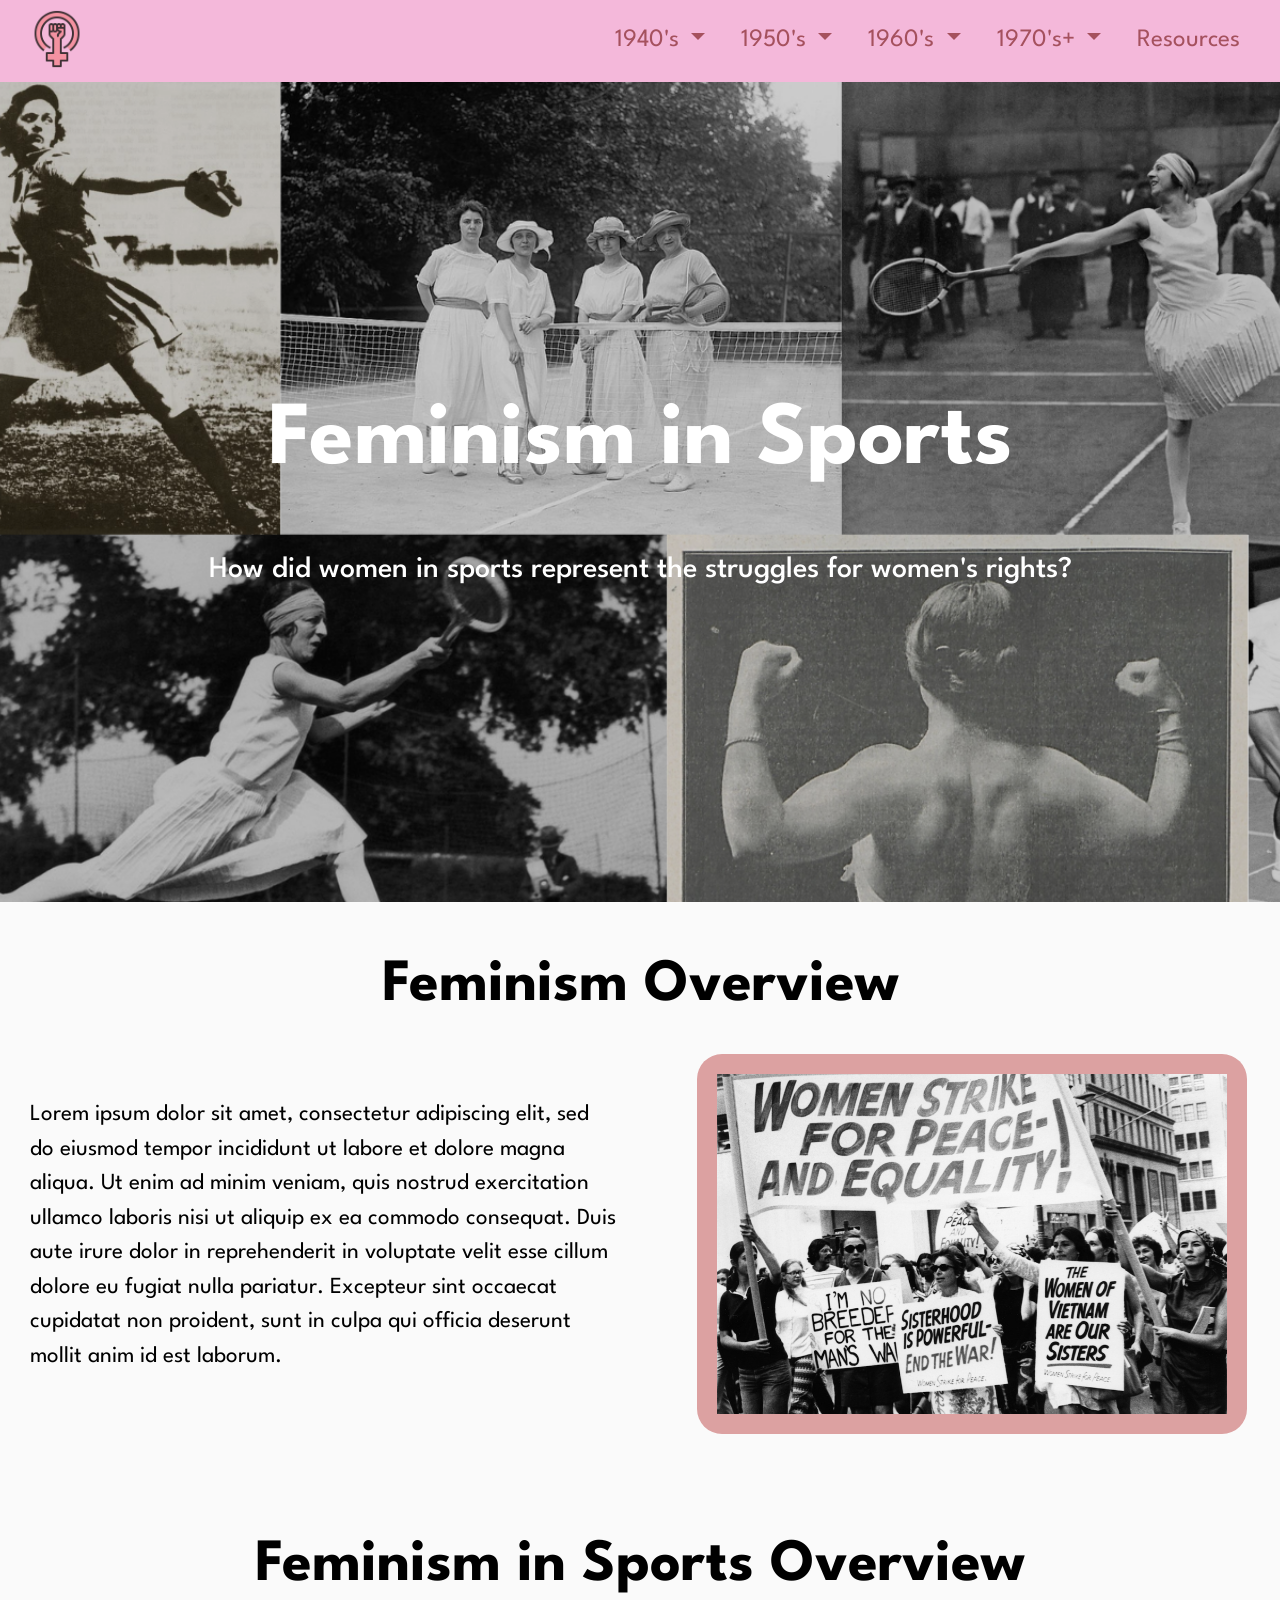
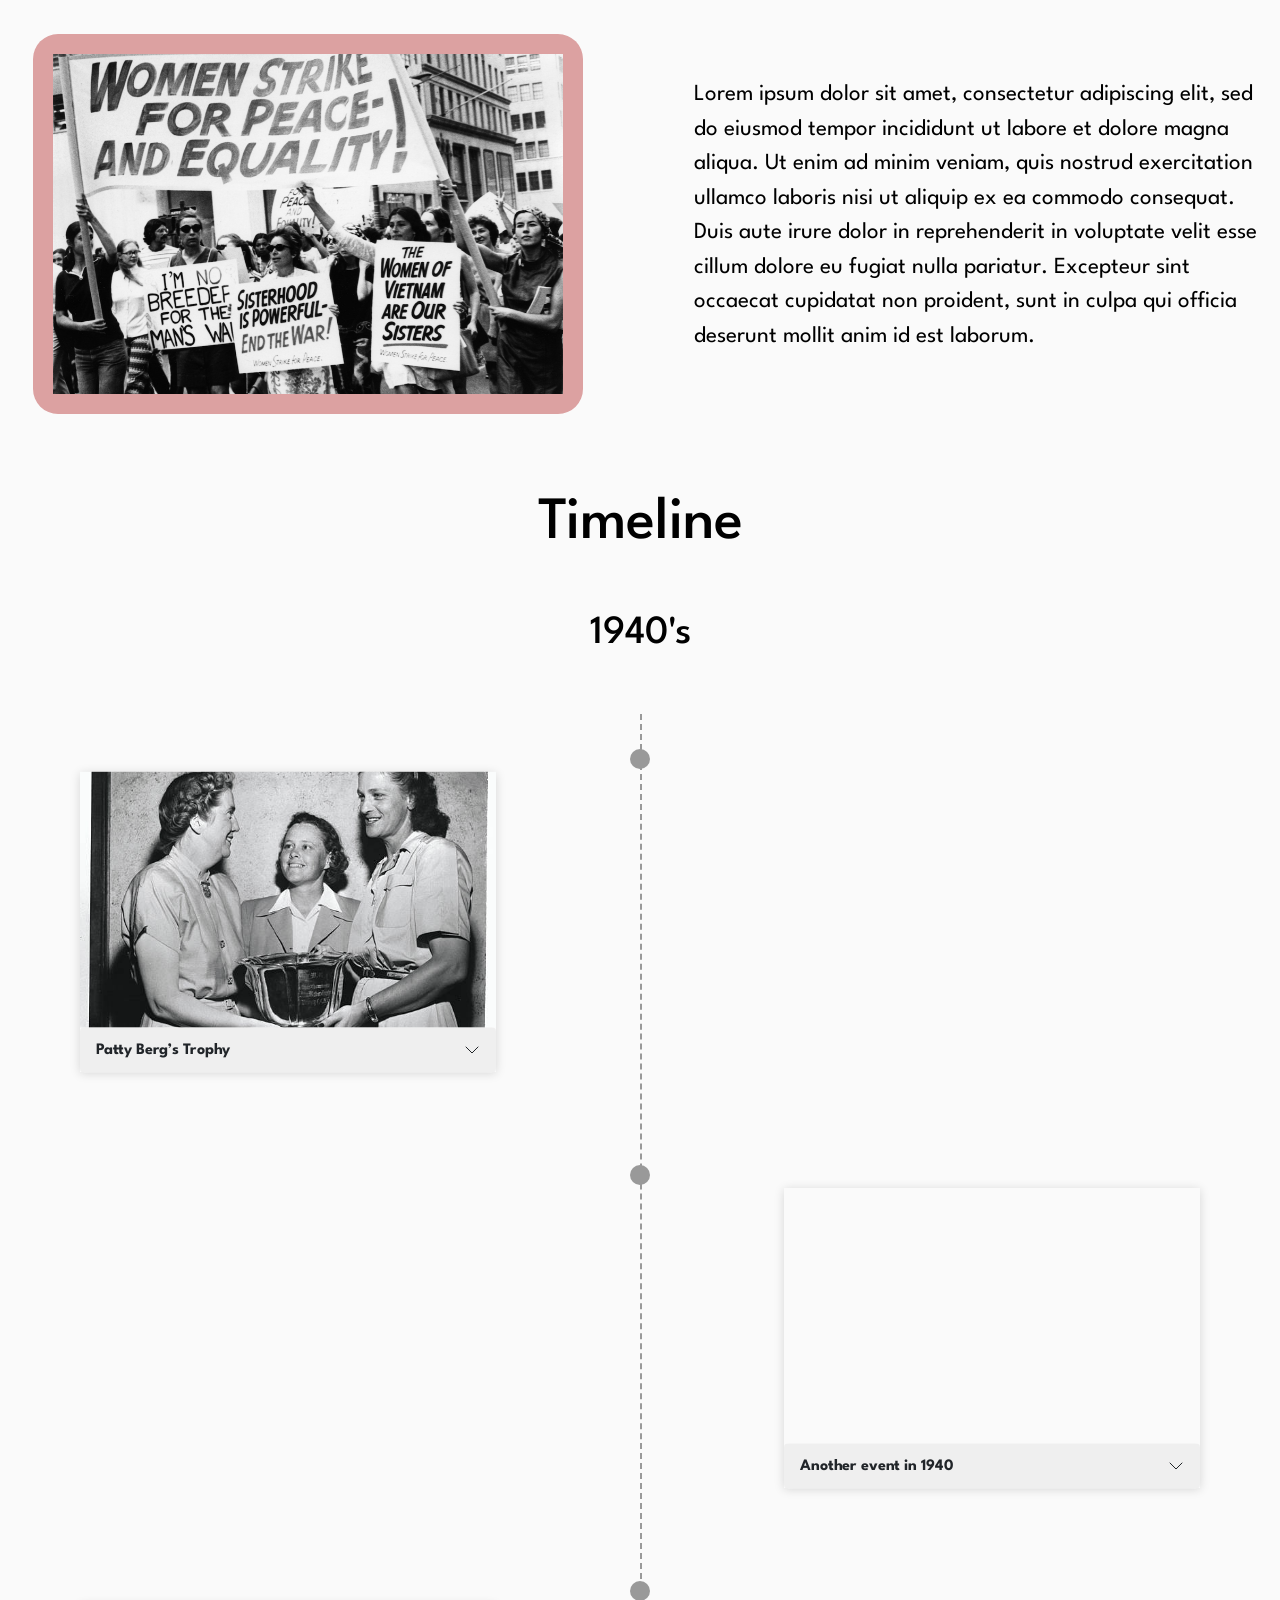
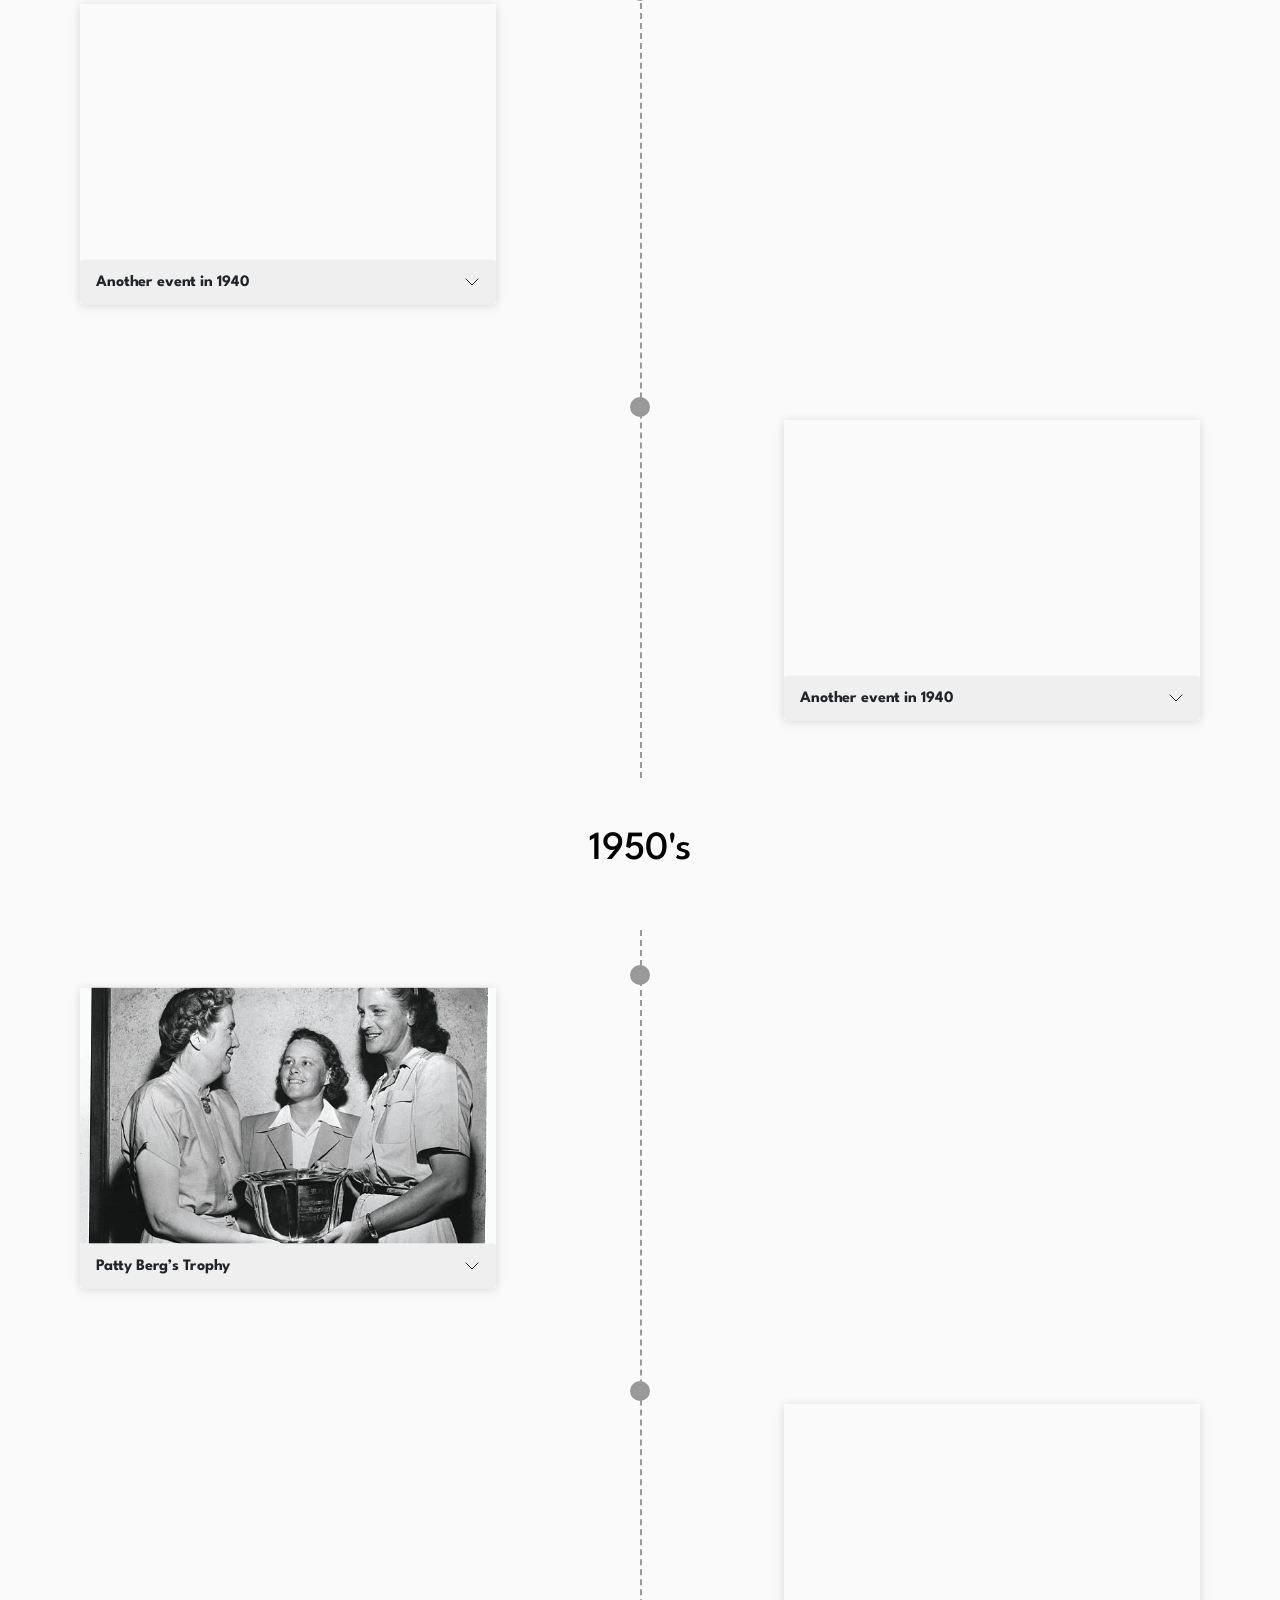
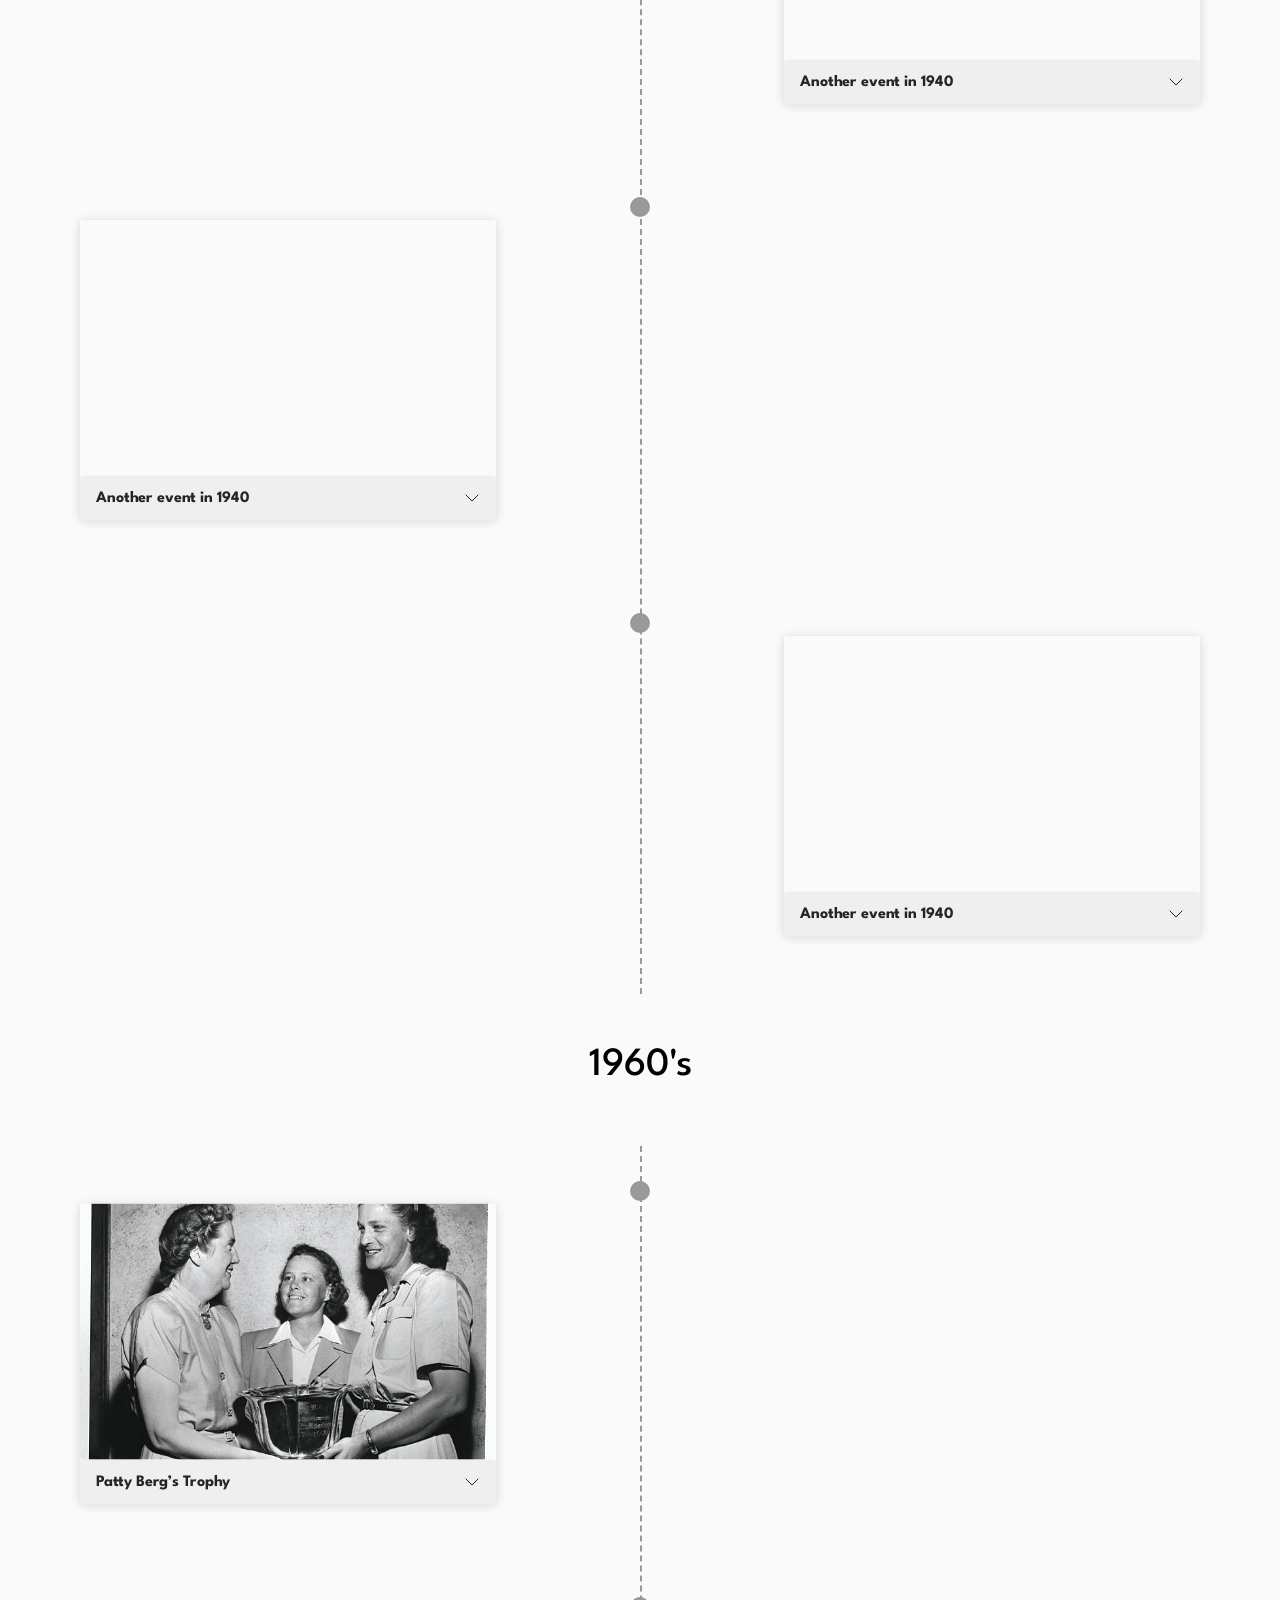
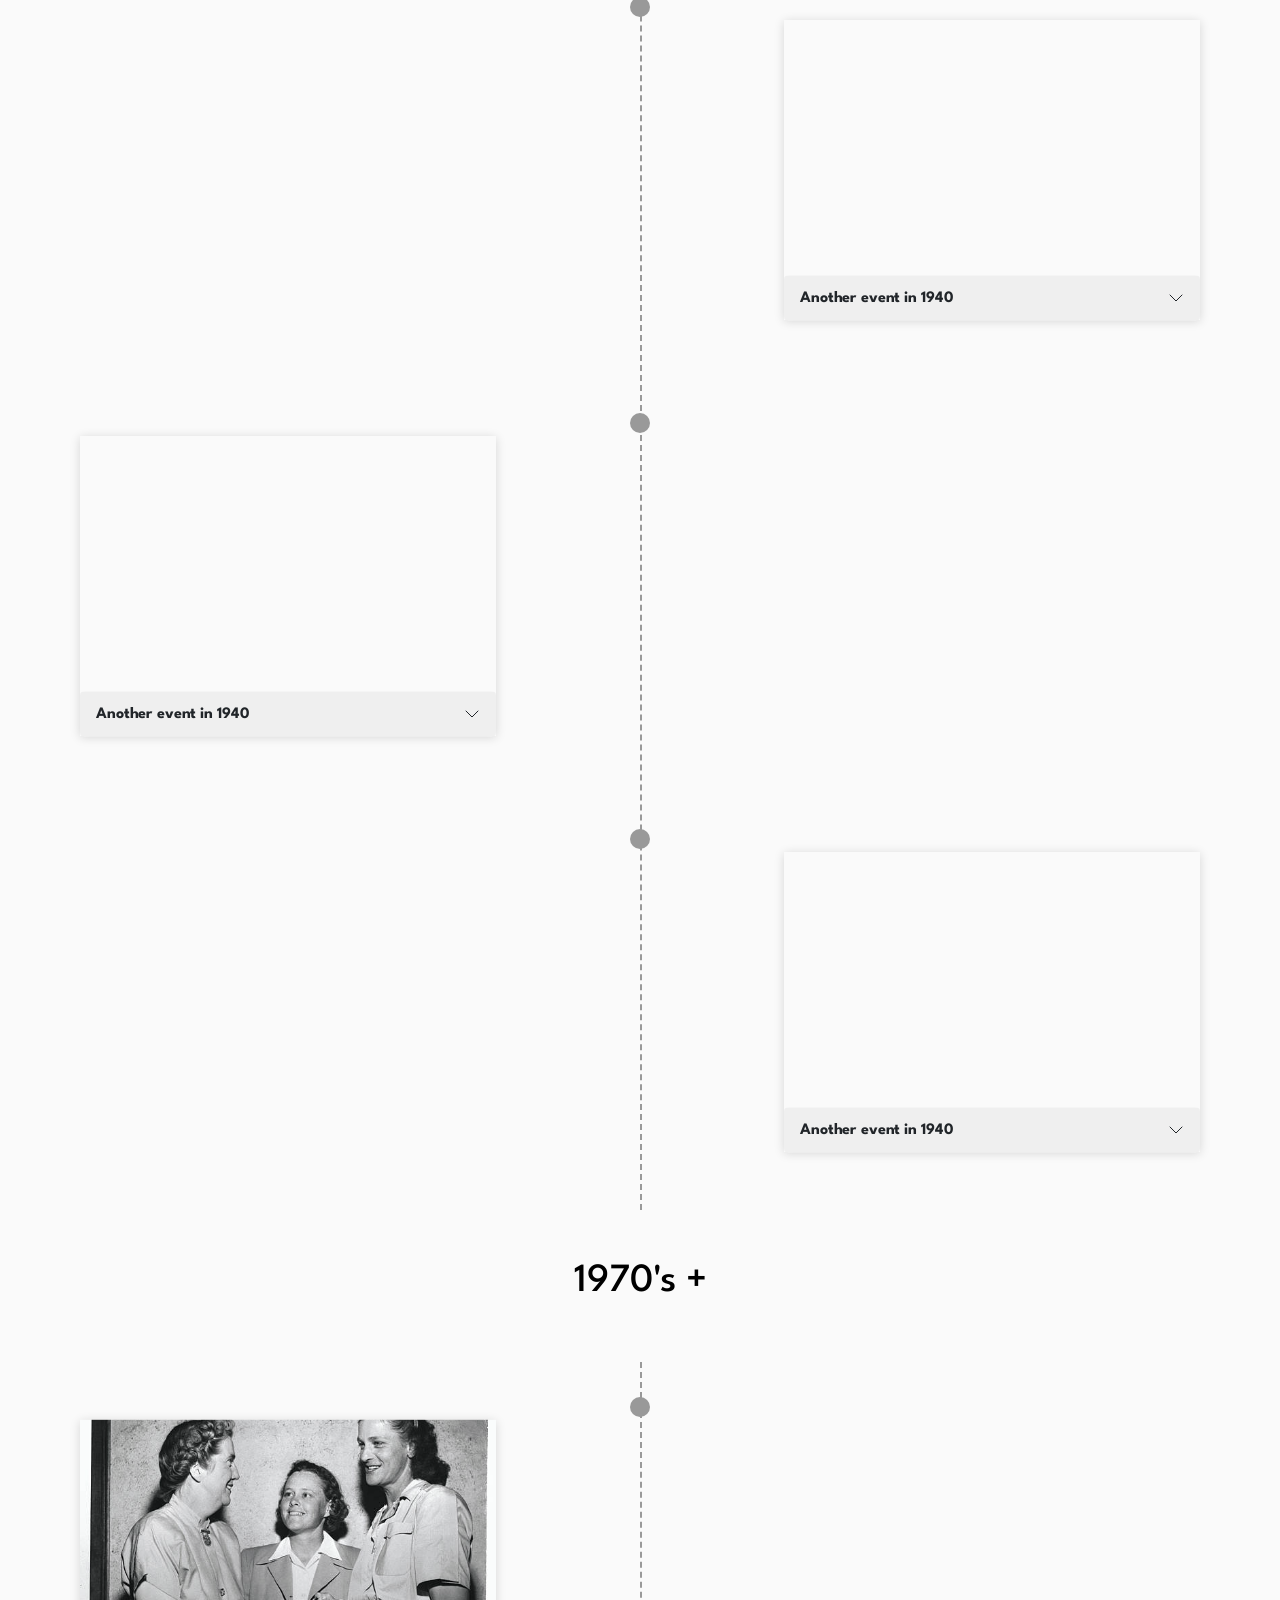
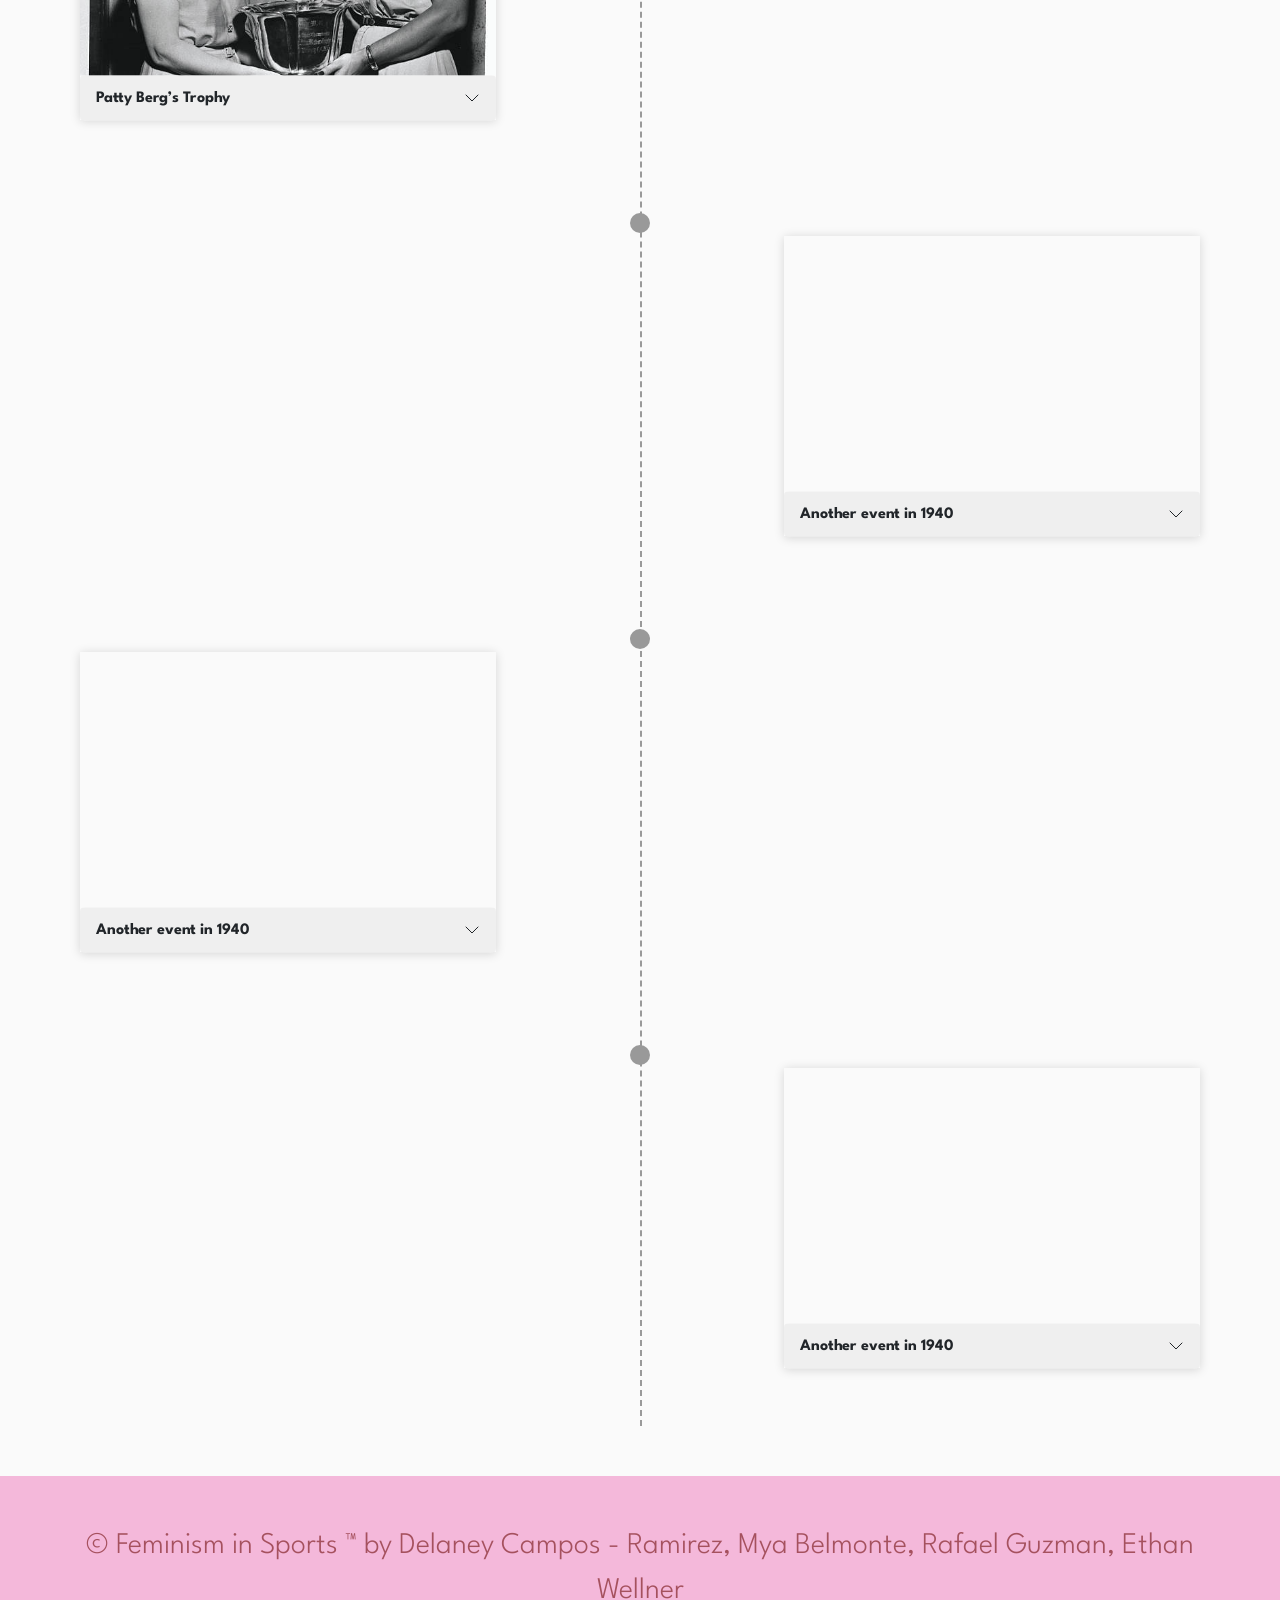
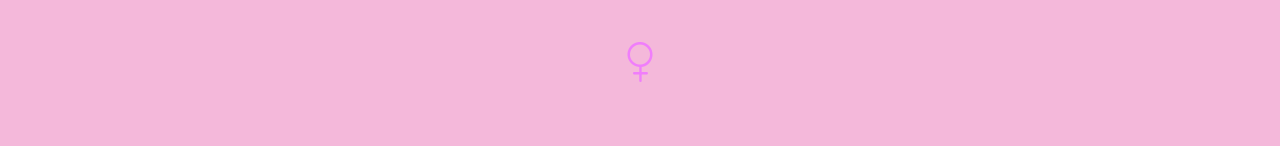
==== index.html @ 558c5557 "Timeline + navbar - Added timeline logic into index/homepage - Updated navbar to have hover feature " ====
<!DOCTYPE html>
<html lang="en">
<head>
    <meta charset="UTF-8">
    <meta name="viewport" content="width=device-width, initial-scale=1.0">
    <title>Feminism in Sports</title>
    <link href="https://cdn.jsdelivr.net/npm/bootstrap@5.3.8/dist/css/bootstrap.min.css"
               rel="stylesheet" integrity="sha384-sRIl4kxILFvY47J16cr9ZwB07vP4J8+LH7qKQnuqkuIAvNWLzeN8tE5YBujZqJLB"
               crossorigin="anonymous">

   <link rel="stylesheet" href="https://cdn.jsdelivr.net/npm/bootstrap-icons@1.13.1/font/bootstrap-icons.min.css">
   <link rel="stylesheet" href="styles.css">

   <script src="https://cdn.jsdelivr.net/npm/bootstrap@5.3.8/dist/js/bootstrap.bundle.min.js"
               integrity="sha384-FKyoEForCGlyvwx9Hj09JcYn3nv7wiPVlz7YYwJrWVcXK/BmnVDxM+D2scQbITxI" crossorigin="anonymous"></script>
</head>
<body>

    <!--Navbar-->
    <nav class="navbar navbar-expand-xl navbar-dark navbar-container nb-background-color">
        <!--xl = extra-large breakpoint, navbar-dark = light text-->
        <div class="container-fluid">
            <a href="index.html" class="navbar-brand">
                <img src="img/feminist.png" alt="Feminist Symbol" class="d-inline-block align-text-top nav-image">
            </a>
                
            <!--hamburger menu button-->
            <button class="navbar-toggler" type="button" data-bs-toggle="collapse" data-bs-target="#navmenu">
                <span class="navbar-toggler-icon"></span>
            </button>

            <!--collapsible navbar menu w/custom hover underline CSS animation-->
            <div class="collapse navbar-collapse" id="navmenu">
                <!--links to hamburger menu button-->
                <ul class="navbar-nav ms-auto text-center">

                    <li class="nav-item dropdown">
                        <a class="nav-link dropdown-toggle"
                        href="#"
                        id="yearsDropdown"
                        role="button"
                        data-bs-toggle="dropdown"
                        aria-expanded="false">
                            1940's
                        </a>

                        <ul class="dropdown-menu">
                            <li><a class="dropdown-item" href="1940s.html">Overview</a></li>
                            <li><a class="dropdown-item" href="1940s.html">Artifact 1</a></li>  <!--CHANGE LINK-->
                            <li><a class="dropdown-item" href="1940s.html">Artifact 2</a></li>  <!--CHANGE LINK-->
                        </ul>
                    </li>

                    <li class="nav-item dropdown">
                        <a class="nav-link dropdown-toggle"
                        href="#"
                        id="yearsDropdown"
                        role="button"
                        data-bs-toggle="dropdown"
                        aria-expanded="false">
                            1950's
                        </a>
                        <ul class="dropdown-menu">
                            <li><a class="dropdown-item" href="1950s.html">Overview</a></li>
                            <li><a class="dropdown-item" href="1950s.html">Artifact 1</a></li>  <!--CHANGE LINK-->
                            <li><a class="dropdown-item" href="1950s.html">Artifact 2</a></li>  <!--CHANGE LINK-->
                        </ul>
                    </li>

                    <li class="nav-item dropdown">
                        <a class="nav-link dropdown-toggle"
                        href="#"
                        id="yearsDropdown"
                        role="button"
                        data-bs-toggle="dropdown"
                        aria-expanded="false">
                            1960's
                        </a>

                        <ul class="dropdown-menu">
                            <li><a class="dropdown-item" href="1960s.html">Overview</a></li>
                            <li><a class="dropdown-item" href="1960s.html">Artifact 1</a></li>  <!--CHANGE LINK-->
                            <li><a class="dropdown-item" href="1960s.html">Artifact 2</a></li>  <!--CHANGE LINK-->
                        </ul>
                    </li>

                    <li class="nav-item dropdown">
                        <a class="nav-link dropdown-toggle"
                        href="#"
                        id="yearsDropdown"
                        role="button"
                        data-bs-toggle="dropdown"
                        aria-expanded="false">
                            1970's+
                        </a>

                        <ul class="dropdown-menu">
                            <li><a class="dropdown-item" href="1970s.html">Overview</a></li>
                            <li><a class="dropdown-item" href="1970s.html">Artifact 1</a></li>  <!--CHANGE LINK-->
                            <li><a class="dropdown-item" href="1970s.html">Artifact 2</a></li>  <!--CHANGE LINK-->
                        </ul>
                    </li>

                    <li class="nav-item">
                        <a href="resources.html" class="nav-link">Resources</a>
                    </li>

                </ul>
            </div>
        </div>
    </nav>

    <!--Content-->
    <section class="image-background">
        <div class="image-text text-center">
            <h1><b>Feminism in Sports</b></h1>
            <br><br>
            <h3>How did women in sports represent the struggles for women's rights?</h3>
        </div>
    </section>

    <section class="feminism-overview">
        <div class="text-center feminism-text">
            <br><br>
            <h1><b>Feminism Overview</b></h1>
        </div>
        <br>
        <div class="row align-items-center gx-5">
            <div class="col-md-6">
                <div class="overview-text">
                    <p>Lorem ipsum dolor sit amet, consectetur adipiscing elit, sed do eiusmod tempor 
                        incididunt ut labore et dolore magna aliqua. Ut enim ad minim veniam, quis nostrud 
                        exercitation ullamco laboris nisi ut aliquip ex ea commodo consequat. Duis aute irure 
                        dolor in reprehenderit in voluptate velit esse cillum dolore eu fugiat nulla pariatur. 
                        Excepteur sint occaecat cupidatat non proident, sunt in culpa qui officia deserunt mollit 
                        anim id est laborum.
                    </p>
                </div>
            </div>

            <div class="col-md-6">
                <div class="background">
                    <img src="img/feminism.png" alt="Feminism Protest" class="image-size">
                </div>
            </div>
        </div>
    </section>

    <br><br>

    <section class="feminism-sports">
        <div class="text-center feminism-text">
            <br><br>
            <h1><b>Feminism in Sports Overview</b></h1>
        </div>
        <br>
        <div class="row align-items-center gx-5">
            <div class="col-md-6">
                <div class="background">
                    <img src="img/feminism.png" alt="Feminism Protest" class="image-size">
                </div>
            </div>

            <div class="col-md-6">
                <div class="overview-text-sports">
                    <p>Lorem ipsum dolor sit amet, consectetur adipiscing elit, sed do eiusmod tempor 
                        incididunt ut labore et dolore magna aliqua. Ut enim ad minim veniam, quis nostrud 
                        exercitation ullamco laboris nisi ut aliquip ex ea commodo consequat. Duis aute irure 
                        dolor in reprehenderit in voluptate velit esse cillum dolore eu fugiat nulla pariatur. 
                        Excepteur sint occaecat cupidatat non proident, sunt in culpa qui officia deserunt mollit 
                        anim id est laborum.
                    </p>
                </div>
            </div>
        </div>
    </section>
    <br>

    <section class="timeline-section">

        <h1 class="timeline-title">Timeline</h1>

        <!--1940's TIMELINE-->
        <h1 class="text-center spacing">1940's</h3>
        <br><br>
        <div class="main-timeline">
            <!-- Event 1 -->
            <div class="timeline-item left">
                <div class="timeline-card">
                    <div class="timeline-image" style="background-image:url('img/1940/PattyBerg’sTrophy.png');"></div>
                    <div class="accordion" id="timeline1">
                        <div class="accordion-item">
                            <h2 class="accordion-header">
                                <button class="accordion-button collapsed" 
                                        type="button"
                                        data-bs-toggle="collapse"
                                        data-bs-target="#year1940">
                                    Patty Berg’s Trophy
                                </button>
                            </h2>

                            <div id="year1940" class="accordion-collapse collapse">
                                <div class="accordion-body">
                                    Brief description
                                </div>
                            </div>
                        </div>
                    </div>

                </div>
            </div>

            <!-- Event 2 -->
            <div class="timeline-item right">
                <div class="timeline-card">
                    <div class="timeline-image" style="background-image:url('img/1950s.jpg');"></div>

                    <div class="accordion" id="timeline2">
                        <div class="accordion-item">
                            <h2 class="accordion-header">
                                <button class="accordion-button collapsed"
                                        type="button"
                                        data-bs-toggle="collapse"
                                        data-bs-target="#year1950">
                                    Another event in 1940
                                </button>
                            </h2>

                            <div id="year1950" class="accordion-collapse collapse">
                                <div class="accordion-body">
                                    Description of the 1950s event goes here.
                                </div>
                            </div>
                        </div>
                    </div>

                </div>
            </div>

            <!-- Event 3 -->
            <div class="timeline-item left">
                <div class="timeline-card">
                    <div class="timeline-image" style="background-image:url('img/1960s.jpg');"></div>

                    <div class="accordion" id="timeline3">
                        <div class="accordion-item">
                            <h2 class="accordion-header">
                                <button class="accordion-button collapsed"
                                        type="button"
                                        data-bs-toggle="collapse"
                                        data-bs-target="#year1960">
                                    Another event in 1940
                                </button>
                            </h2>

                            <div id="year1960" class="accordion-collapse collapse">
                                <div class="accordion-body">
                                    Description of the 1960s event goes here.
                                </div>
                            </div>
                        </div>
                    </div>

                </div>
            </div>

            <!-- Event 4 -->
            <div class="timeline-item right">
                <div class="timeline-card">
                    <div class="timeline-image" style="background-image:url('img/1970s.jpg');"></div>

                    <div class="accordion" id="timeline4">
                        <div class="accordion-item">
                            <h2 class="accordion-header">
                                <button class="accordion-button collapsed"
                                        type="button"
                                        data-bs-toggle="collapse"
                                        data-bs-target="#year1970">
                                    Another event in 1940
                                </button>
                            </h2>

                            <div id="year1970" class="accordion-collapse collapse">
                                <div class="accordion-body">
                                    Description of the 1970s+ event goes here.
                                </div>
                            </div>
                        </div>
                    </div>

                </div>
            </div>

        </div>

        <!--1950's TIMELINE-->
        <br><br>
        <h1 class="text-center spacing">1950's</h3>
        <br><br>
        <div class="main-timeline">
            <!-- Event 1 -->
            <div class="timeline-item left">
                <div class="timeline-card">
                    <div class="timeline-image" style="background-image:url('img/1940/PattyBerg’sTrophy.png');"></div>
                    <div class="accordion" id="timeline1">
                        <div class="accordion-item">
                            <h2 class="accordion-header">
                                <button class="accordion-button collapsed" 
                                        type="button"
                                        data-bs-toggle="collapse"
                                        data-bs-target="#year1940">
                                    Patty Berg’s Trophy
                                </button>
                            </h2>

                            <div id="year1940" class="accordion-collapse collapse">
                                <div class="accordion-body">
                                    Brief description
                                </div>
                            </div>
                        </div>
                    </div>

                </div>
            </div>

            <!-- Event 2 -->
            <div class="timeline-item right">
                <div class="timeline-card">
                    <div class="timeline-image" style="background-image:url('img/1950s.jpg');"></div>

                    <div class="accordion" id="timeline2">
                        <div class="accordion-item">
                            <h2 class="accordion-header">
                                <button class="accordion-button collapsed"
                                        type="button"
                                        data-bs-toggle="collapse"
                                        data-bs-target="#year1950">
                                    Another event in 1940
                                </button>
                            </h2>

                            <div id="year1950" class="accordion-collapse collapse">
                                <div class="accordion-body">
                                    Description of the 1950s event goes here.
                                </div>
                            </div>
                        </div>
                    </div>

                </div>
            </div>

            <!-- Event 3 -->
            <div class="timeline-item left">
                <div class="timeline-card">
                    <div class="timeline-image" style="background-image:url('img/1960s.jpg');"></div>

                    <div class="accordion" id="timeline3">
                        <div class="accordion-item">
                            <h2 class="accordion-header">
                                <button class="accordion-button collapsed"
                                        type="button"
                                        data-bs-toggle="collapse"
                                        data-bs-target="#year1960">
                                    Another event in 1940
                                </button>
                            </h2>

                            <div id="year1960" class="accordion-collapse collapse">
                                <div class="accordion-body">
                                    Description of the 1960s event goes here.
                                </div>
                            </div>
                        </div>
                    </div>

                </div>
            </div>

            <!-- Event 4 -->
            <div class="timeline-item right">
                <div class="timeline-card">
                    <div class="timeline-image" style="background-image:url('img/1970s.jpg');"></div>

                    <div class="accordion" id="timeline4">
                        <div class="accordion-item">
                            <h2 class="accordion-header">
                                <button class="accordion-button collapsed"
                                        type="button"
                                        data-bs-toggle="collapse"
                                        data-bs-target="#year1970">
                                    Another event in 1940
                                </button>
                            </h2>

                            <div id="year1970" class="accordion-collapse collapse">
                                <div class="accordion-body">
                                    Description of the 1970s+ event goes here.
                                </div>
                            </div>
                        </div>
                    </div>

                </div>
            </div>

        </div>

        <!--1960's TIMELINE-->
        <br><br>
        <h1 class="text-center spacing">1960's</h3>
        <br><br>
        <div class="main-timeline">
            <!-- Event 1 -->
            <div class="timeline-item left">
                <div class="timeline-card">
                    <div class="timeline-image" style="background-image:url('img/1940/PattyBerg’sTrophy.png');"></div>
                    <div class="accordion" id="timeline1">
                        <div class="accordion-item">
                            <h2 class="accordion-header">
                                <button class="accordion-button collapsed" 
                                        type="button"
                                        data-bs-toggle="collapse"
                                        data-bs-target="#year1940">
                                    Patty Berg’s Trophy
                                </button>
                            </h2>

                            <div id="year1940" class="accordion-collapse collapse">
                                <div class="accordion-body">
                                    Brief description
                                </div>
                            </div>
                        </div>
                    </div>

                </div>
            </div>

            <!-- Event 2 -->
            <div class="timeline-item right">
                <div class="timeline-card">
                    <div class="timeline-image" style="background-image:url('img/1950s.jpg');"></div>

                    <div class="accordion" id="timeline2">
                        <div class="accordion-item">
                            <h2 class="accordion-header">
                                <button class="accordion-button collapsed"
                                        type="button"
                                        data-bs-toggle="collapse"
                                        data-bs-target="#year1950">
                                    Another event in 1940
                                </button>
                            </h2>

                            <div id="year1950" class="accordion-collapse collapse">
                                <div class="accordion-body">
                                    Description of the 1950s event goes here.
                                </div>
                            </div>
                        </div>
                    </div>

                </div>
            </div>

            <!-- Event 3 -->
            <div class="timeline-item left">
                <div class="timeline-card">
                    <div class="timeline-image" style="background-image:url('img/1960s.jpg');"></div>

                    <div class="accordion" id="timeline3">
                        <div class="accordion-item">
                            <h2 class="accordion-header">
                                <button class="accordion-button collapsed"
                                        type="button"
                                        data-bs-toggle="collapse"
                                        data-bs-target="#year1960">
                                    Another event in 1940
                                </button>
                            </h2>

                            <div id="year1960" class="accordion-collapse collapse">
                                <div class="accordion-body">
                                    Description of the 1960s event goes here.
                                </div>
                            </div>
                        </div>
                    </div>

                </div>
            </div>

            <!-- Event 4 -->
            <div class="timeline-item right">
                <div class="timeline-card">
                    <div class="timeline-image" style="background-image:url('img/1970s.jpg');"></div>

                    <div class="accordion" id="timeline4">
                        <div class="accordion-item">
                            <h2 class="accordion-header">
                                <button class="accordion-button collapsed"
                                        type="button"
                                        data-bs-toggle="collapse"
                                        data-bs-target="#year1970">
                                    Another event in 1940
                                </button>
                            </h2>

                            <div id="year1970" class="accordion-collapse collapse">
                                <div class="accordion-body">
                                    Description of the 1970s+ event goes here.
                                </div>
                            </div>
                        </div>
                    </div>

                </div>
            </div>
        </div>

        <!--1970's TIMELINE-->
        <br><br>
        <h1 class="text-center spacing">1970's +</h3>
        <br><br>
        <div class="main-timeline">
            <!-- Event 1 -->
            <div class="timeline-item left">
                <div class="timeline-card">
                    <div class="timeline-image" style="background-image:url('img/1940/PattyBerg’sTrophy.png');"></div>
                    <div class="accordion" id="timeline1">
                        <div class="accordion-item">
                            <h2 class="accordion-header">
                                <button class="accordion-button collapsed" 
                                        type="button"
                                        data-bs-toggle="collapse"
                                        data-bs-target="#year1940">
                                    Patty Berg’s Trophy
                                </button>
                            </h2>

                            <div id="year1940" class="accordion-collapse collapse">
                                <div class="accordion-body">
                                    Brief description
                                </div>
                            </div>
                        </div>
                    </div>

                </div>
            </div>

            <!-- Event 2 -->
            <div class="timeline-item right">
                <div class="timeline-card">
                    <div class="timeline-image" style="background-image:url('img/1950s.jpg');"></div>

                    <div class="accordion" id="timeline2">
                        <div class="accordion-item">
                            <h2 class="accordion-header">
                                <button class="accordion-button collapsed"
                                        type="button"
                                        data-bs-toggle="collapse"
                                        data-bs-target="#year1950">
                                    Another event in 1940
                                </button>
                            </h2>

                            <div id="year1950" class="accordion-collapse collapse">
                                <div class="accordion-body">
                                    Description of the 1950s event goes here.
                                </div>
                            </div>
                        </div>
                    </div>

                </div>
            </div>

            <!-- Event 3 -->
            <div class="timeline-item left">
                <div class="timeline-card">
                    <div class="timeline-image" style="background-image:url('img/1960s.jpg');"></div>

                    <div class="accordion" id="timeline3">
                        <div class="accordion-item">
                            <h2 class="accordion-header">
                                <button class="accordion-button collapsed"
                                        type="button"
                                        data-bs-toggle="collapse"
                                        data-bs-target="#year1960">
                                    Another event in 1940
                                </button>
                            </h2>

                            <div id="year1960" class="accordion-collapse collapse">
                                <div class="accordion-body">
                                    Description of the 1960s event goes here.
                                </div>
                            </div>
                        </div>
                    </div>

                </div>
            </div>

            <!-- Event 4 -->
            <div class="timeline-item right">
                <div class="timeline-card">
                    <div class="timeline-image" style="background-image:url('img/1970s.jpg');"></div>

                    <div class="accordion" id="timeline4">
                        <div class="accordion-item">
                            <h2 class="accordion-header">
                                <button class="accordion-button collapsed"
                                        type="button"
                                        data-bs-toggle="collapse"
                                        data-bs-target="#year1970">
                                    Another event in 1940
                                </button>
                            </h2>

                            <div id="year1970" class="accordion-collapse collapse">
                                <div class="accordion-body">
                                    Description of the 1970s+ event goes here.
                                </div>
                            </div>
                        </div>
                    </div>

                </div>
            </div>

        </div>
    </section>

    <!--FOOTER-->
    <footer class="p-5 footer text-light text-center">
        <div class="container d-flex justify-content-center align-items-center gap-3 flex-wrap">
            <p class="lead m-0 text-center">
                &copy; Feminism in Sports &trade; by Delaney Campos - Ramirez, Mya Belmonte, Rafael Guzman, Ethan Wellner
            </p>
            <a href="#" class="mt-2">
                <i class="bi bi-gender-female footer-icon"></i>
            </a>
        </div>
    </footer>
</body>
</html>
---- styles.css ----
/*----------Fonts----------*/
@import url('https://fonts.googleapis.com/css2?family=League+Spartan:wght@100..900&display=swap');

/*----------Set Up----------*/
body{
    background-color: #fafafa;
    color: black;
    margin: 0;
    font-family: 'League Spartan', sans-serif;
    /* text-align: center; */
}

p {
    font-size: 23px;
}

.space{
    margin-top: 10px;
}
/*----------Navbar----------*/
/*navbar*/
.navbar-container{
    /* position: sticky !important; */
    top: 0;
    z-index: 1000; 
}

/*navbar background color*/
.nb-background-color{   
    background-color: #f4b8da;
    z-index: 1000; /* Ensure navbar stays on top */
    top: 0;
    /* position: sticky !important; */
}

/*links in navbar*/
.nav-list-item a{
    color: #ffffff !important;
    font-size: 22px;
}

/*hovering animation*/
.hover-underline-animation {
    display: inline-block;
    position: relative;
  }
  
.hover-underline-animation:after {
    content: '';
    position: absolute;
    width: 100%;
    transform: scaleX(0);
    height: 2px;
    bottom: 0;
    left: 0;
    background-color: #ffffff;
    transition: transform 0.35s ease-out;
}

/*Scrolled*/
.nb-background-color.scrolled .hover-underline-animation:after {
    background-color: #ffffff;
}

.hover-underline-animation:hover:after {
    transform: scaleX(1);
}

.nb-background-color.scrolled .hover-underline-animation:hover:after {
    transform: scaleX(1);
}

/*logo*/
.nav-image{
    height: 60px;
    width: auto;
    margin-top: -10px; /* Moves the image 20px up */
    padding-left: 15px;
}

/*navbar items*/
.nav-item a{
    font-family: "League Spartan", sans-serif;
    font-size: 25px;
    margin-right: 20px;
    color: #a5515e;
}

.nav-item:hover a{
    font-family: "League Spartan", sans-serif;
    font-size: 25px;
    margin-right: 20px;
    color: #a5515e;
}

.nb-background-color.scrolled .nav-item a{
    font-family: "League Spartan", sans-serif;
    font-size: 25px;
    margin-right: 20px;
    color: white;
}

/*navbar menu button*/
.nav-item button{
    font-family: "League Spartan", sans-serif;
    font-size: 25px;
}

/*hamburger*/
button.navbar-toggler {
    background-color: #f4b8da
}

/* Desktop only */
@media (min-width: 1200px) {

    .dropdown:hover .dropdown-menu {
        display: block;
        opacity: 1;
        visibility: visible;
        transform: translateY(0);
    }

    .dropdown-menu {
        display: block;
        opacity: 0;
        visibility: hidden;
        transform: translateY(-10px);

        transition:
            opacity 0.3s ease,
            transform 0.3s ease,
            visibility 0.3s ease;
    }

    .dropdown-toggle::after {
        transition: transform 0.3s ease;
    }

    .dropdown:hover .dropdown-toggle::after {
        transform: rotate(180deg);
    }
}

/*----------Footer----------*/
.footer{
    background-color: #f4b8da;   
}

.footer p{
    color: #a5515e;
    font-size: 30px;
}

/*button leading to top of page*/
.footer-icon{
    font-size: 40px;
    color: #f07efb;
}

.footer-icon:hover{
    color: #bc60c4;
    transform: scale(1.15);
    transition: 0.2;
}

/*----------Home Page----------*/
.image-background{
    height: calc(100vh - 80px);
    background-image: url("img/background.png");
    background-size: cover;
    background-position: center;
    background-repeat: no-repeat;

    display: flex;
    justify-content: center; /* Centers horizontally */
    align-items: center;     /* Centers vertically */
}

.image-text{
    color: white;
    text-align: center;
}

.image-text h1{
    font-size: 90px;
}

.image-text h3{
    font-size: 30px;
}

.feminism-text h1{
    font-size: 60px;
}

.background{
    /* width: 700px;
    min-height: 420px; */
    width: 100%;
    max-width: 550px;
    min-height: 350px;
    
    background: #dca1a1;
    border-radius: 25px;
    margin: auto;

    display: flex;
    justify-content: center;
    align-items: center;
    padding: 20px;
}

.image-size{
    object-fit: cover;
    object-position: top center;
    height: 100%;
    width: 100%;
}

.overview-text{
    padding-left: 30px;
}

.overview-text-sports{
    padding-left: 30px;
    padding-right: 20px;
}

/* ---------------- Timeline Section ---------------- */

.timeline-section{
    padding: 50px 20px;
}

.timeline-title{
    text-align: center;
    font-size: 60px;
    margin-bottom: 50px;
}

/* ---------------- Main Timeline ---------------- */

.main-timeline{
    position: relative;
    max-width: 1200px;
    margin: auto;
}

/* Center line */

.main-timeline::after{
    content: "";
    position: absolute;
    top: 0;
    bottom: 0;
    left: 50%;
    border-left: 2px dashed #999;
}

/* ---------------- Timeline Item ---------------- */

.timeline-item{
    position: relative;
    width: 50%;
    padding: 20px 40px;
}

.left{
    left: 0;
}

.right{
    left: 50%;
}

/* Circle */

.timeline-item::after{
    content: "";
    position: absolute;
    top: 35px;
    width: 20px;
    height: 20px;
    background: #999;
    border-radius: 50%;
    z-index: 2;
}

.left::after{
    right: -10px;
}

.right::after{
    left: -10px;
}

/* ---------------- Card ---------------- */

.timeline-card{
    overflow: hidden;
    box-shadow: 0 2px 12px rgba(0,0,0,.15);

    opacity: 0;
    scale: .8;

    animation: fadeIn linear forwards;
    animation-timeline: view();
    animation-range: entry 100px cover 40%;
}

.left .timeline-card{
    transform-origin: left;
}

.right .timeline-card{
    transform-origin: right;
}

@keyframes fadeIn{
    to{
        opacity: 1;
        scale: 1;
    }
}

/* ---------------- Image ---------------- */

.timeline-image{
    height: 320px;
    background-position: center;
    background-size: cover;
    filter: saturate(40%);
    transition: .4s;
}

.timeline-card:hover .timeline-image{
    filter: saturate(100%);
    transform: scale(1.08);
}

/* ---------------- Accordion ---------------- */

.accordion-item{
    border: none;
}

.accordion-button{
    background: #efefef;
    font-size: 20px;
    font-weight: bold;
}

.accordion-button:not(.collapsed){
    background: #f4b8da;
    color: white;
}

.accordion-button:focus{
    box-shadow: none;
}

/* ---------------- Mobile ---------------- */

@media (max-width: 768px){

    .main-timeline::after{
        left: 20px;
    }

    .timeline-item{
        width: 100%;
        padding-left: 50px;
        padding-right: 20px;
    }

    .right{
        left: 0;
    }

    .left::after,
    .right::after{
        left: 10px;
    }
}
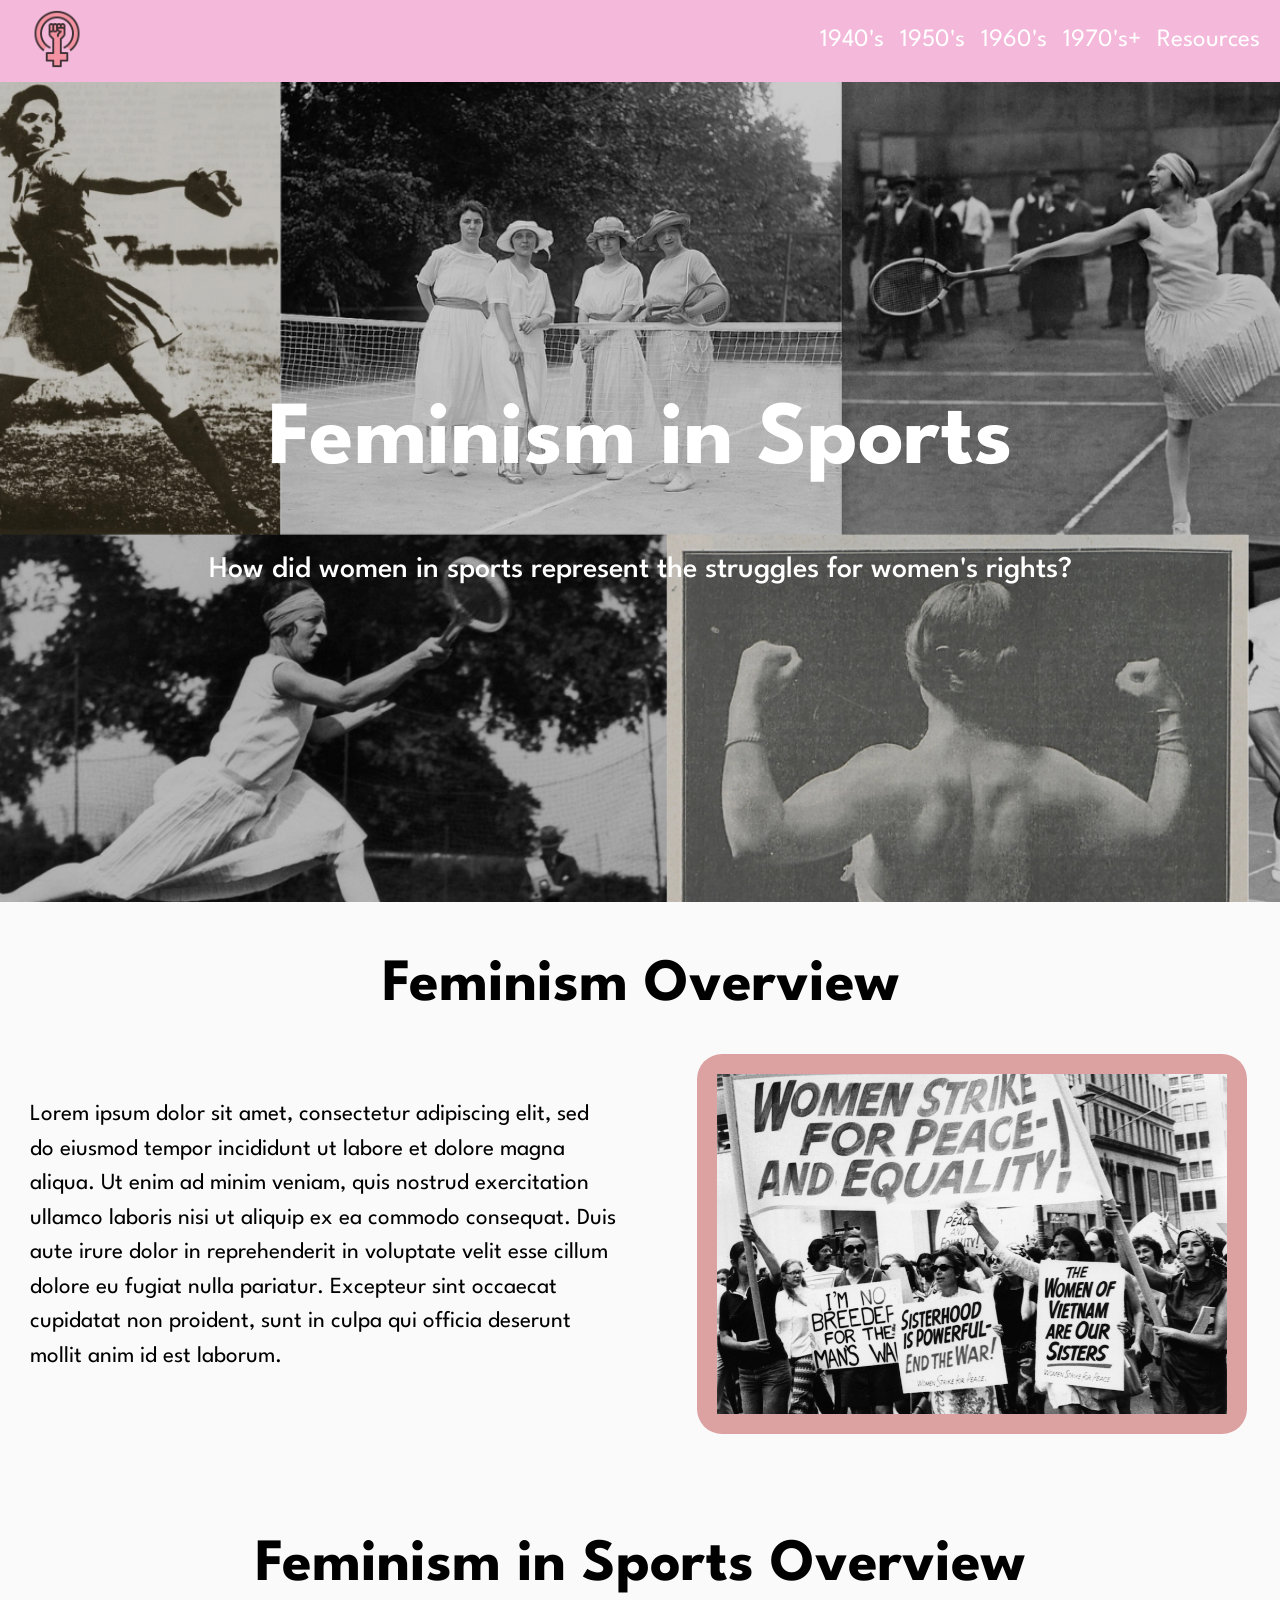
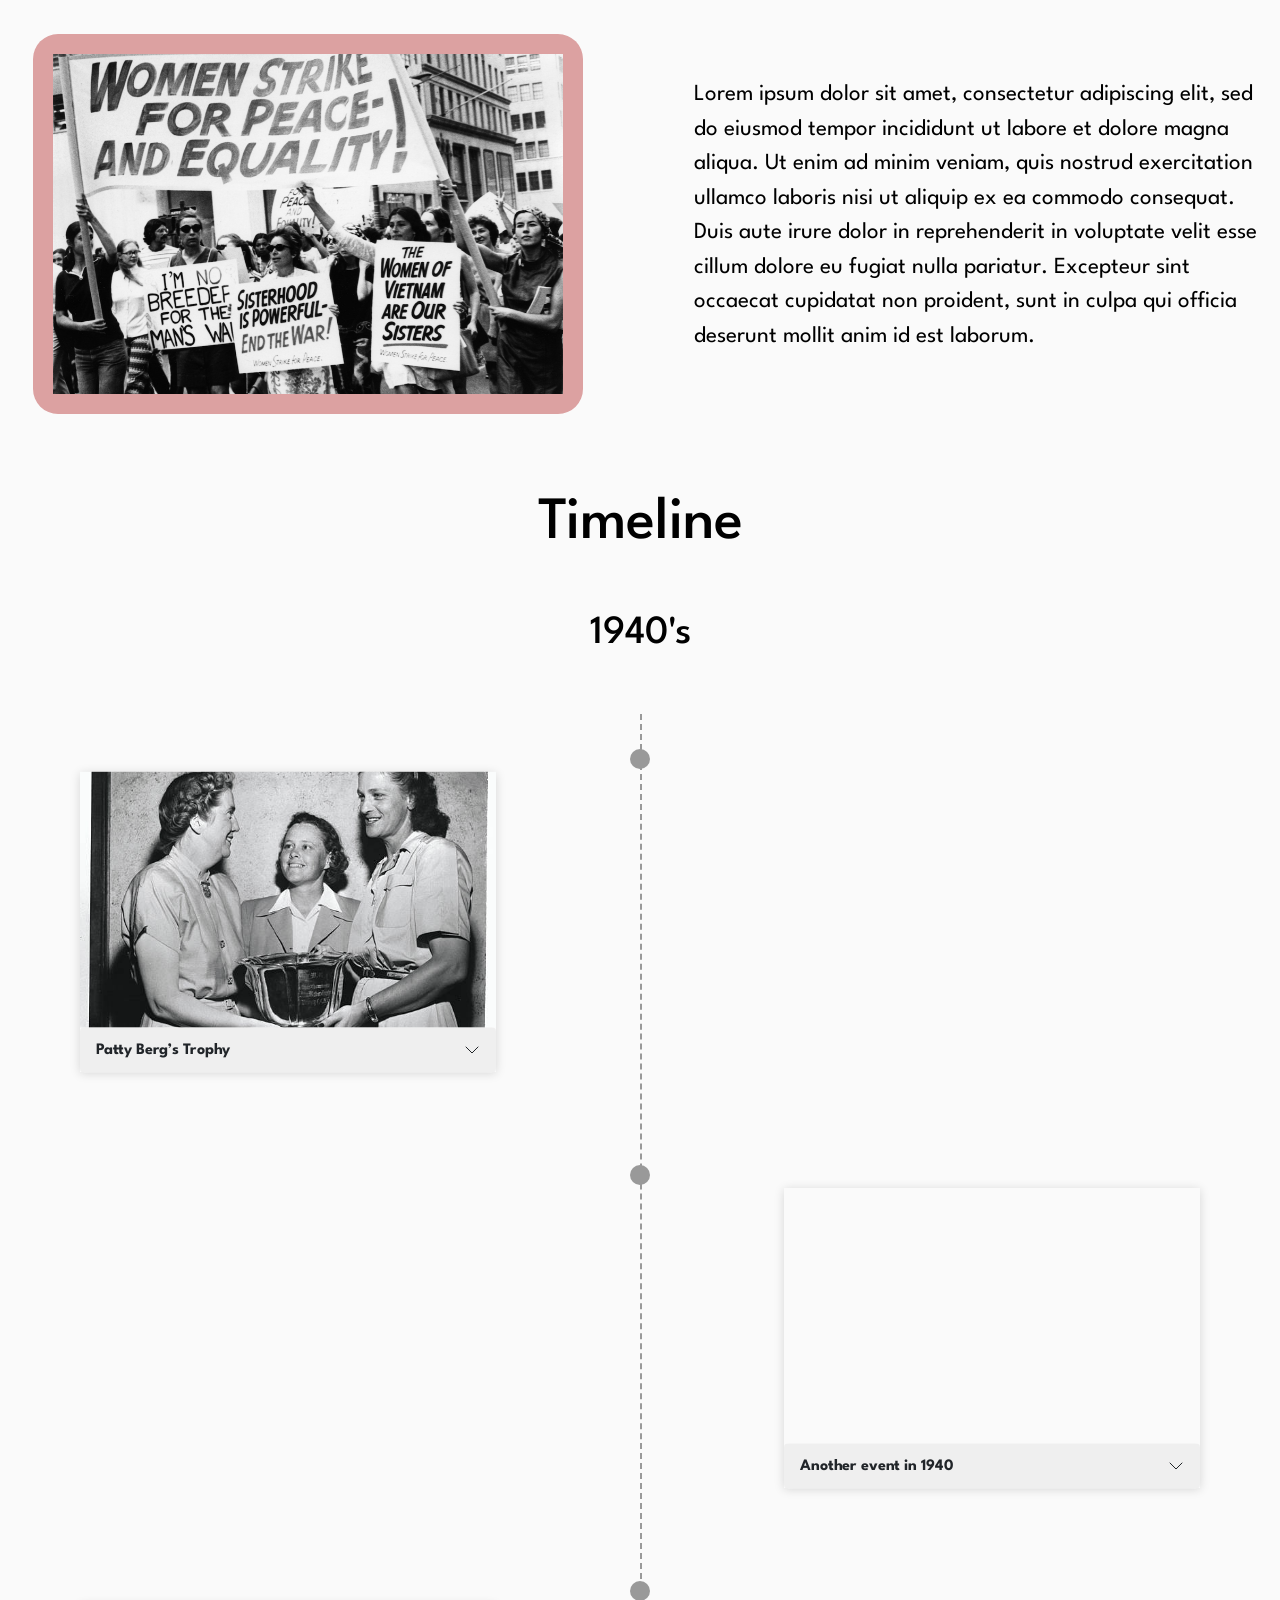
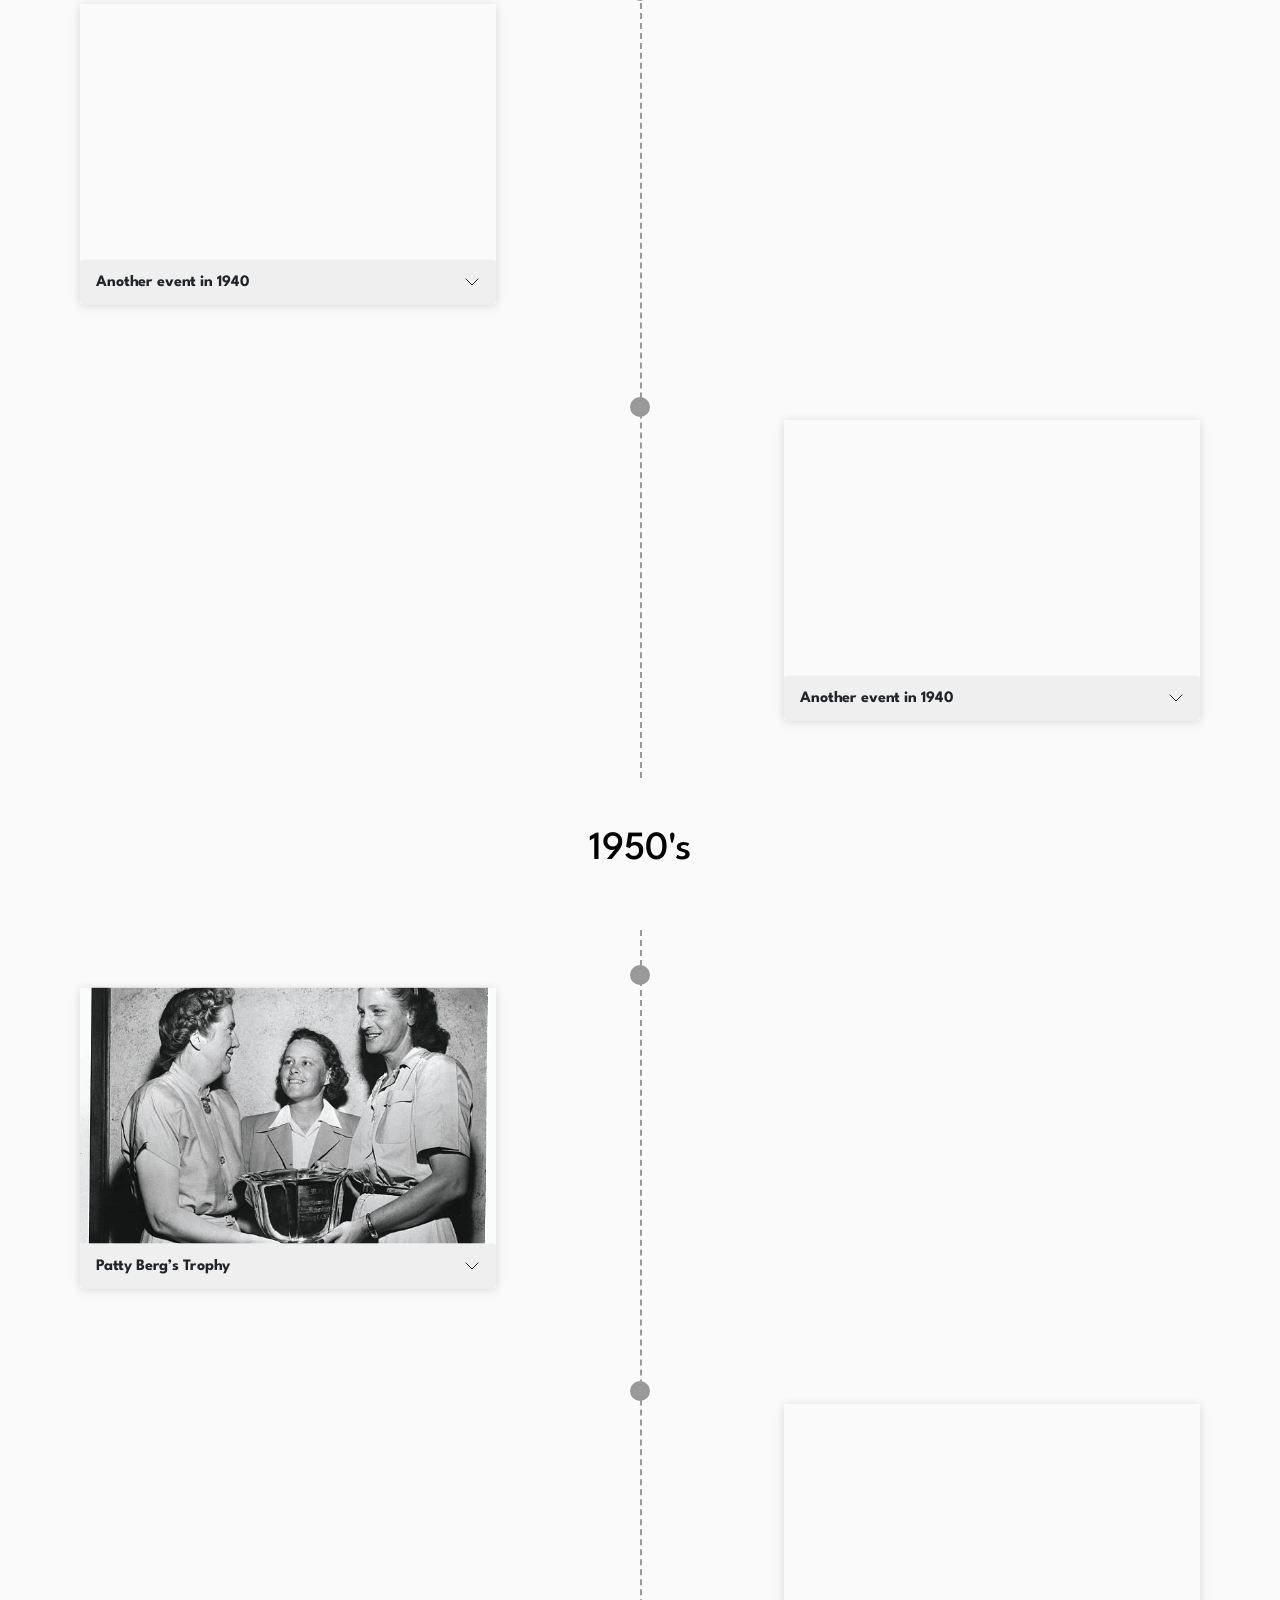
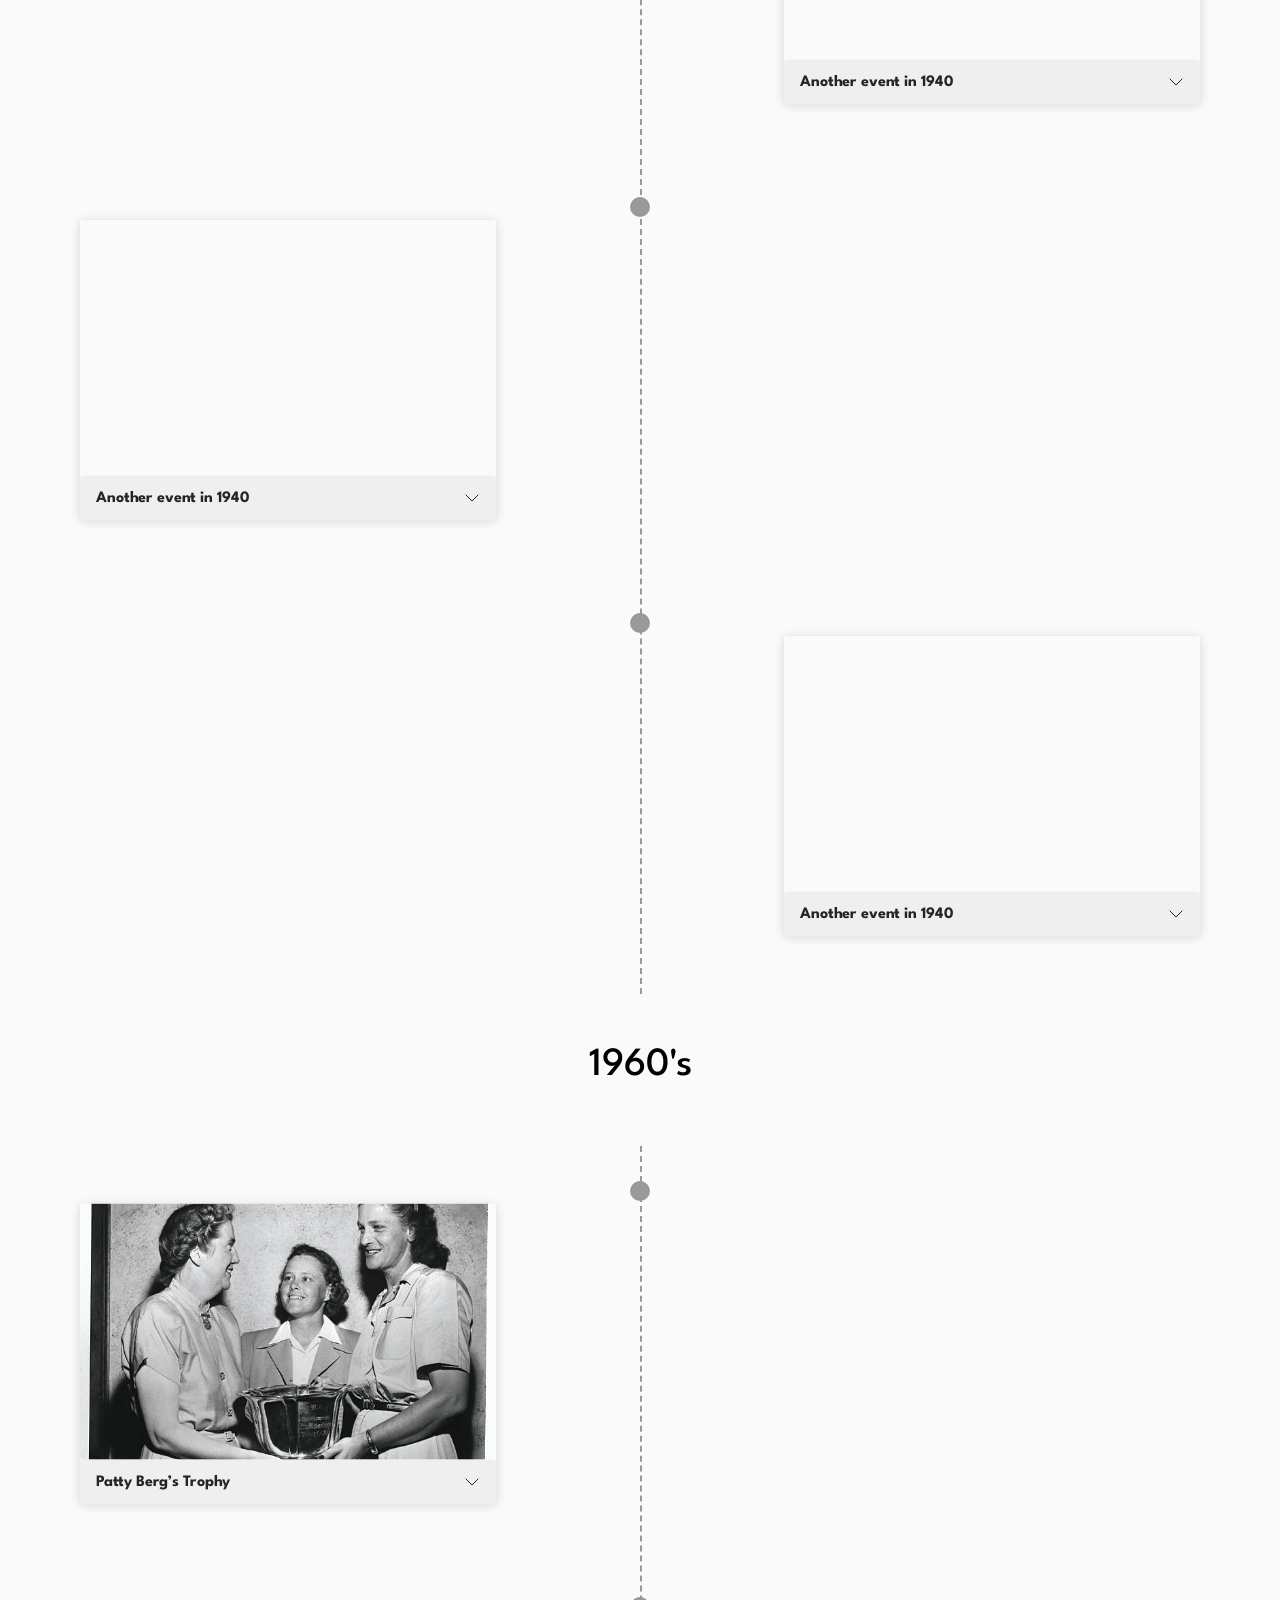
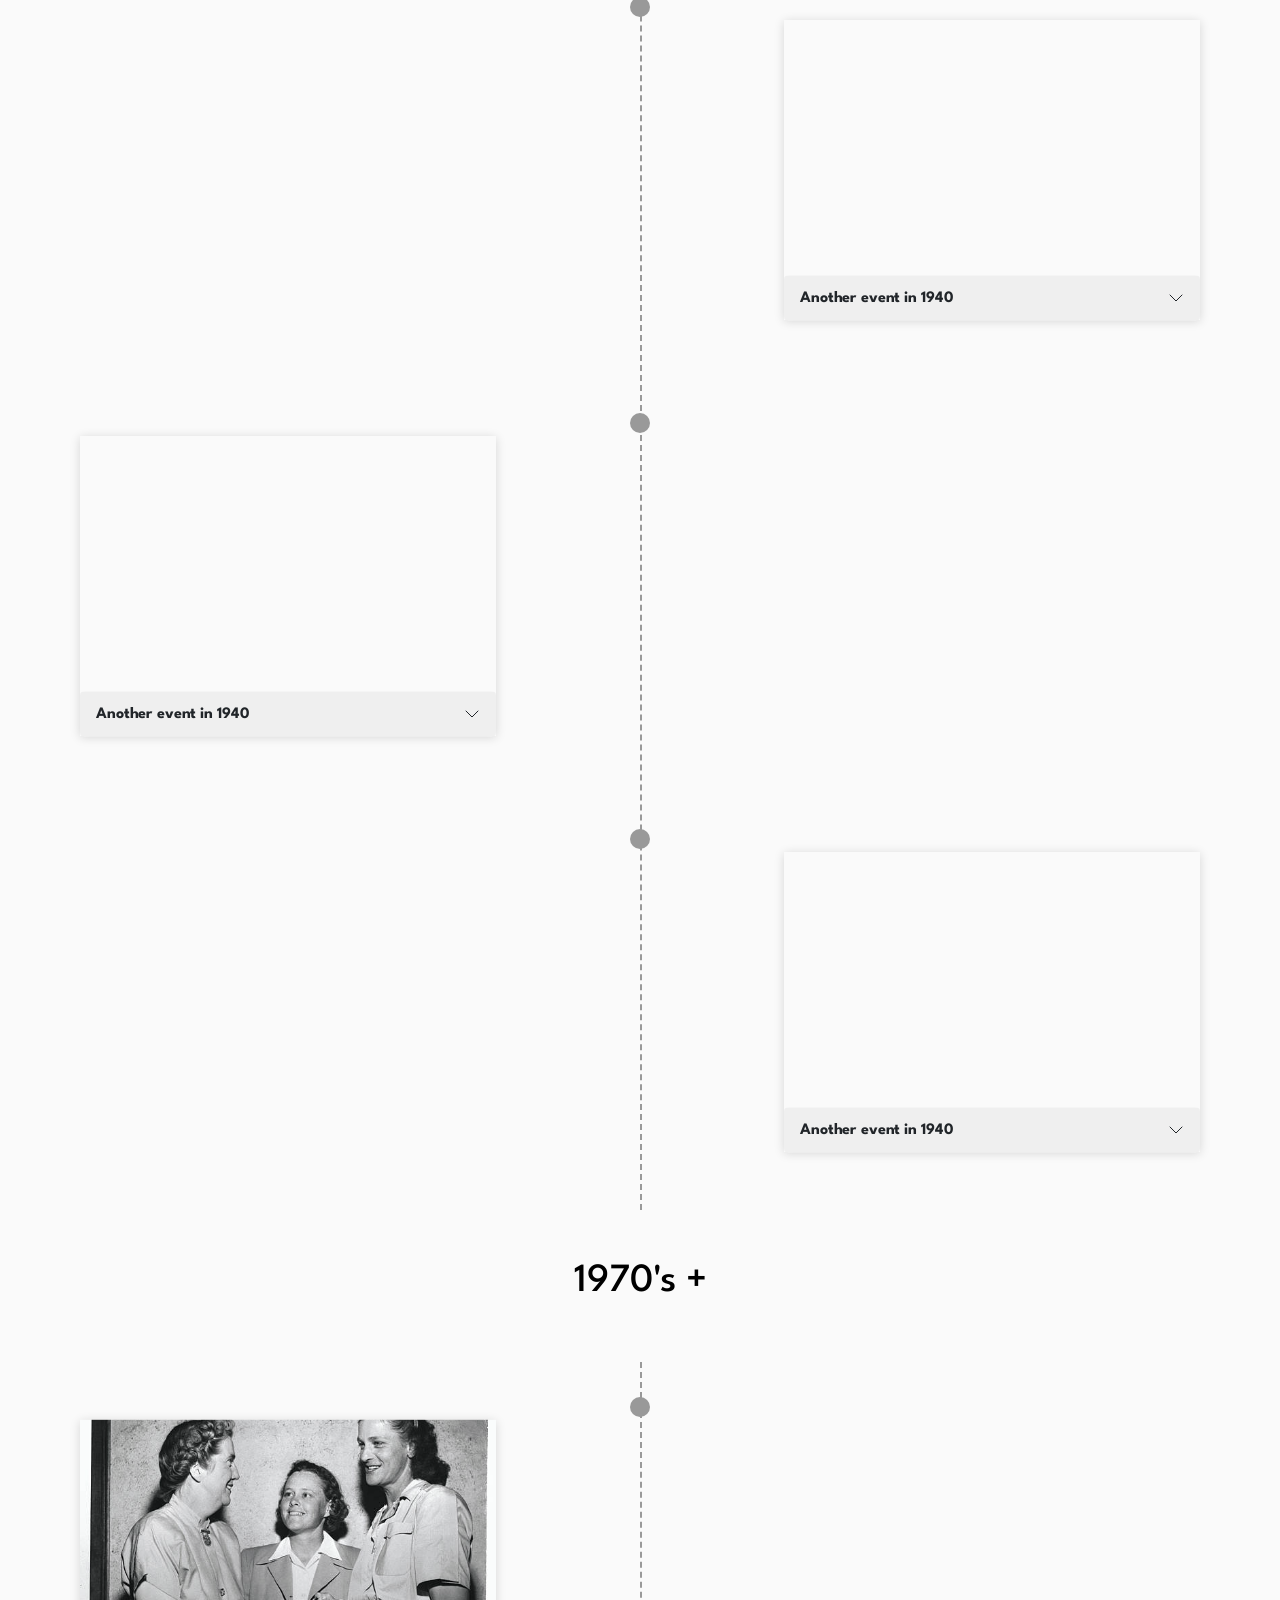
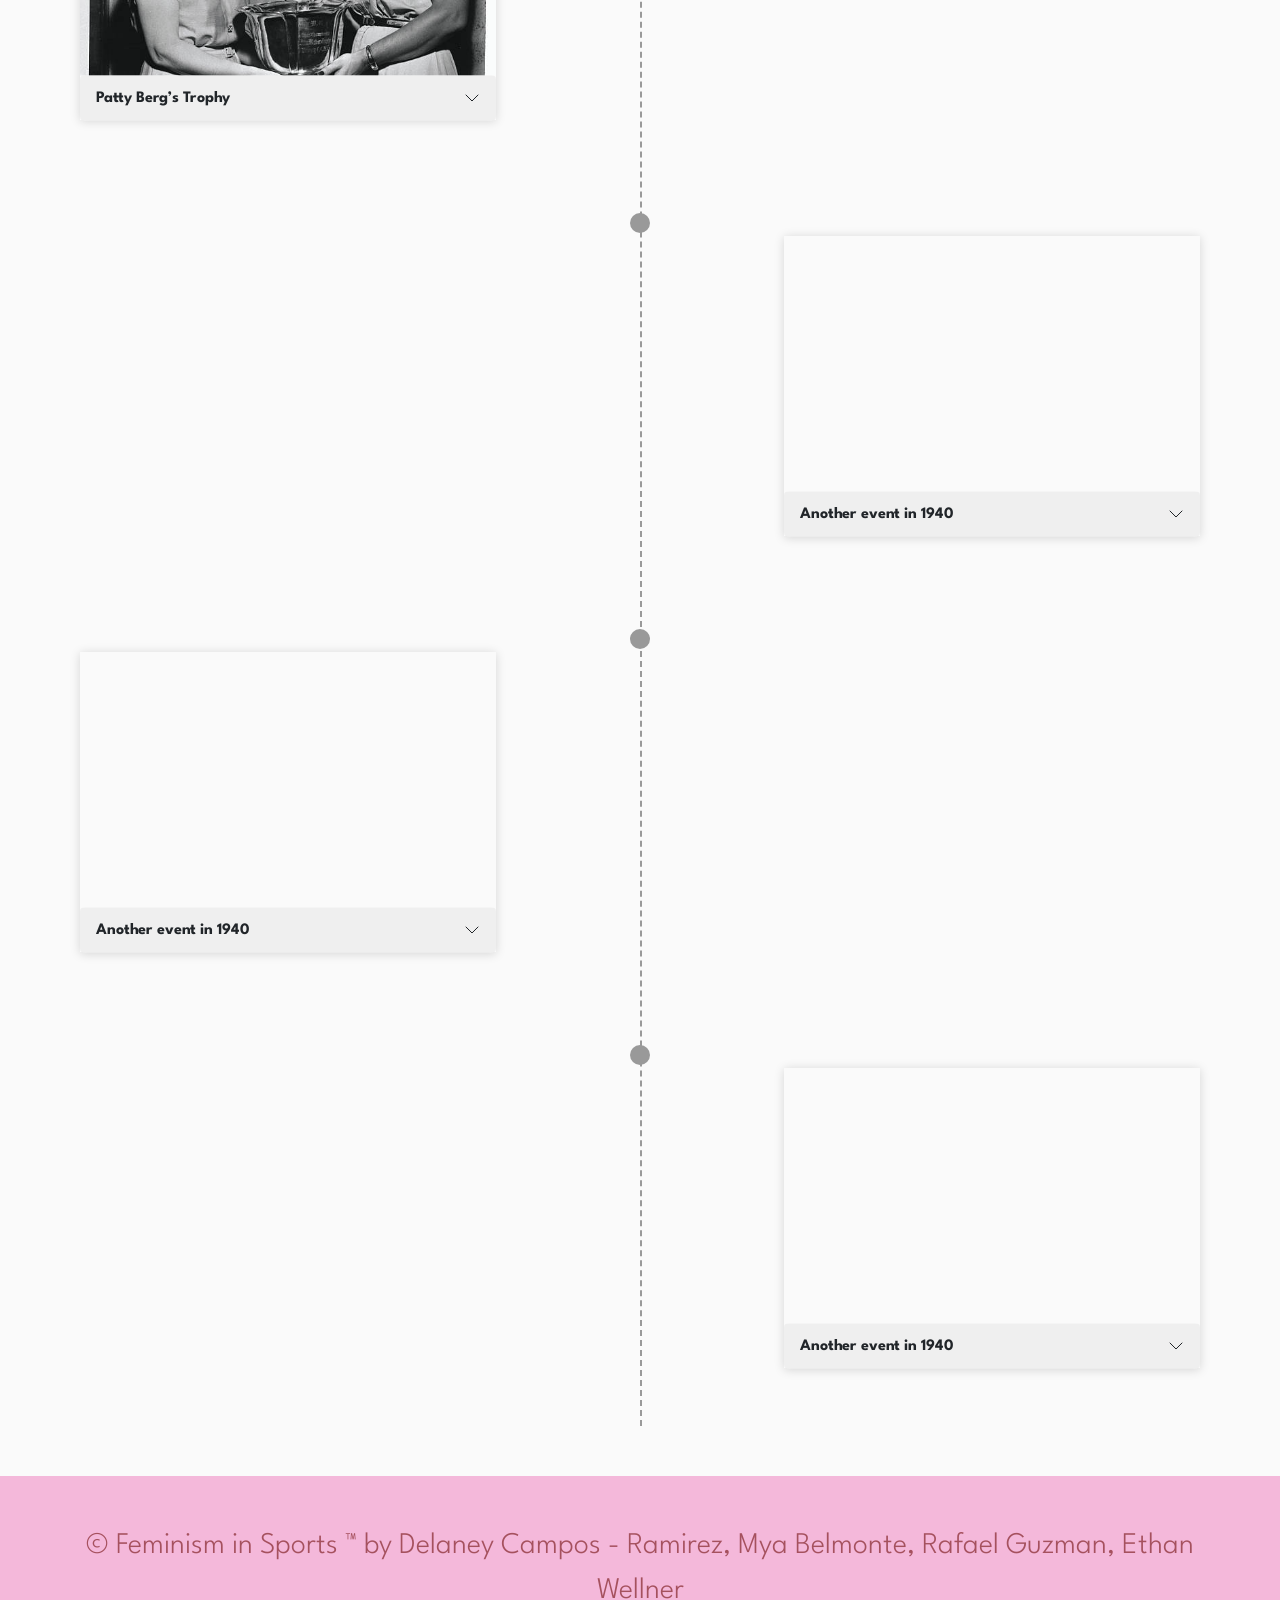
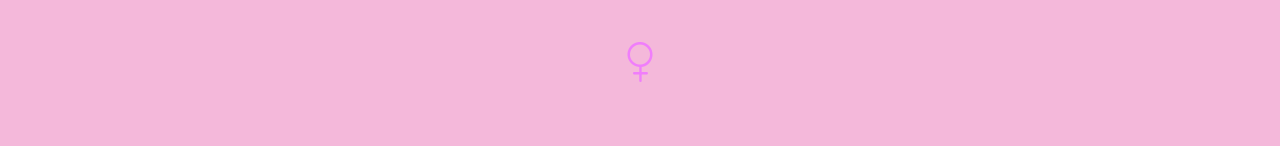
==== commit dd940e94: "Redid navbar + added animation - Reverted back to old navbar - Addd animation when hovered over item" ====
--- a/index.html
+++ b/index.html
@@ -16,6 +16,7 @@
 </head>
 <body>
 
+    <!--Navbar-->
     <!--Navbar-->
     <nav class="navbar navbar-expand-xl navbar-dark navbar-container nb-background-color">
         <!--xl = extra-large breakpoint, navbar-dark = light text-->
@@ -32,79 +33,25 @@
             <!--collapsible navbar menu w/custom hover underline CSS animation-->
             <div class="collapse navbar-collapse" id="navmenu">
                 <!--links to hamburger menu button-->
-                <ul class="navbar-nav ms-auto text-center">
-
-                    <li class="nav-item dropdown">
-                        <a class="nav-link dropdown-toggle"
-                        href="#"
-                        id="yearsDropdown"
-                        role="button"
-                        data-bs-toggle="dropdown"
-                        aria-expanded="false">
-                            1940's
-                        </a>
-
-                        <ul class="dropdown-menu">
-                            <li><a class="dropdown-item" href="1940s.html">Overview</a></li>
-                            <li><a class="dropdown-item" href="1940s.html">Artifact 1</a></li>  <!--CHANGE LINK-->
-                            <li><a class="dropdown-item" href="1940s.html">Artifact 2</a></li>  <!--CHANGE LINK-->
-                        </ul>
+                <ul class="navbar-nav ms-auto text-center" id="nav-links">
+                    <li class="nav-list-item">
+                        <a href="1940's.html" class="nav-link hover-underline-animation nbMenuItem">1940's</a>
                     </li>
-
-                    <li class="nav-item dropdown">
-                        <a class="nav-link dropdown-toggle"
-                        href="#"
-                        id="yearsDropdown"
-                        role="button"
-                        data-bs-toggle="dropdown"
-                        aria-expanded="false">
-                            1950's
-                        </a>
-                        <ul class="dropdown-menu">
-                            <li><a class="dropdown-item" href="1950s.html">Overview</a></li>
-                            <li><a class="dropdown-item" href="1950s.html">Artifact 1</a></li>  <!--CHANGE LINK-->
-                            <li><a class="dropdown-item" href="1950s.html">Artifact 2</a></li>  <!--CHANGE LINK-->
-                        </ul>
+                    <li class="nav-list-item">
+                        <a href="1950's.html" class="nav-link hover-underline-animation nbMenuItem">1950's</a>
                     </li>
-
-                    <li class="nav-item dropdown">
-                        <a class="nav-link dropdown-toggle"
-                        href="#"
-                        id="yearsDropdown"
-                        role="button"
-                        data-bs-toggle="dropdown"
-                        aria-expanded="false">
-                            1960's
-                        </a>
-
-                        <ul class="dropdown-menu">
-                            <li><a class="dropdown-item" href="1960s.html">Overview</a></li>
-                            <li><a class="dropdown-item" href="1960s.html">Artifact 1</a></li>  <!--CHANGE LINK-->
-                            <li><a class="dropdown-item" href="1960s.html">Artifact 2</a></li>  <!--CHANGE LINK-->
-                        </ul>
+                    <li class="nav-list-item">
+                        <a href="1960's.html" class="nav-link hover-underline-animation nbMenuIteme">1960's</a>
                     </li>
-
-                    <li class="nav-item dropdown">
-                        <a class="nav-link dropdown-toggle"
-                        href="#"
-                        id="yearsDropdown"
-                        role="button"
-                        data-bs-toggle="dropdown"
-                        aria-expanded="false">
-                            1970's+
-                        </a>
-
-                        <ul class="dropdown-menu">
-                            <li><a class="dropdown-item" href="1970s.html">Overview</a></li>
-                            <li><a class="dropdown-item" href="1970s.html">Artifact 1</a></li>  <!--CHANGE LINK-->
-                            <li><a class="dropdown-item" href="1970s.html">Artifact 2</a></li>  <!--CHANGE LINK-->
-                        </ul>
+                    <li class="nav-list-item">
+                        <a href="1970's.html" class="nav-link hover-underline-animation nbMenuItem">1970's+</a>
                     </li>
-
-                    <li class="nav-item">
-                        <a href="resources.html" class="nav-link">Resources</a>
+                    <li class="nav-list-item">
+                        <a href="resources.html" class="nav-link hover-underline-animation nbMenuItem">Resources</a>
                     </li>
-
+                    <!-- <li class="nav-list-item">
+                        <button type = "button" class="nav-link-page nav-btn-reset" id="sign-inout-button" href="">SIGN OUT</button>
+                    </li> -->
                 </ul>
             </div>
         </div>
--- a/styles.css
+++ b/styles.css
@@ -33,10 +33,31 @@
     /* position: sticky !important; */
 }
 
+@keyframes fadeIn {
+  from {
+    opacity: 0;
+  }
+  to {
+    opacity: 1;
+  }
+}
+
 /*links in navbar*/
 .nav-list-item a{
     color: #ffffff !important;
-    font-size: 22px;
+    font-size: 25px;
+
+    transition:
+        text-shadow 0.2s ease,
+        transform 0.2s ease;
+}
+
+.nav-list-item a:hover{
+    text-shadow:
+        0 0 0.5px currentColor,
+        0 0 0.5px currentColor;
+
+    transform: scale(1.1);
 }
 
 /*hovering animation*/
@@ -93,13 +114,6 @@
     color: #a5515e;
 }
 
-.nb-background-color.scrolled .nav-item a{
-    font-family: "League Spartan", sans-serif;
-    font-size: 25px;
-    margin-right: 20px;
-    color: white;
-}
-
 /*navbar menu button*/
 .nav-item button{
     font-family: "League Spartan", sans-serif;
@@ -109,37 +123,6 @@
 /*hamburger*/
 button.navbar-toggler {
     background-color: #f4b8da
-}
-
-/* Desktop only */
-@media (min-width: 1200px) {
-
-    .dropdown:hover .dropdown-menu {
-        display: block;
-        opacity: 1;
-        visibility: visible;
-        transform: translateY(0);
-    }
-
-    .dropdown-menu {
-        display: block;
-        opacity: 0;
-        visibility: hidden;
-        transform: translateY(-10px);
-
-        transition:
-            opacity 0.3s ease,
-            transform 0.3s ease,
-            visibility 0.3s ease;
-    }
-
-    .dropdown-toggle::after {
-        transition: transform 0.3s ease;
-    }
-
-    .dropdown:hover .dropdown-toggle::after {
-        transform: rotate(180deg);
-    }
 }
 
 /*----------Footer----------*/
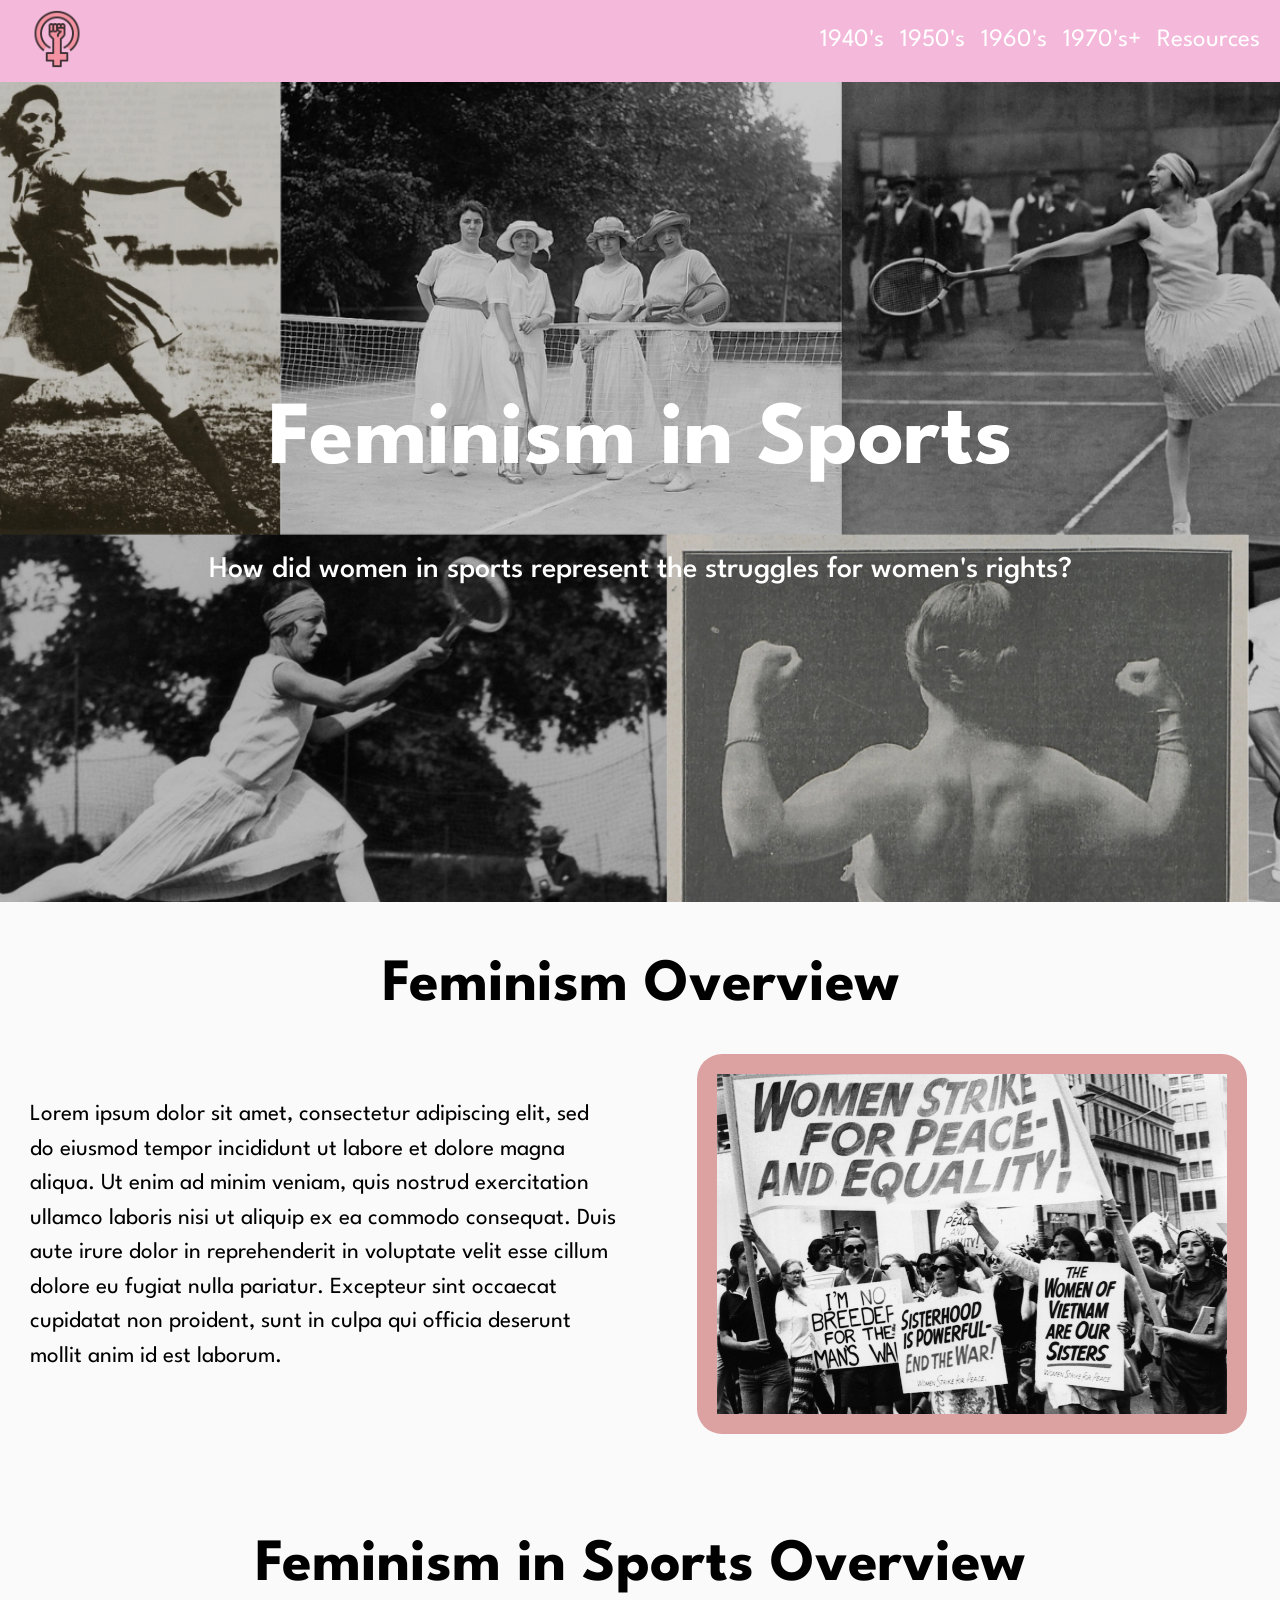
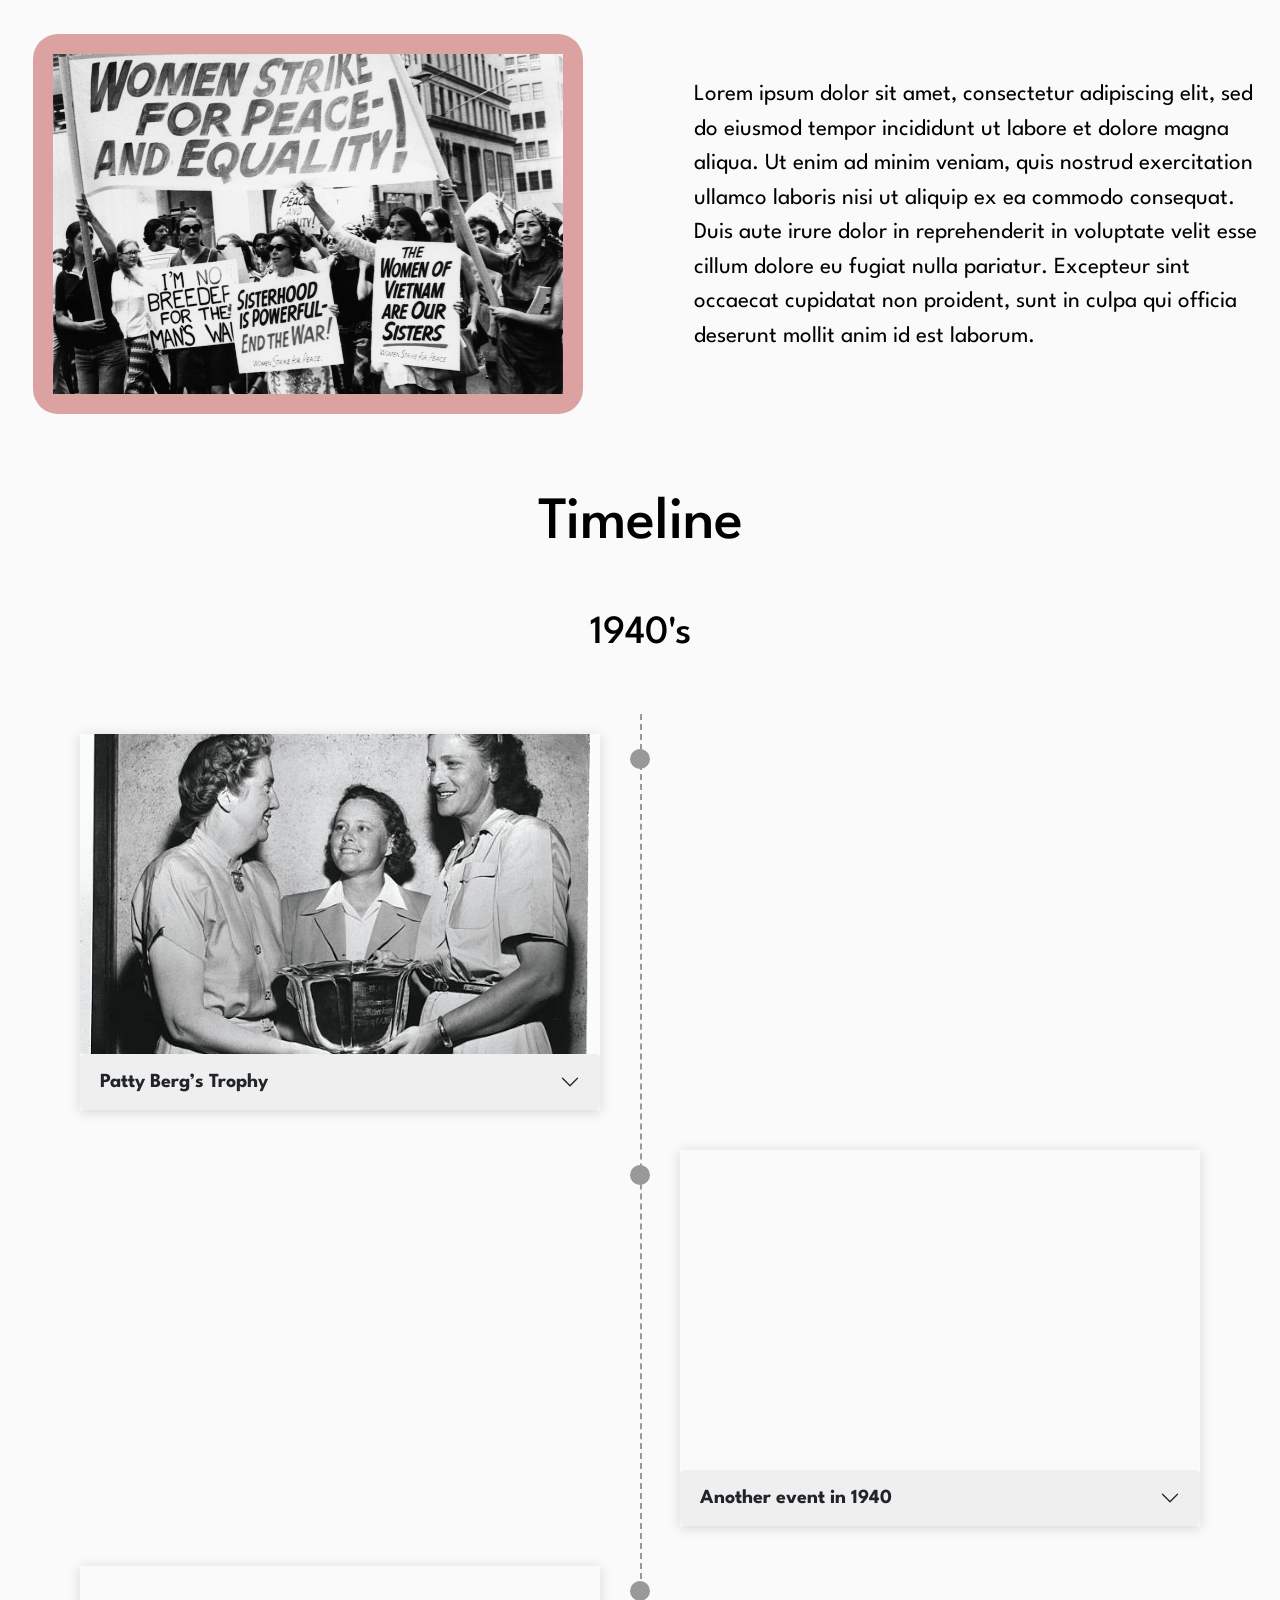
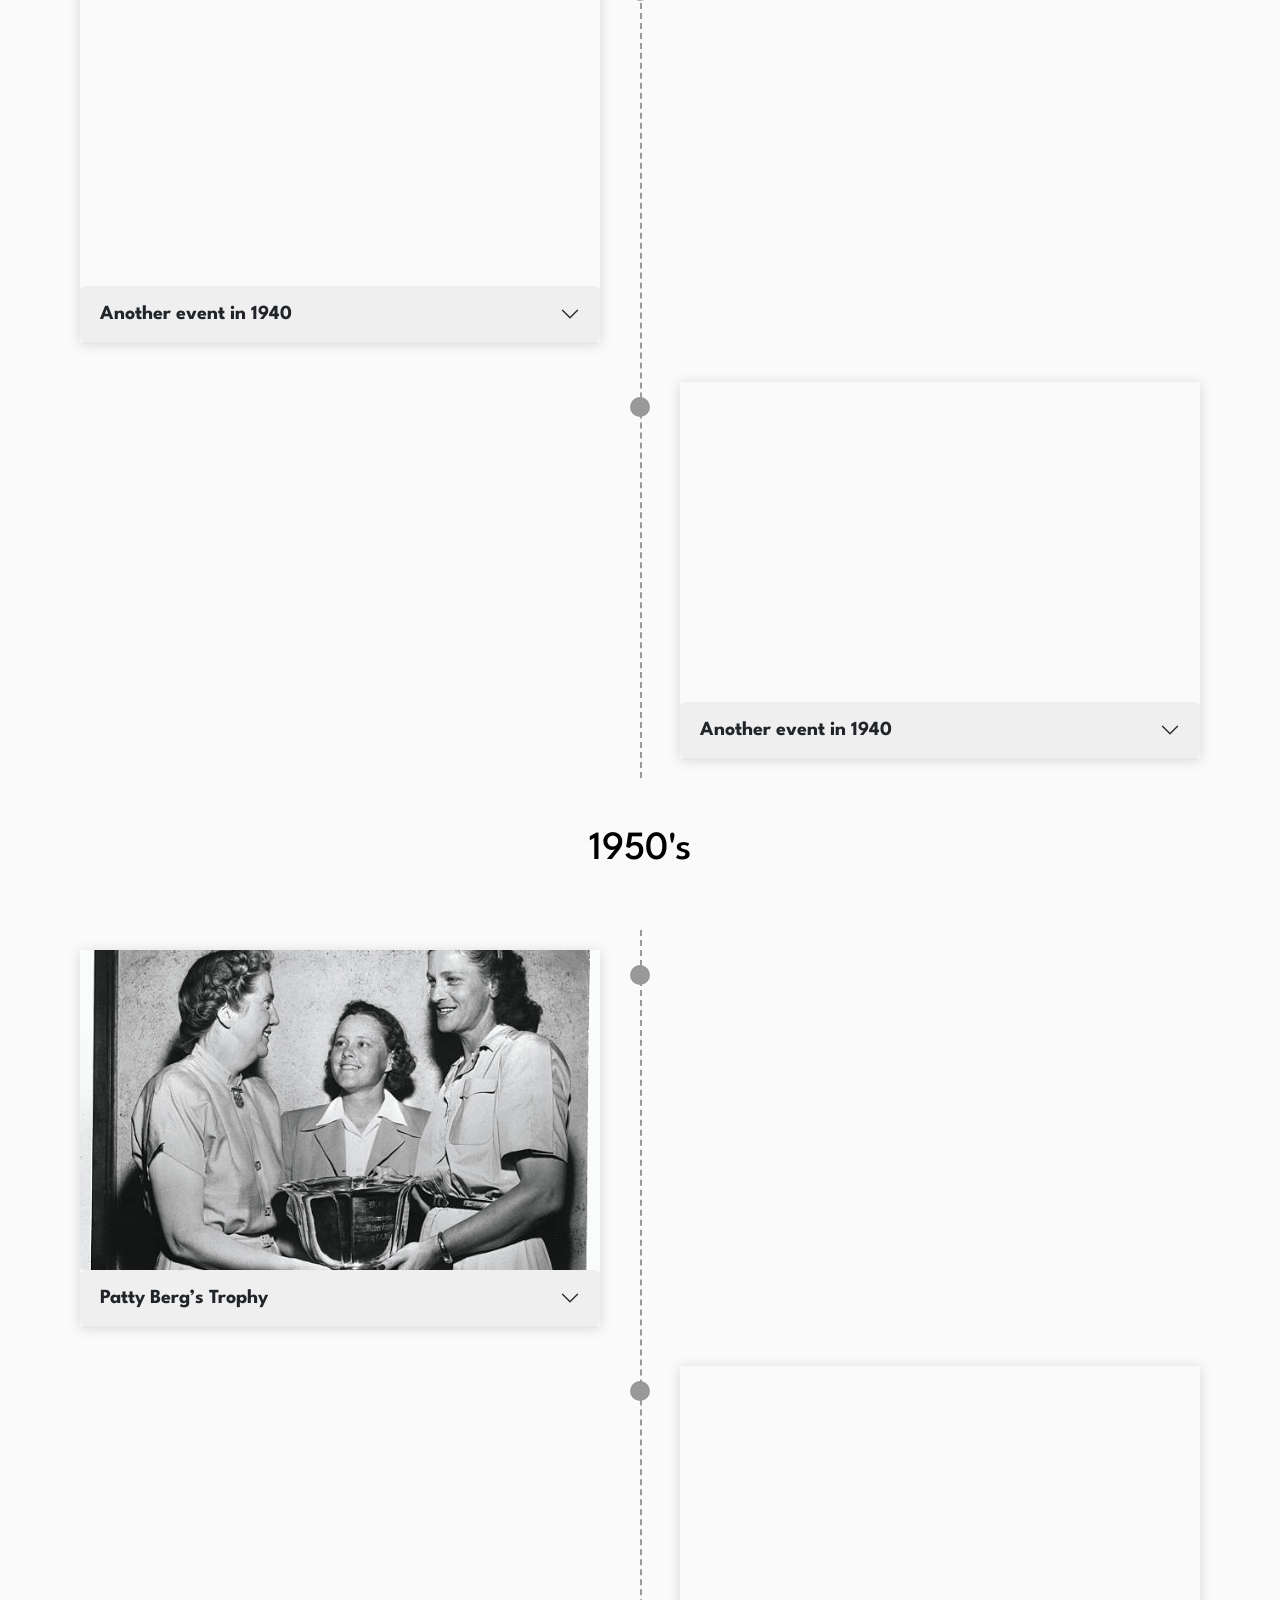
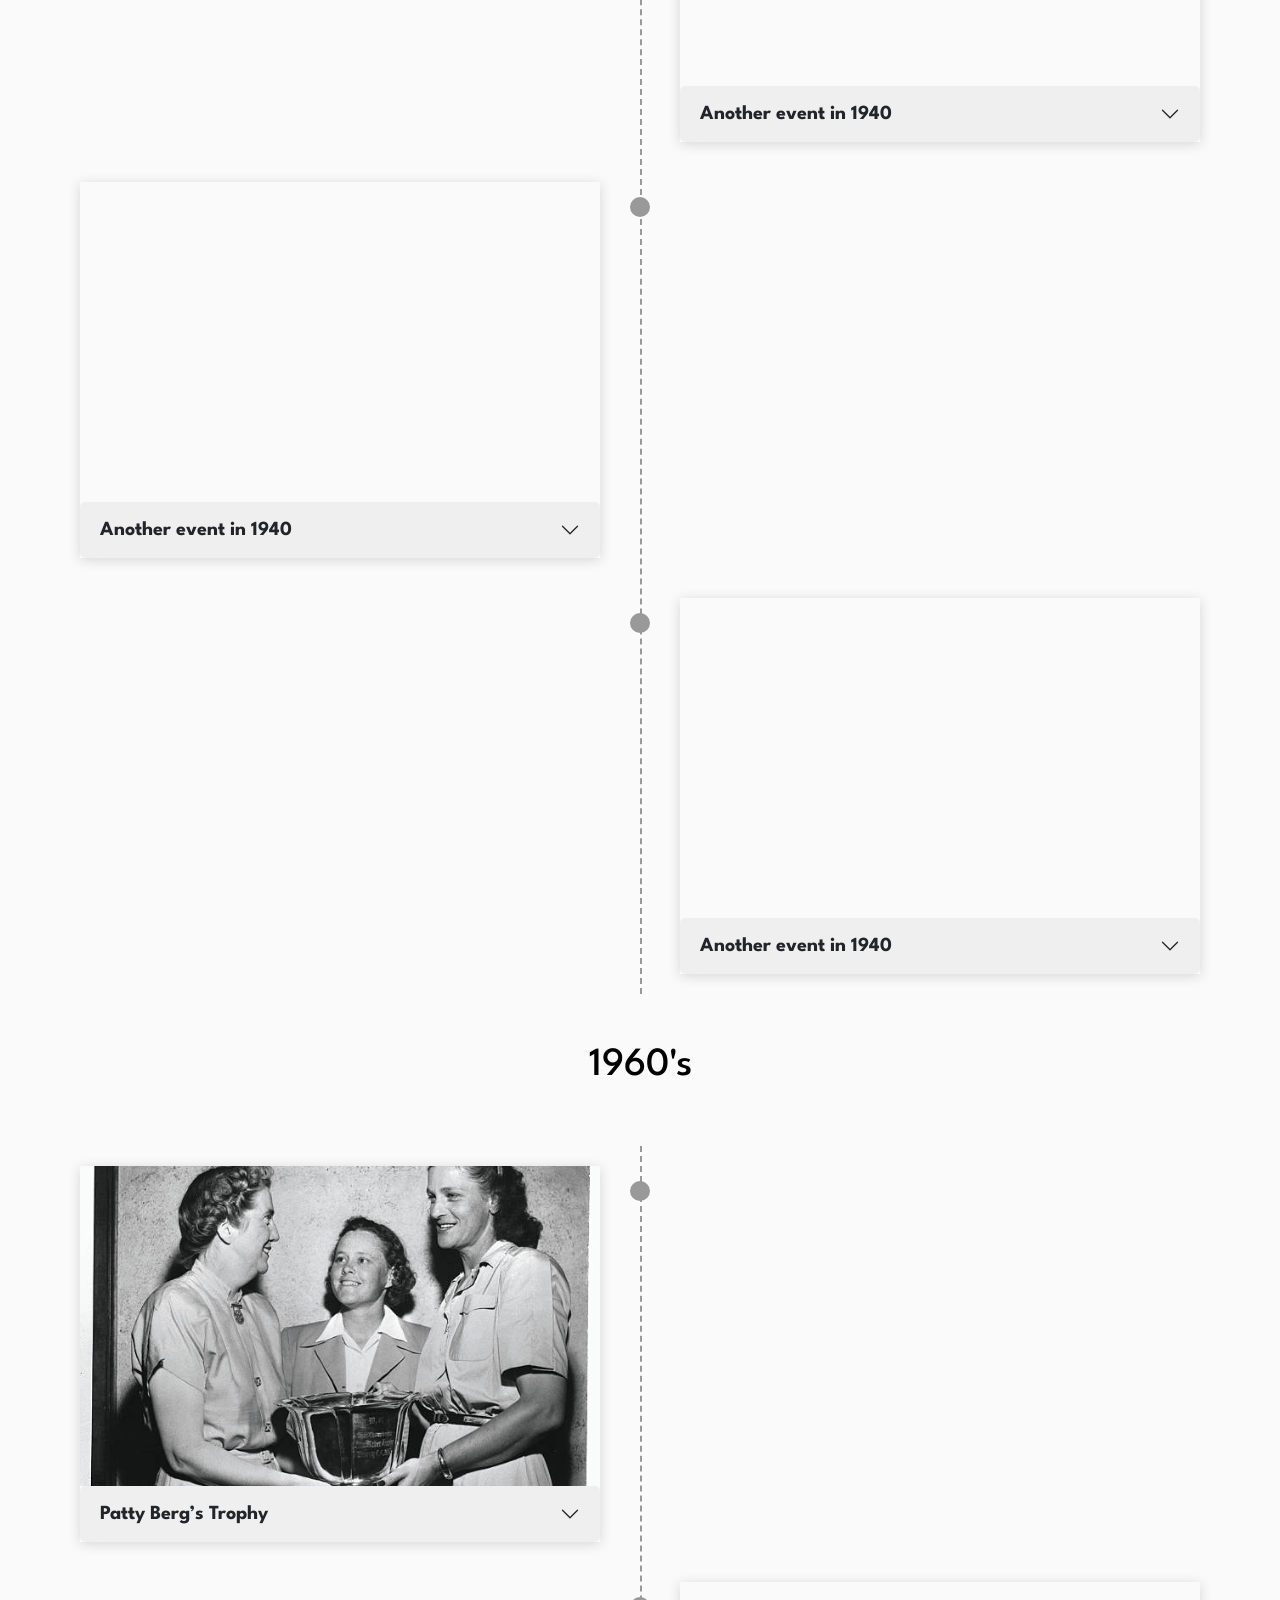
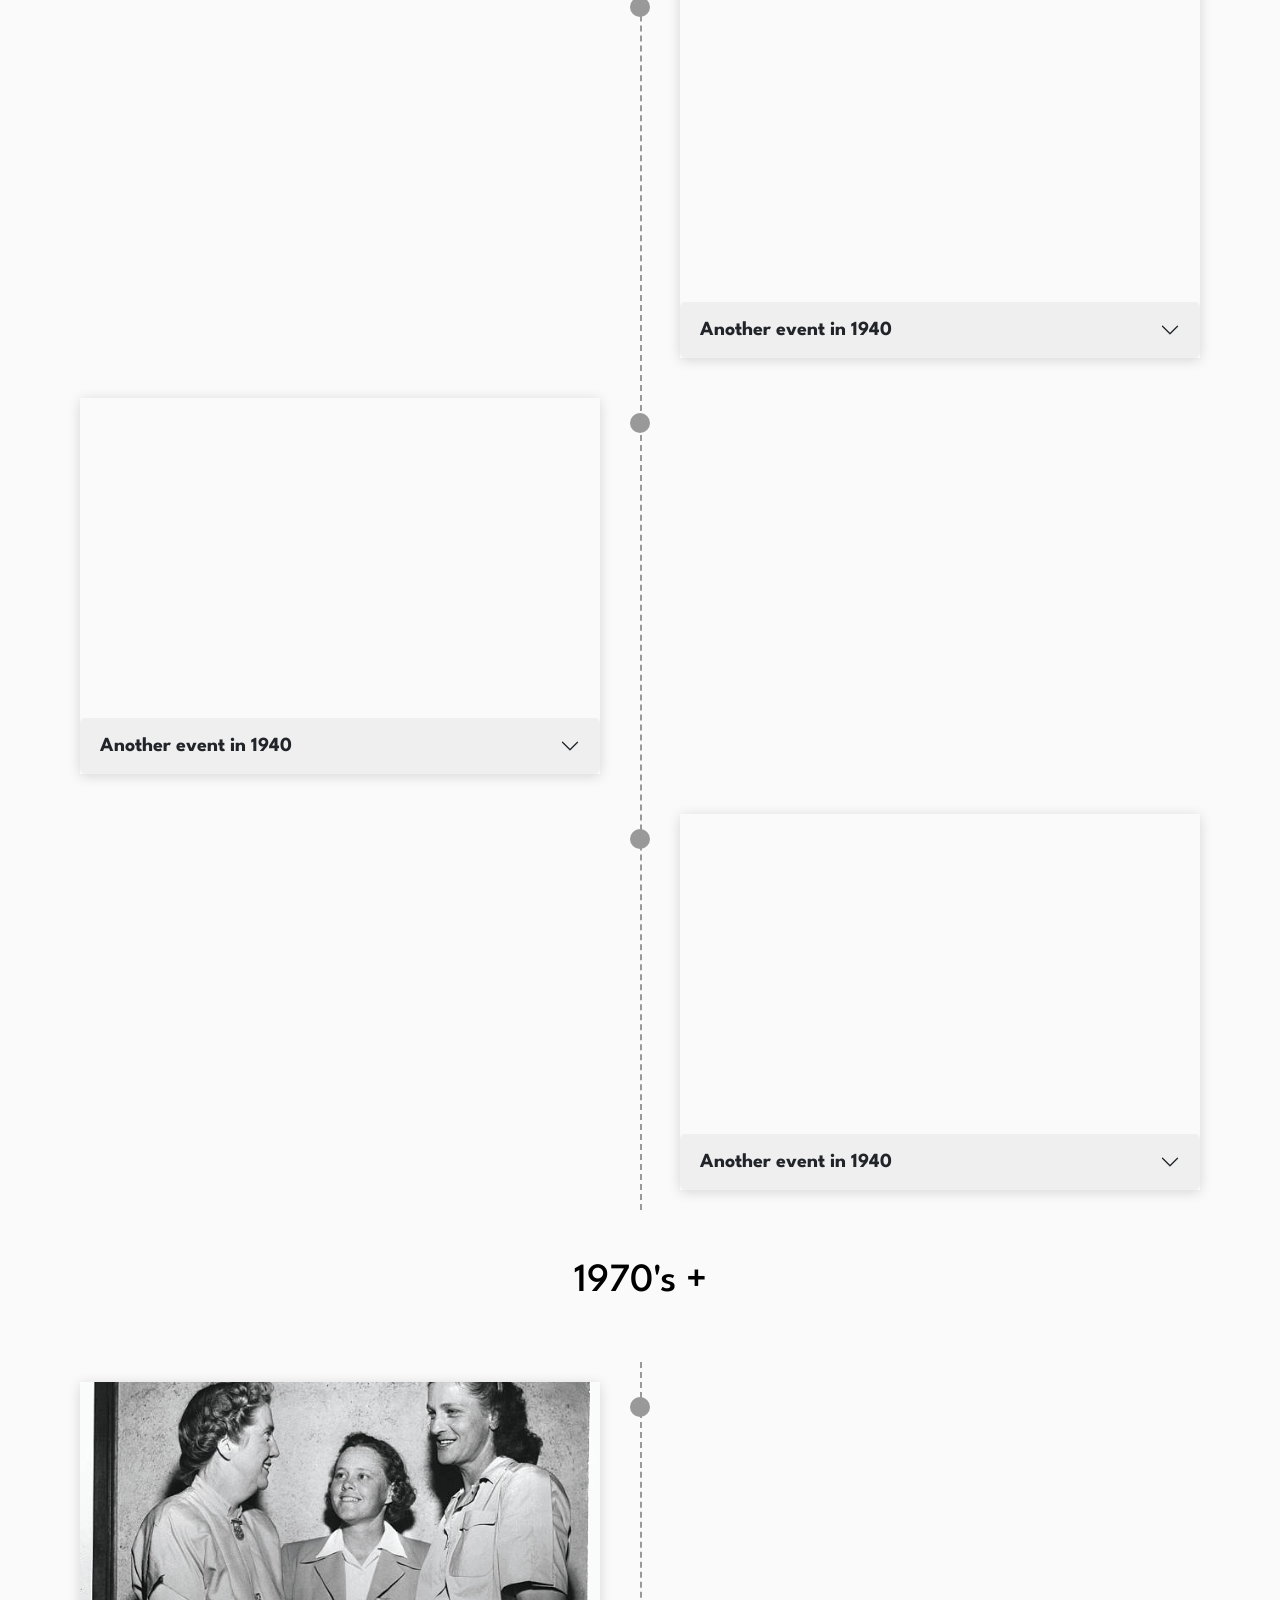
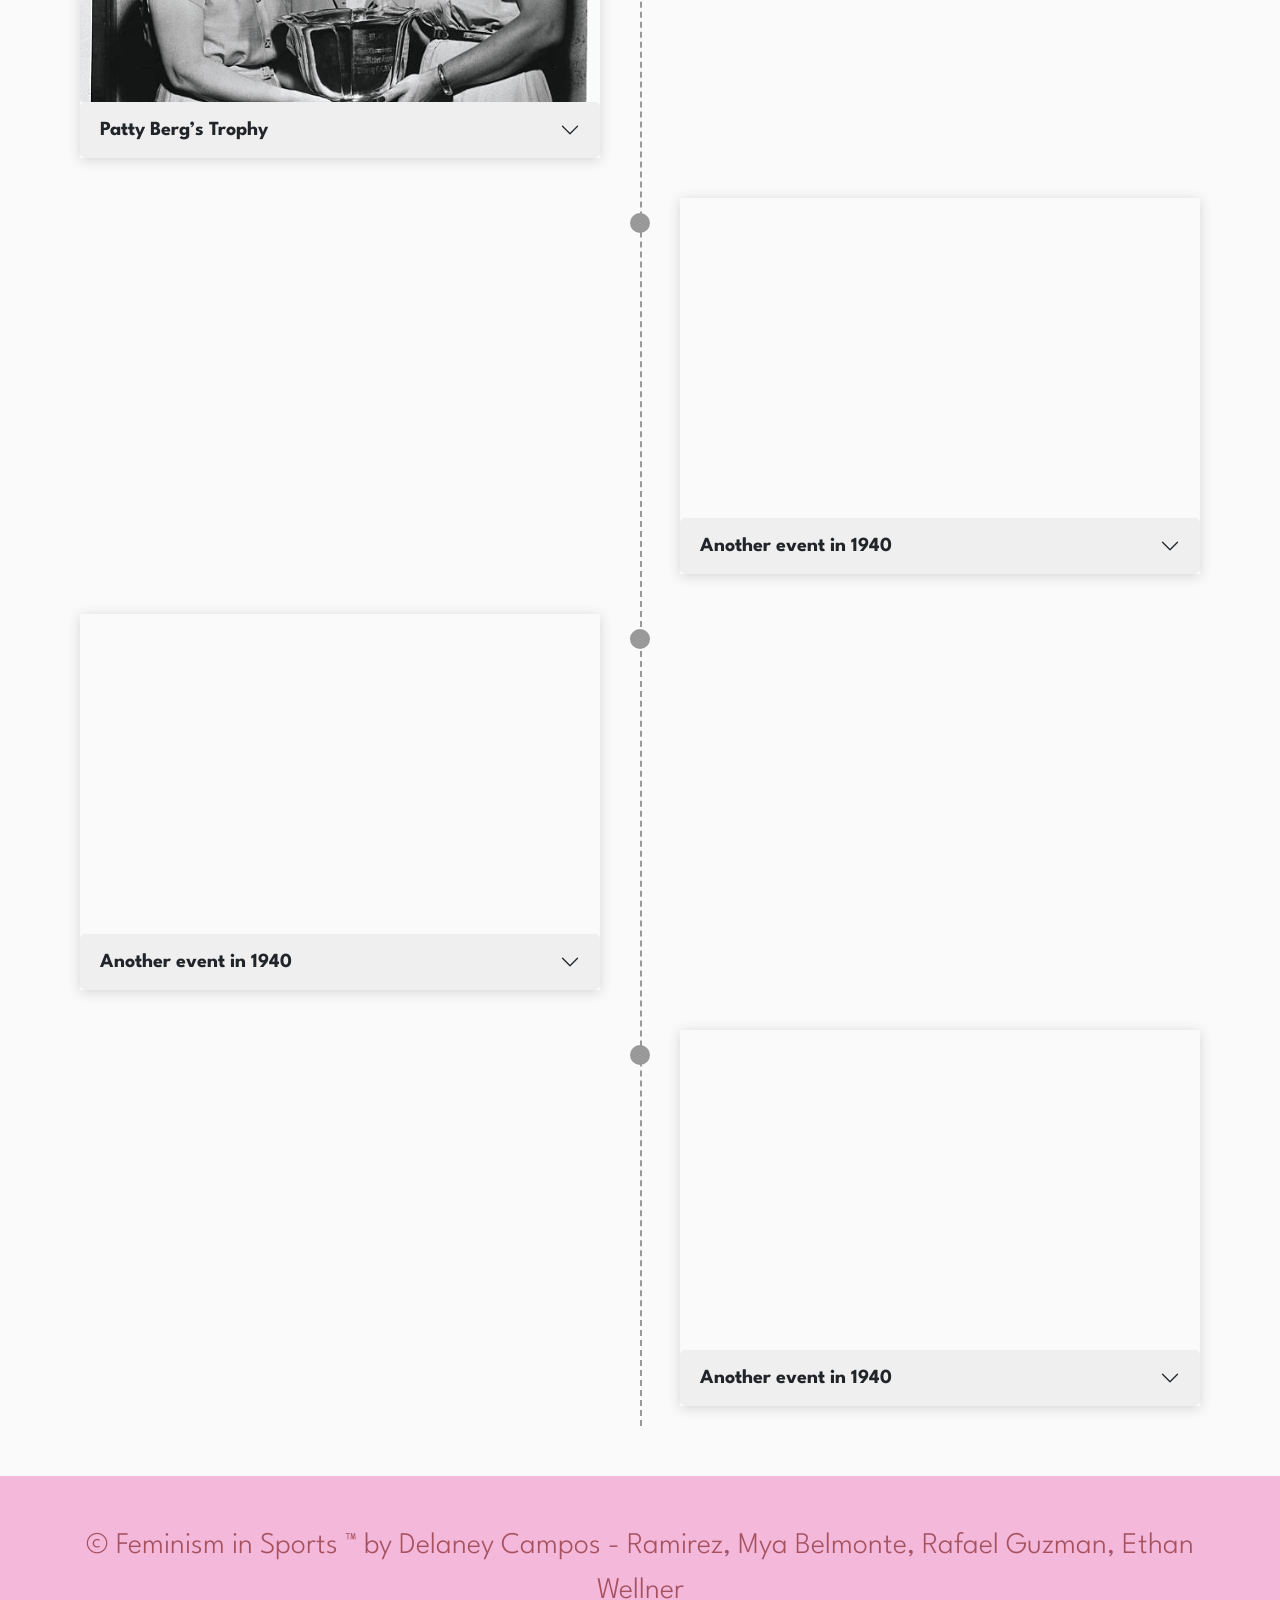
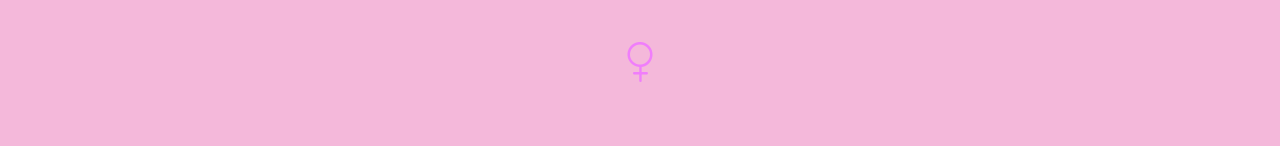
==== commit 4a30271e: "Animations + years page - Started/finished(?) set up for years page - Started testing animations usi" ====
--- a/index.html
+++ b/index.html
@@ -13,6 +13,10 @@
 
    <script src="https://cdn.jsdelivr.net/npm/bootstrap@5.3.8/dist/js/bootstrap.bundle.min.js"
                integrity="sha384-FKyoEForCGlyvwx9Hj09JcYn3nv7wiPVlz7YYwJrWVcXK/BmnVDxM+D2scQbITxI" crossorigin="anonymous"></script>
+
+    <link rel="stylesheet"
+      href="https://unpkg.com/aos@2.3.1/dist/aos.css">
+
 </head>
 <body>
 
@@ -96,7 +100,7 @@
     <br><br>
 
     <section class="feminism-sports">
-        <div class="text-center feminism-text">
+        <div class="text-center feminism-text" data-aos="fade-right">
             <br><br>
             <h1><b>Feminism in Sports Overview</b></h1>
         </div>
@@ -125,7 +129,7 @@
 
     <section class="timeline-section">
 
-        <h1 class="timeline-title">Timeline</h1>
+        <h1 class="timeline-title" data-aos="fade-up">Timeline</h1>
 
         <!--1940's TIMELINE-->
         <h1 class="text-center spacing">1940's</h3>
@@ -133,7 +137,7 @@
         <div class="main-timeline">
             <!-- Event 1 -->
             <div class="timeline-item left">
-                <div class="timeline-card">
+                <div class="timeline-card" data-aos="fade-right" data-aos-duration="1000">
                     <div class="timeline-image" style="background-image:url('img/1940/PattyBerg’sTrophy.png');"></div>
                     <div class="accordion" id="timeline1">
                         <div class="accordion-item">
@@ -159,7 +163,7 @@
 
             <!-- Event 2 -->
             <div class="timeline-item right">
-                <div class="timeline-card">
+                <div class="timeline-card" data-aos="fade-left" data-aos-duration="1000">
                     <div class="timeline-image" style="background-image:url('img/1950s.jpg');"></div>
 
                     <div class="accordion" id="timeline2">
@@ -186,7 +190,7 @@
 
             <!-- Event 3 -->
             <div class="timeline-item left">
-                <div class="timeline-card">
+                <div class="timeline-card" data-aos="fade-right" data-aos-duration="1000">
                     <div class="timeline-image" style="background-image:url('img/1960s.jpg');"></div>
 
                     <div class="accordion" id="timeline3">
@@ -213,7 +217,7 @@
 
             <!-- Event 4 -->
             <div class="timeline-item right">
-                <div class="timeline-card">
+                <div class="timeline-card" data-aos="fade-left" data-aos-duration="1000">
                     <div class="timeline-image" style="background-image:url('img/1970s.jpg');"></div>
 
                     <div class="accordion" id="timeline4">
@@ -247,7 +251,7 @@
         <div class="main-timeline">
             <!-- Event 1 -->
             <div class="timeline-item left">
-                <div class="timeline-card">
+                <div class="timeline-card" data-aos="fade-right" data-aos-duration="1000">
                     <div class="timeline-image" style="background-image:url('img/1940/PattyBerg’sTrophy.png');"></div>
                     <div class="accordion" id="timeline1">
                         <div class="accordion-item">
@@ -273,7 +277,7 @@
 
             <!-- Event 2 -->
             <div class="timeline-item right">
-                <div class="timeline-card">
+                <div class="timeline-card" data-aos="fade-left" data-aos-duration="1000">
                     <div class="timeline-image" style="background-image:url('img/1950s.jpg');"></div>
 
                     <div class="accordion" id="timeline2">
@@ -300,7 +304,7 @@
 
             <!-- Event 3 -->
             <div class="timeline-item left">
-                <div class="timeline-card">
+                <div class="timeline-card" data-aos="fade-right" data-aos-duration="1000">
                     <div class="timeline-image" style="background-image:url('img/1960s.jpg');"></div>
 
                     <div class="accordion" id="timeline3">
@@ -327,7 +331,7 @@
 
             <!-- Event 4 -->
             <div class="timeline-item right">
-                <div class="timeline-card">
+                <div class="timeline-card" data-aos="fade-left" data-aos-duration="1000">
                     <div class="timeline-image" style="background-image:url('img/1970s.jpg');"></div>
 
                     <div class="accordion" id="timeline4">
@@ -361,7 +365,7 @@
         <div class="main-timeline">
             <!-- Event 1 -->
             <div class="timeline-item left">
-                <div class="timeline-card">
+                <div class="timeline-card" data-aos="fade-right" data-aos-duration="1000">
                     <div class="timeline-image" style="background-image:url('img/1940/PattyBerg’sTrophy.png');"></div>
                     <div class="accordion" id="timeline1">
                         <div class="accordion-item">
@@ -387,7 +391,7 @@
 
             <!-- Event 2 -->
             <div class="timeline-item right">
-                <div class="timeline-card">
+                <div class="timeline-card" data-aos="fade-left" data-aos-duration="1000">
                     <div class="timeline-image" style="background-image:url('img/1950s.jpg');"></div>
 
                     <div class="accordion" id="timeline2">
@@ -414,7 +418,7 @@
 
             <!-- Event 3 -->
             <div class="timeline-item left">
-                <div class="timeline-card">
+                <div class="timeline-card" data-aos="fade-right" data-aos-duration="1000">
                     <div class="timeline-image" style="background-image:url('img/1960s.jpg');"></div>
 
                     <div class="accordion" id="timeline3">
@@ -441,7 +445,7 @@
 
             <!-- Event 4 -->
             <div class="timeline-item right">
-                <div class="timeline-card">
+                <div class="timeline-card" data-aos="fade-left" data-aos-duration="1000">
                     <div class="timeline-image" style="background-image:url('img/1970s.jpg');"></div>
 
                     <div class="accordion" id="timeline4">
@@ -474,7 +478,7 @@
         <div class="main-timeline">
             <!-- Event 1 -->
             <div class="timeline-item left">
-                <div class="timeline-card">
+                <div class="timeline-card" data-aos="fade-right" data-aos-duration="1000">
                     <div class="timeline-image" style="background-image:url('img/1940/PattyBerg’sTrophy.png');"></div>
                     <div class="accordion" id="timeline1">
                         <div class="accordion-item">
@@ -500,7 +504,7 @@
 
             <!-- Event 2 -->
             <div class="timeline-item right">
-                <div class="timeline-card">
+                <div class="timeline-card" data-aos="fade-left" data-aos-duration="1000">
                     <div class="timeline-image" style="background-image:url('img/1950s.jpg');"></div>
 
                     <div class="accordion" id="timeline2">
@@ -527,7 +531,7 @@
 
             <!-- Event 3 -->
             <div class="timeline-item left">
-                <div class="timeline-card">
+                <div class="timeline-card" data-aos="fade-right" data-aos-duration="1000">
                     <div class="timeline-image" style="background-image:url('img/1960s.jpg');"></div>
 
                     <div class="accordion" id="timeline3">
@@ -554,7 +558,7 @@
 
             <!-- Event 4 -->
             <div class="timeline-item right">
-                <div class="timeline-card">
+                <div class="timeline-card" data-aos="fade-left" data-aos-duration="1000">
                     <div class="timeline-image" style="background-image:url('img/1970s.jpg');"></div>
 
                     <div class="accordion" id="timeline4">
@@ -593,5 +597,11 @@
             </a>
         </div>
     </footer>
+
+    <script src="https://unpkg.com/aos@2.3.1/dist/aos.js"></script>
+
+    <script>
+        AOS.init()
+    </script>
 </body>
 </html>
--- a/styles.css
+++ b/styles.css
@@ -283,13 +283,13 @@
 .timeline-card{
     overflow: hidden;
     box-shadow: 0 2px 12px rgba(0,0,0,.15);
-
+/* 
     opacity: 0;
     scale: .8;
 
     animation: fadeIn linear forwards;
     animation-timeline: view();
-    animation-range: entry 100px cover 40%;
+    animation-range: entry 100px cover 40%; */
 }
 
 .left .timeline-card{
@@ -365,4 +365,89 @@
     .right::after{
         left: 10px;
     }
+}
+
+/*--Carousel--*/
+
+.artifact-section{
+    padding: 80px 20px;
+}
+
+/* CARD CONTAINER */
+
+.artifact-container{
+    display: flex;
+    justify-content: center;
+    gap: 40px;
+    flex-wrap: wrap;
+}
+
+/* CARD */
+
+.artifact-card{
+    width: 450px;
+    background: white;
+
+    border-radius: 20px;
+    overflow: hidden;
+
+    cursor: pointer;
+
+    box-shadow:
+        0 4px 12px rgba(0,0,0,.12);
+
+    transition:
+        transform .3s ease,
+        box-shadow .3s ease;
+}
+
+/* HOVER EFFECT */
+
+.artifact-card:hover{
+    transform:
+        translateY(-10px)
+        scale(1.03);
+
+    box-shadow:
+        0 12px 25px rgba(0,0,0,.2);
+}
+
+/* IMAGE */
+
+.artifact-card img{
+    width: 100%;
+    height: 320px;
+
+    object-fit: cover;
+
+    transition: transform .4s ease;
+}
+
+.artifact-card:hover img{
+    transform: scale(1.08);
+}
+
+/* TEXT */
+
+.artifact-info{
+    padding: 20px;
+    text-align: center;
+}
+
+.artifact-info h3{
+    color: #a5515e;
+    margin-bottom: 10px;
+}
+
+.artifact-info p{
+    font-size: 18px;
+    color: gray;
+}
+
+/* MODAL */
+
+.modal-image{
+    width: 100%;
+    border-radius: 15px;
+    margin-bottom: 20px;
 }
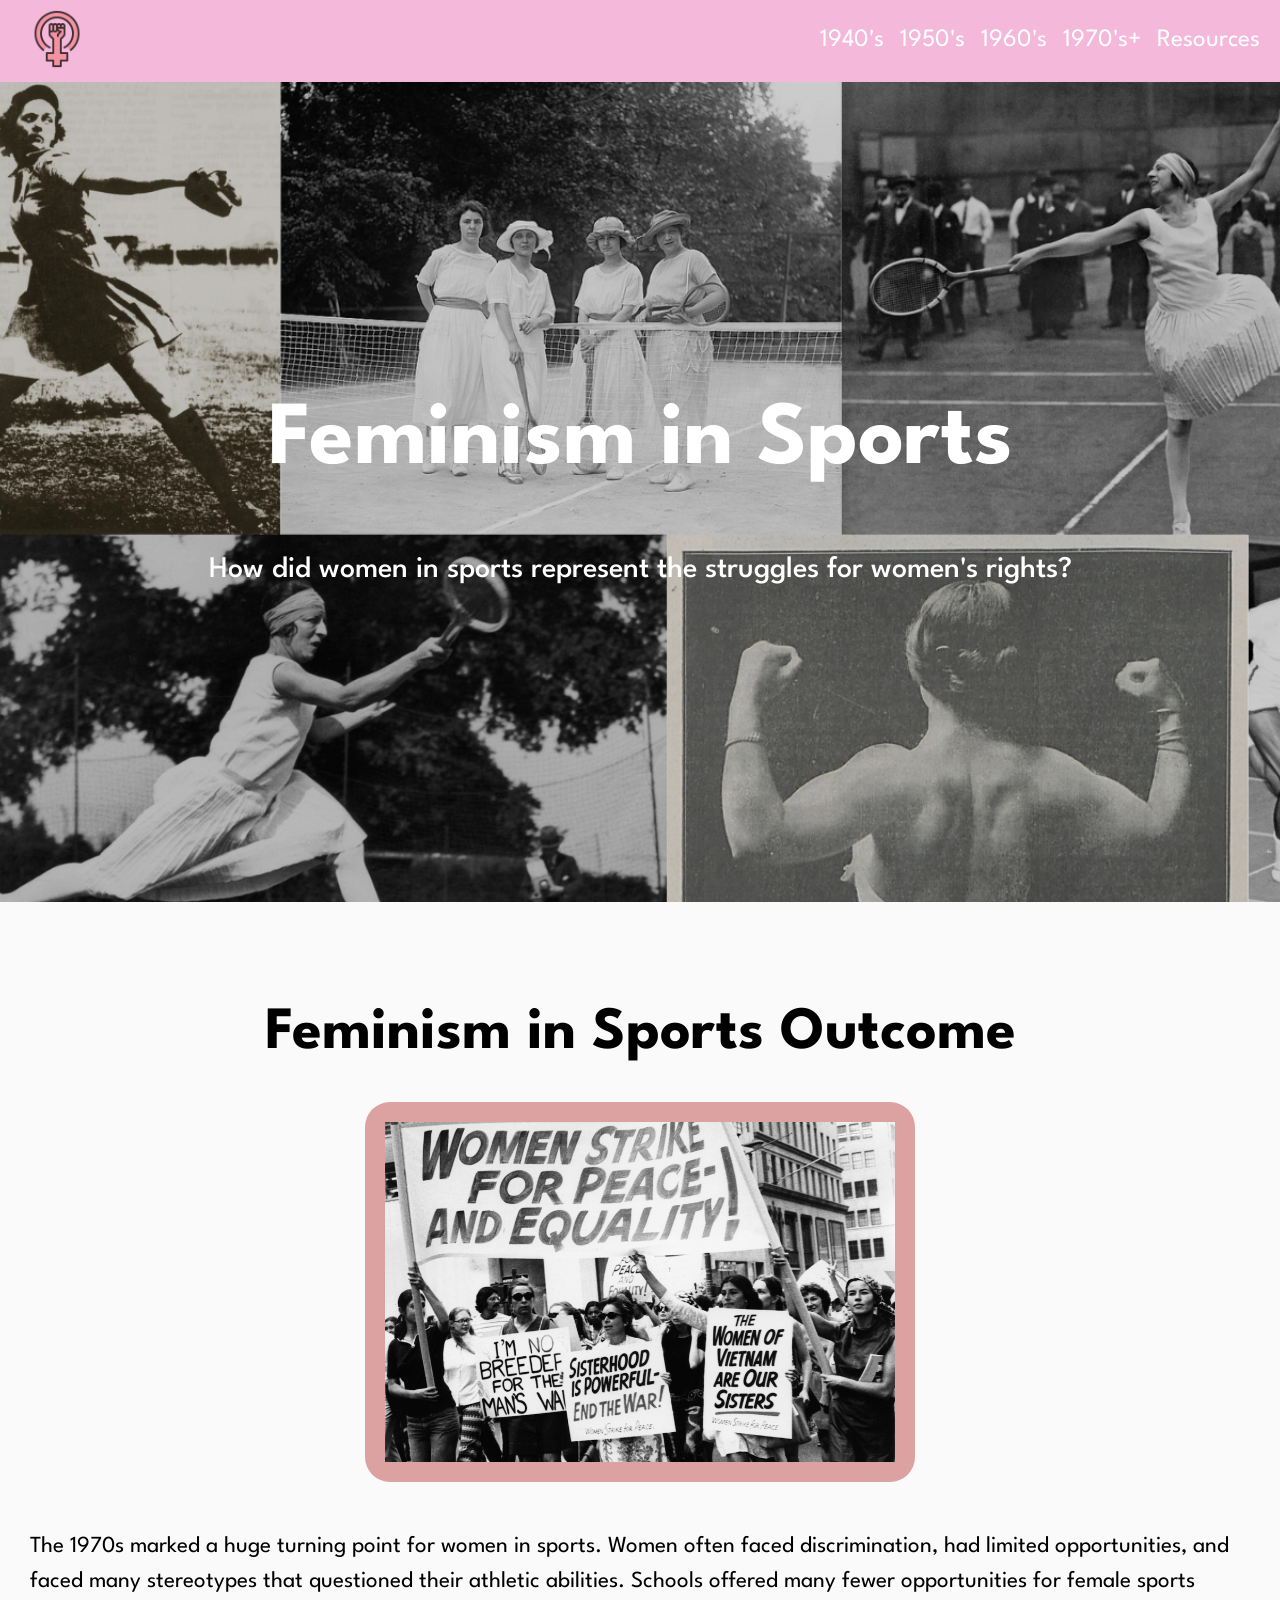
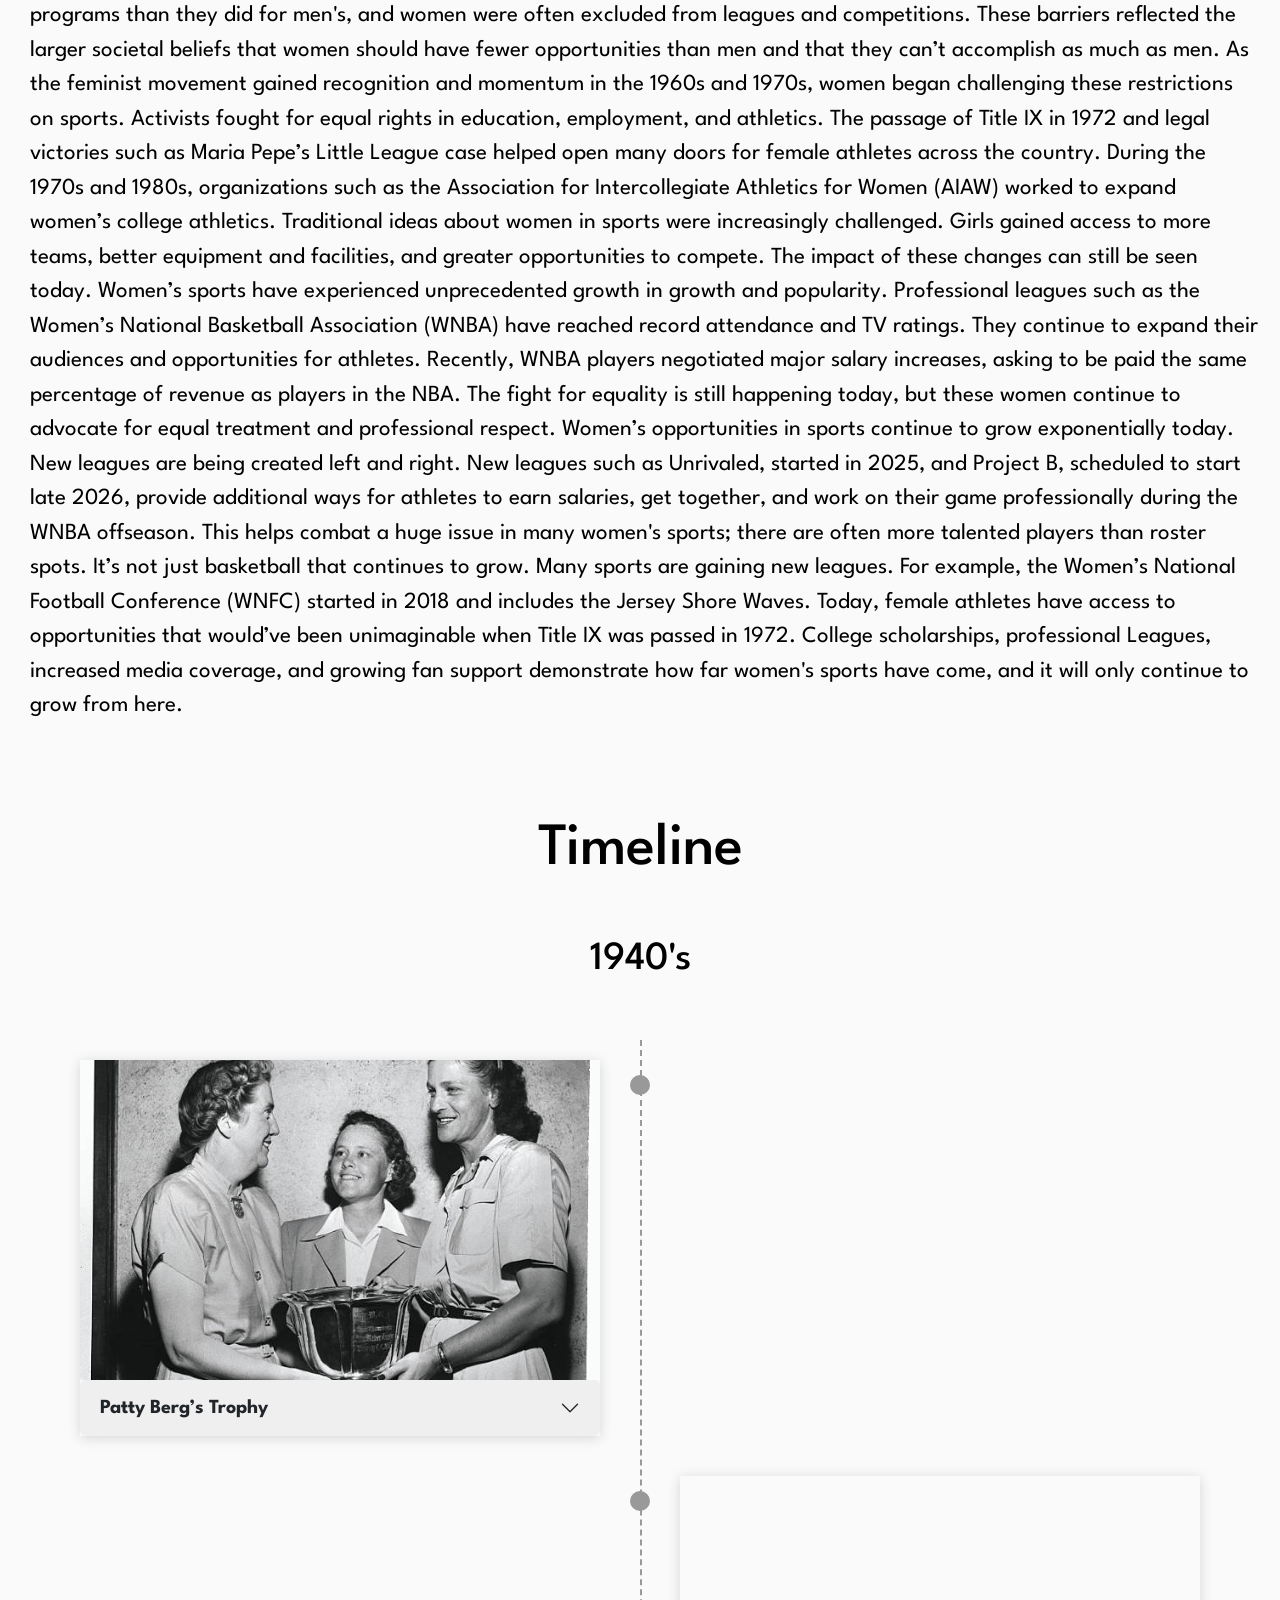
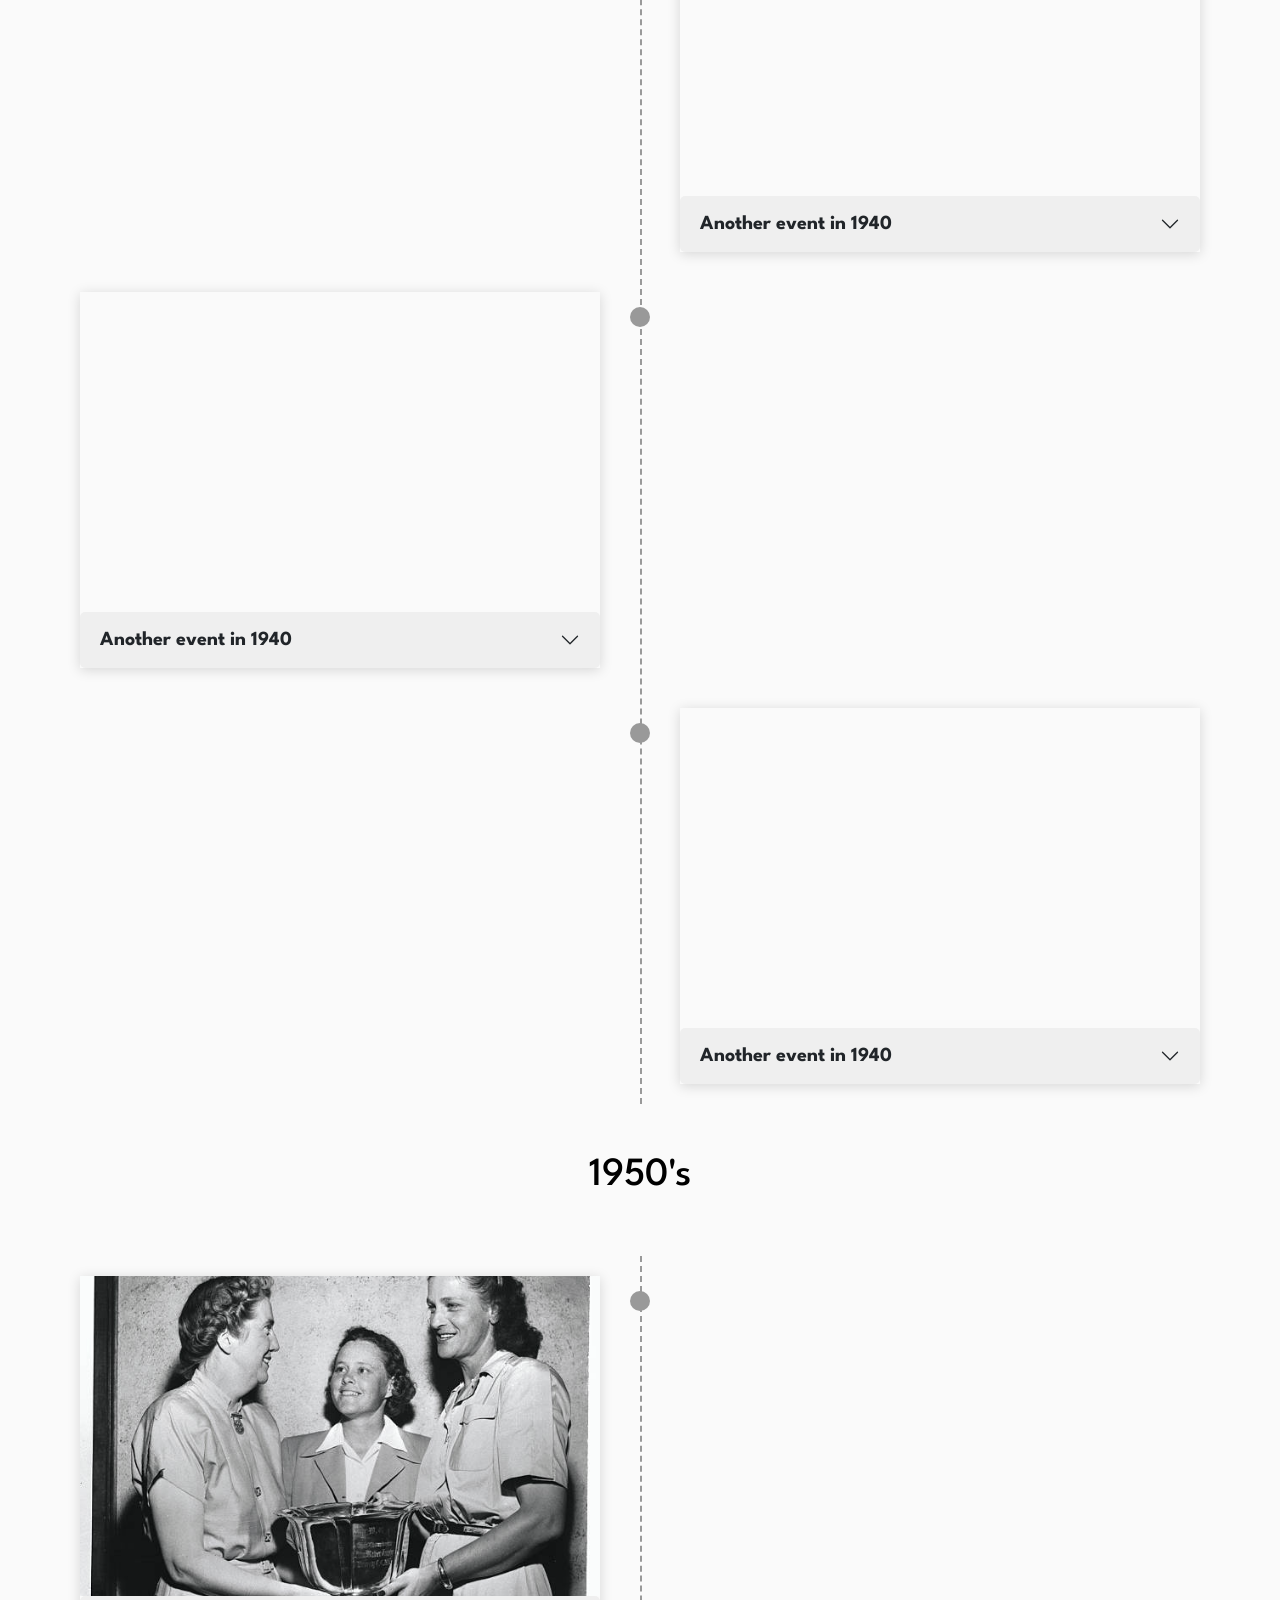
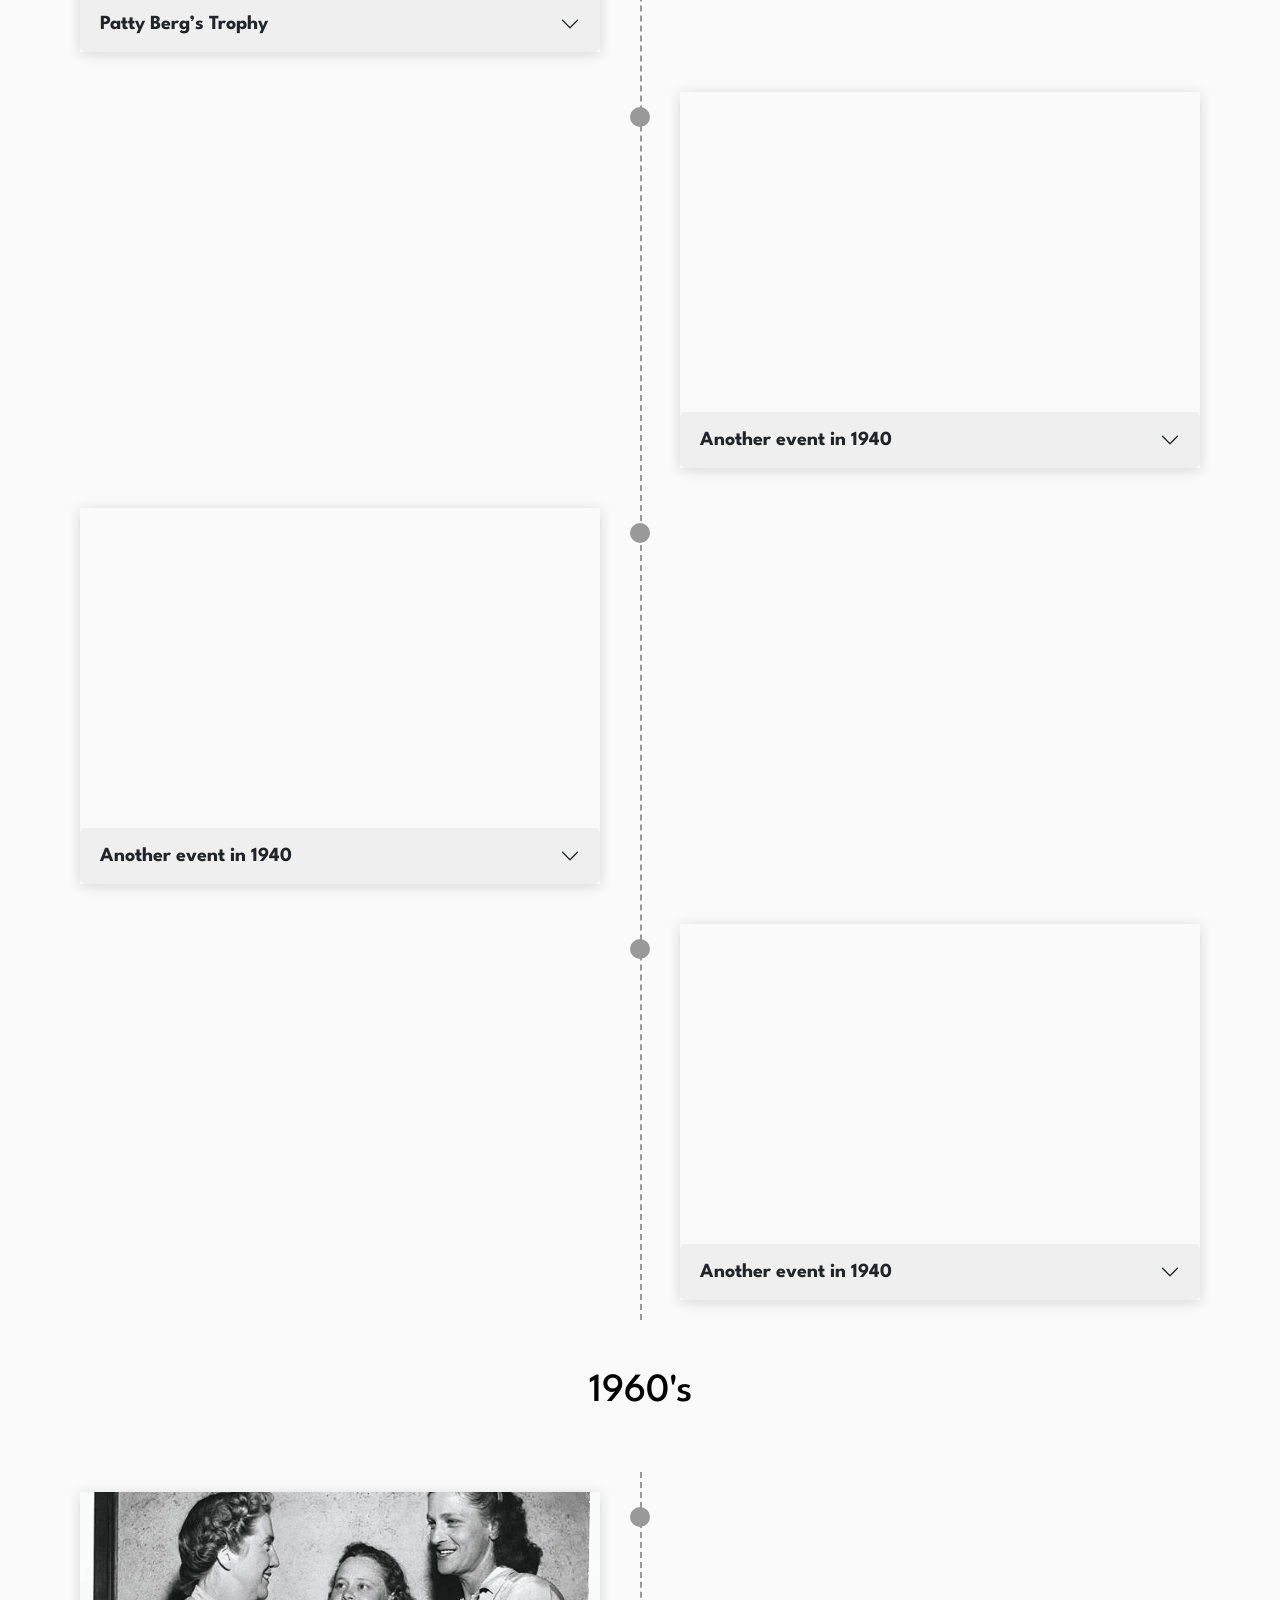
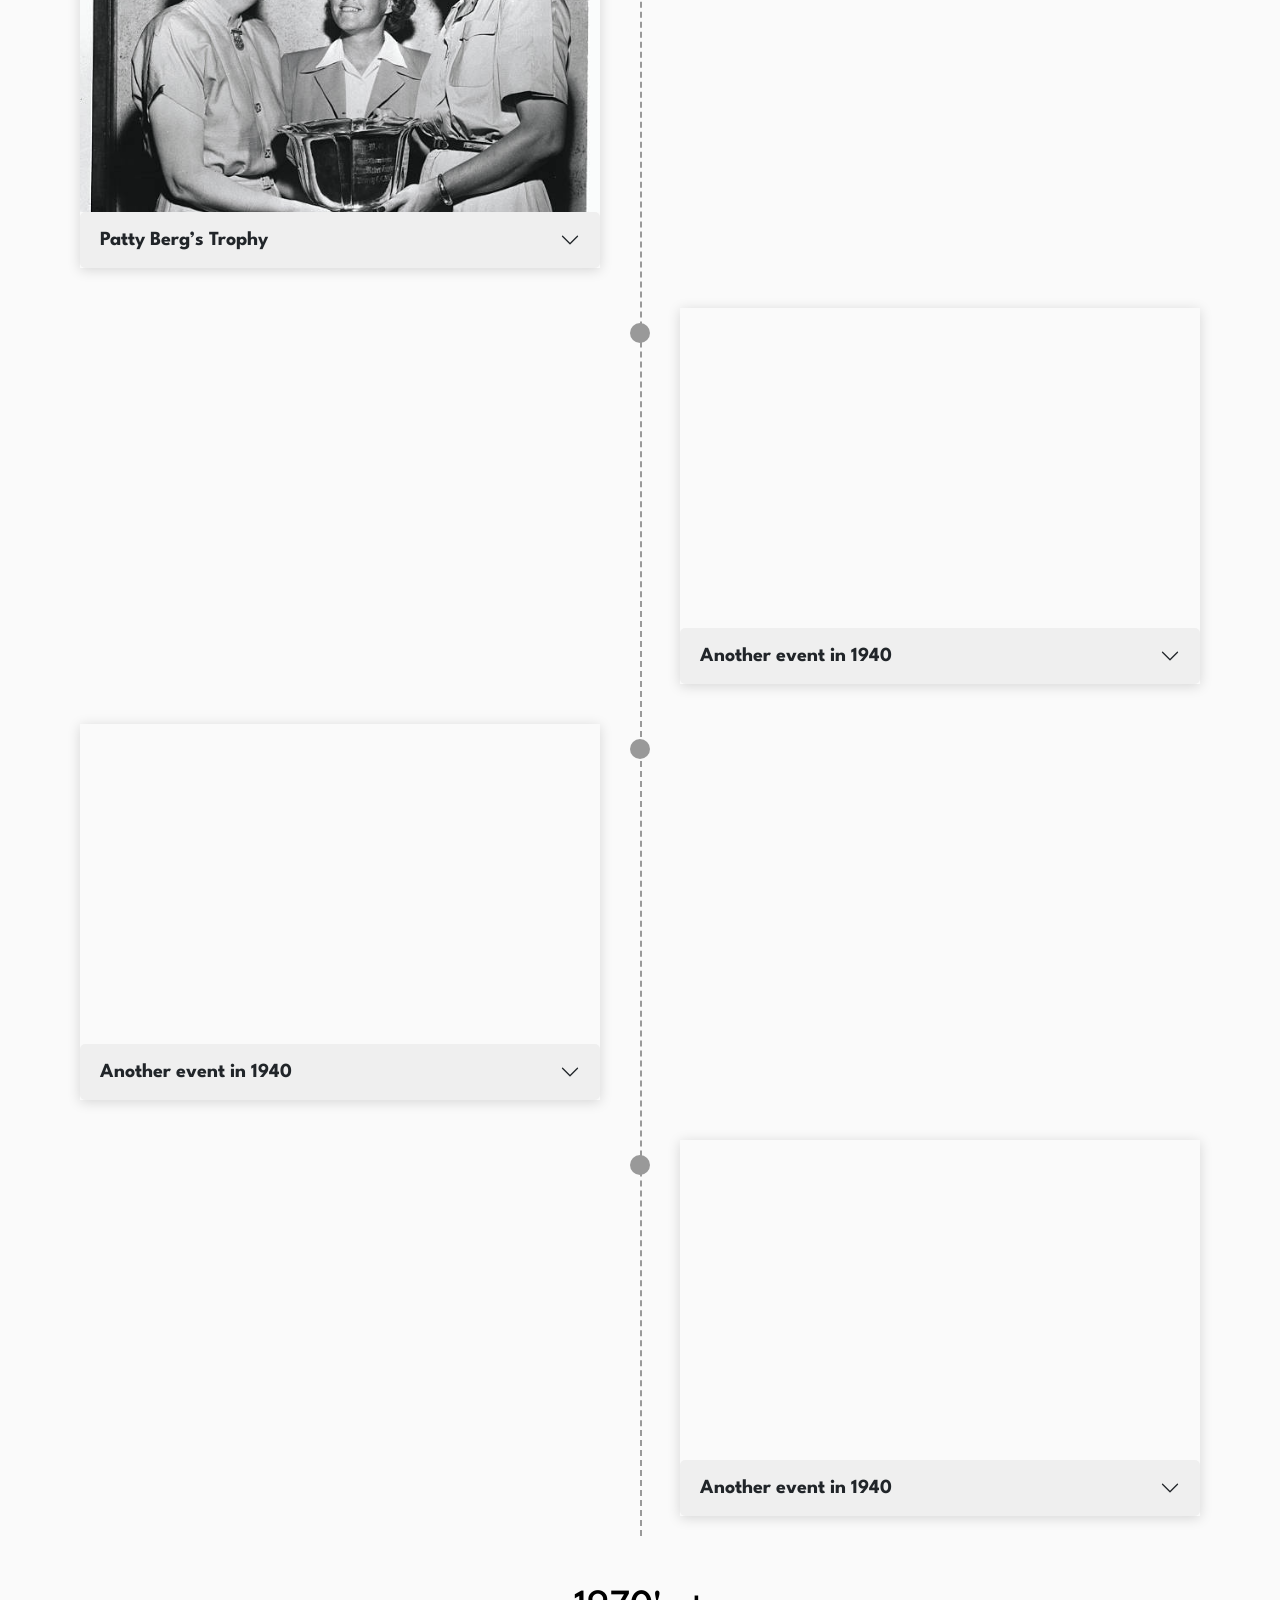
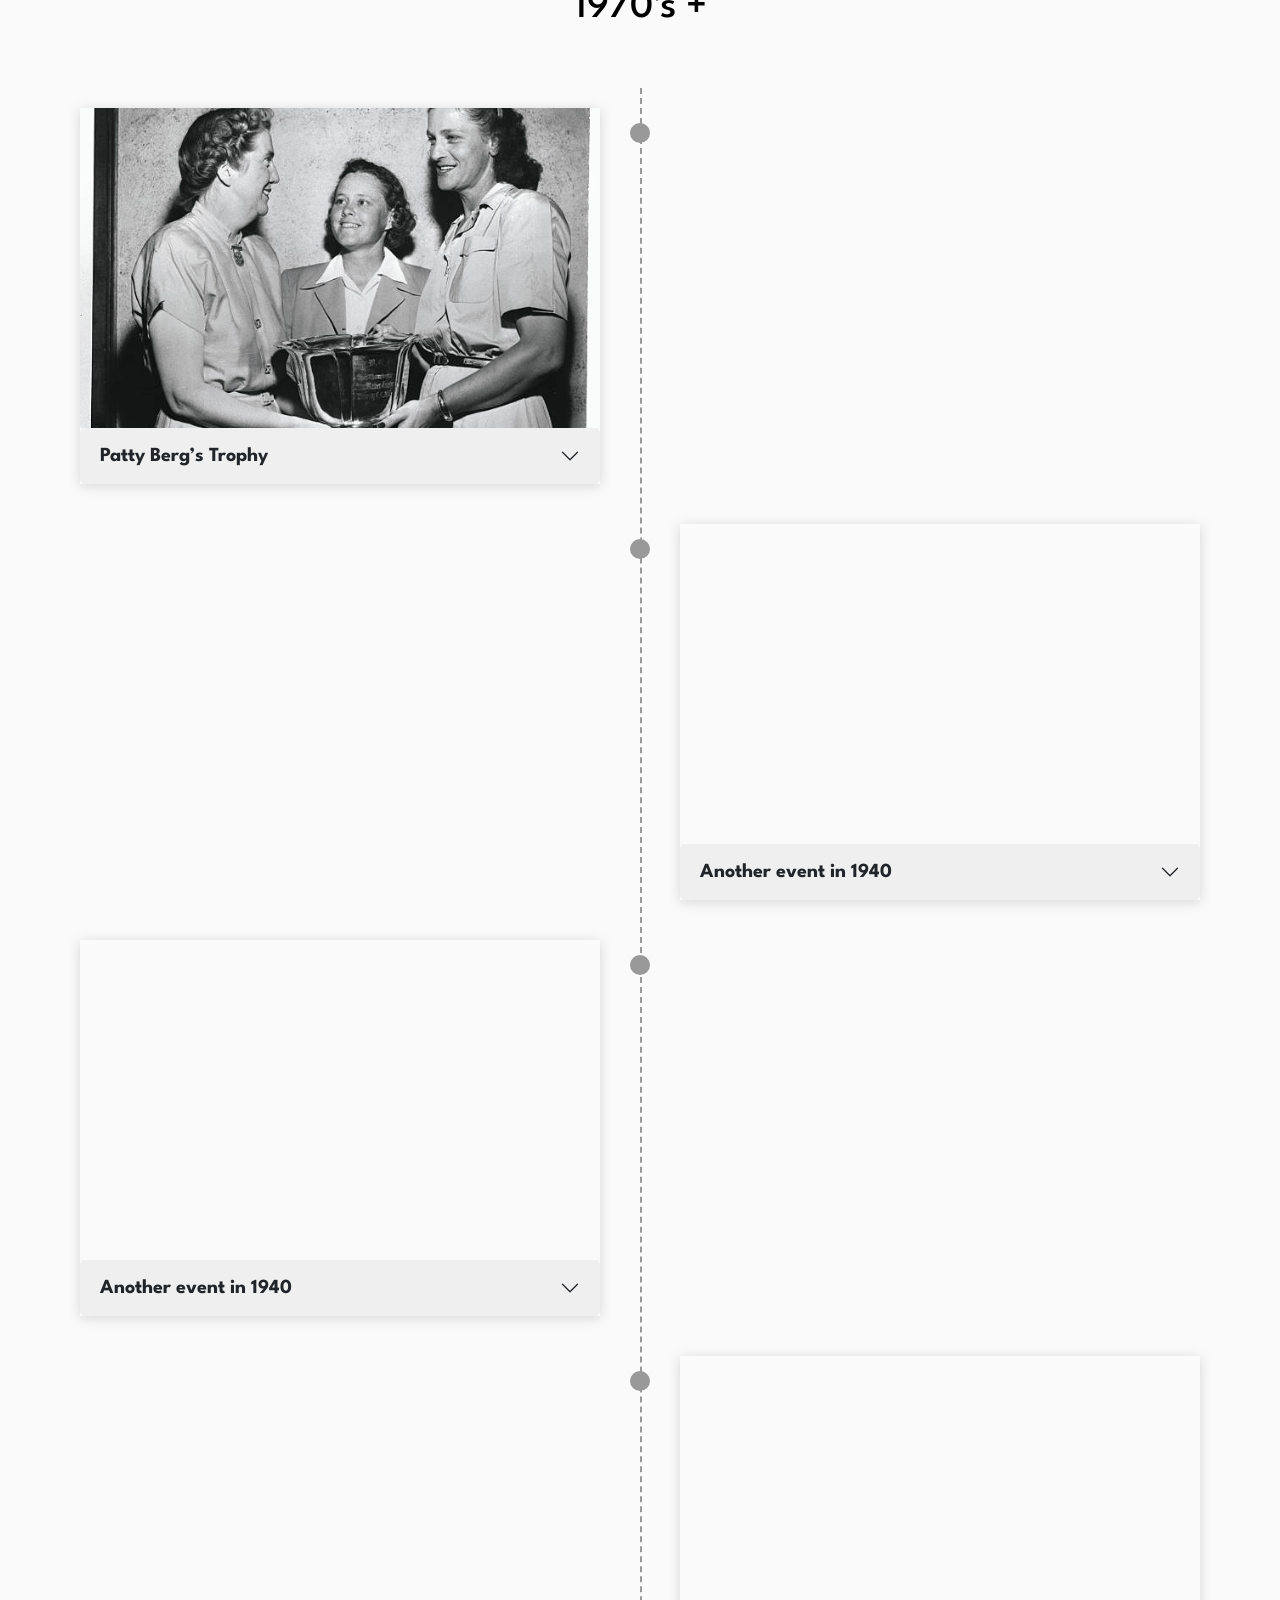
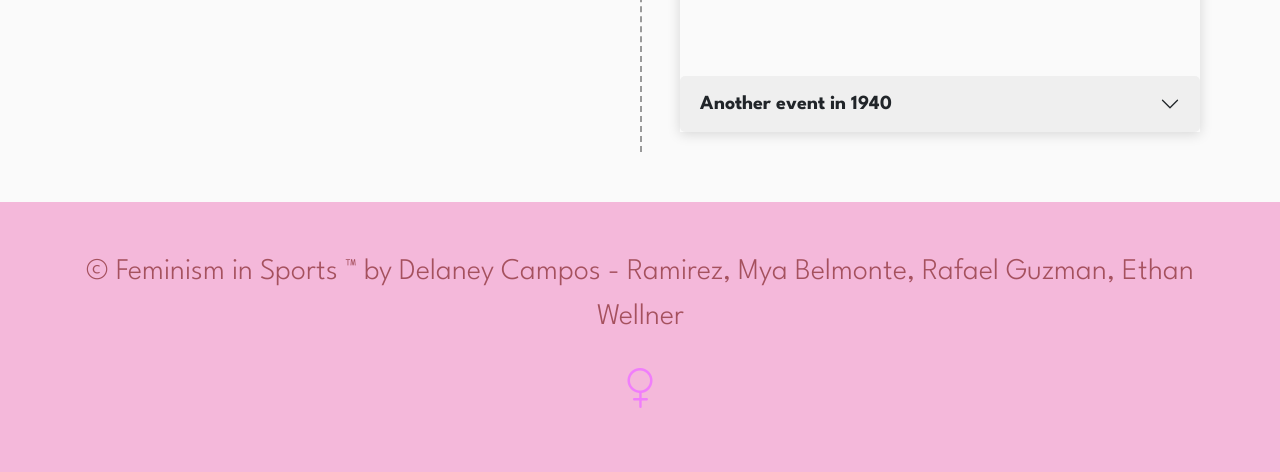
==== commit 4f431cd4: "Changes - locking in - added mya's overview to index - Changed all pages to just have artifacts" ====
--- a/index.html
+++ b/index.html
@@ -4,6 +4,7 @@
     <meta charset="UTF-8">
     <meta name="viewport" content="width=device-width, initial-scale=1.0">
     <title>Feminism in Sports</title>
+    <link rel="icon" type="image/png" href="img/feminist.png">
     <link href="https://cdn.jsdelivr.net/npm/bootstrap@5.3.8/dist/css/bootstrap.min.css"
                rel="stylesheet" integrity="sha384-sRIl4kxILFvY47J16cr9ZwB07vP4J8+LH7qKQnuqkuIAvNWLzeN8tE5YBujZqJLB"
                crossorigin="anonymous">
@@ -63,67 +64,36 @@
 
     <!--Content-->
     <section class="image-background">
-        <div class="image-text text-center">
+        <div class="image-text text-center" data-aos="fade-up" data-aos-duration="2000">
             <h1><b>Feminism in Sports</b></h1>
             <br><br>
             <h3>How did women in sports represent the struggles for women's rights?</h3>
         </div>
     </section>
 
-    <section class="feminism-overview">
-        <div class="text-center feminism-text">
+    <br><br>
+
+    <section class="feminism-sports">
+        <div class="text-center feminism-text" data-aos="zoom-in">
             <br><br>
-            <h1><b>Feminism Overview</b></h1>
+            <h1><b>Feminism in Sports Outcome</b></h1>
         </div>
         <br>
-        <div class="row align-items-center gx-5">
-            <div class="col-md-6">
-                <div class="overview-text">
-                    <p>Lorem ipsum dolor sit amet, consectetur adipiscing elit, sed do eiusmod tempor 
-                        incididunt ut labore et dolore magna aliqua. Ut enim ad minim veniam, quis nostrud 
-                        exercitation ullamco laboris nisi ut aliquip ex ea commodo consequat. Duis aute irure 
-                        dolor in reprehenderit in voluptate velit esse cillum dolore eu fugiat nulla pariatur. 
-                        Excepteur sint occaecat cupidatat non proident, sunt in culpa qui officia deserunt mollit 
-                        anim id est laborum.
-                    </p>
-                </div>
-            </div>
-
-            <div class="col-md-6">
                 <div class="background">
                     <img src="img/feminism.png" alt="Feminism Protest" class="image-size">
                 </div>
-            </div>
-        </div>
-    </section>
-
-    <br><br>
-
-    <section class="feminism-sports">
-        <div class="text-center feminism-text" data-aos="fade-right">
-            <br><br>
-            <h1><b>Feminism in Sports Overview</b></h1>
-        </div>
-        <br>
-        <div class="row align-items-center gx-5">
-            <div class="col-md-6">
-                <div class="background">
-                    <img src="img/feminism.png" alt="Feminism Protest" class="image-size">
-                </div>
-            </div>
-
-            <div class="col-md-6">
+                <br><br>
+
                 <div class="overview-text-sports">
-                    <p>Lorem ipsum dolor sit amet, consectetur adipiscing elit, sed do eiusmod tempor 
-                        incididunt ut labore et dolore magna aliqua. Ut enim ad minim veniam, quis nostrud 
-                        exercitation ullamco laboris nisi ut aliquip ex ea commodo consequat. Duis aute irure 
-                        dolor in reprehenderit in voluptate velit esse cillum dolore eu fugiat nulla pariatur. 
-                        Excepteur sint occaecat cupidatat non proident, sunt in culpa qui officia deserunt mollit 
-                        anim id est laborum.
+                    <p>The 1970s marked a huge turning point for women in sports. Women often faced discrimination, had limited opportunities, and faced many stereotypes that questioned their athletic abilities. Schools offered many fewer opportunities for female sports programs than they did for men's, and women were often excluded from leagues and competitions. These barriers reflected the larger societal beliefs that women should have fewer opportunities than men and that they can’t accomplish as much as men.
+As the feminist movement gained recognition and momentum in the 1960s and 1970s, women began challenging these restrictions on sports. Activists fought for equal rights in education, employment, and athletics. The passage of Title IX in 1972 and legal victories such as Maria Pepe’s Little League case helped open many doors for female athletes across the country.
+During the 1970s and 1980s, organizations such as the Association for Intercollegiate Athletics for Women (AIAW) worked to expand women’s college athletics. Traditional ideas about women in sports were increasingly challenged. Girls gained access to more teams, better equipment and facilities, and greater opportunities to compete.
+The impact of these changes can still be seen today. Women’s sports have experienced unprecedented growth in growth and popularity. Professional leagues such as the Women’s National Basketball Association (WNBA) have reached record attendance and TV ratings. They continue to expand their audiences and opportunities for athletes. Recently, WNBA players negotiated major salary increases, asking to be paid the same percentage of revenue as players in the NBA. The fight for equality is still happening today, but these women continue to advocate for equal treatment and professional respect.
+Women’s opportunities in sports continue to grow exponentially today. New leagues are being created left and right. New leagues such as Unrivaled, started in 2025, and Project B, scheduled to start late 2026, provide additional ways for athletes to earn salaries, get together, and work on their game professionally during the WNBA offseason. This helps combat a huge issue in many women's sports; there are often more talented players than roster spots. It’s not just basketball that continues to grow. Many sports are gaining new leagues. For example, the Women’s National Football Conference (WNFC) started in 2018 and includes the Jersey Shore Waves.
+Today, female athletes have access to opportunities that would’ve been unimaginable when Title IX was passed in 1972. College scholarships, professional Leagues, increased media coverage, and growing fan support demonstrate how far women's sports have come, and it will only continue to grow from here.
                     </p>
                 </div>
-            </div>
-        </div>
+
     </section>
     <br>
 
--- a/styles.css
+++ b/styles.css
@@ -419,8 +419,17 @@
     height: 320px;
 
     object-fit: cover;
+    object-position: center 0%;
 
     transition: transform .4s ease;
+}
+
+.billie-img {
+    width: 80%;
+    height: 250px;
+    object-fit: contain;
+    display: block;
+    margin: 0 auto;
 }
 
 .artifact-card:hover img{
@@ -450,4 +459,21 @@
     width: 100%;
     border-radius: 15px;
     margin-bottom: 20px;
+}
+
+/*Top of years page*/
+
+.image-background-1940{
+    height: calc(100vh - 80px);
+    background-image: linear-gradient(rgba(0, 0, 0, 0.1),
+                    rgba(0, 0, 0, 0.5)),
+                    url("img/1940/basketball1940.png");
+    background-size: cover;
+    background-position: center 0%;
+    background-repeat: no-repeat;
+    
+
+    display: flex;
+    justify-content: center; /* Centers horizontally */
+    align-items: center;     /* Centers vertically */
 }
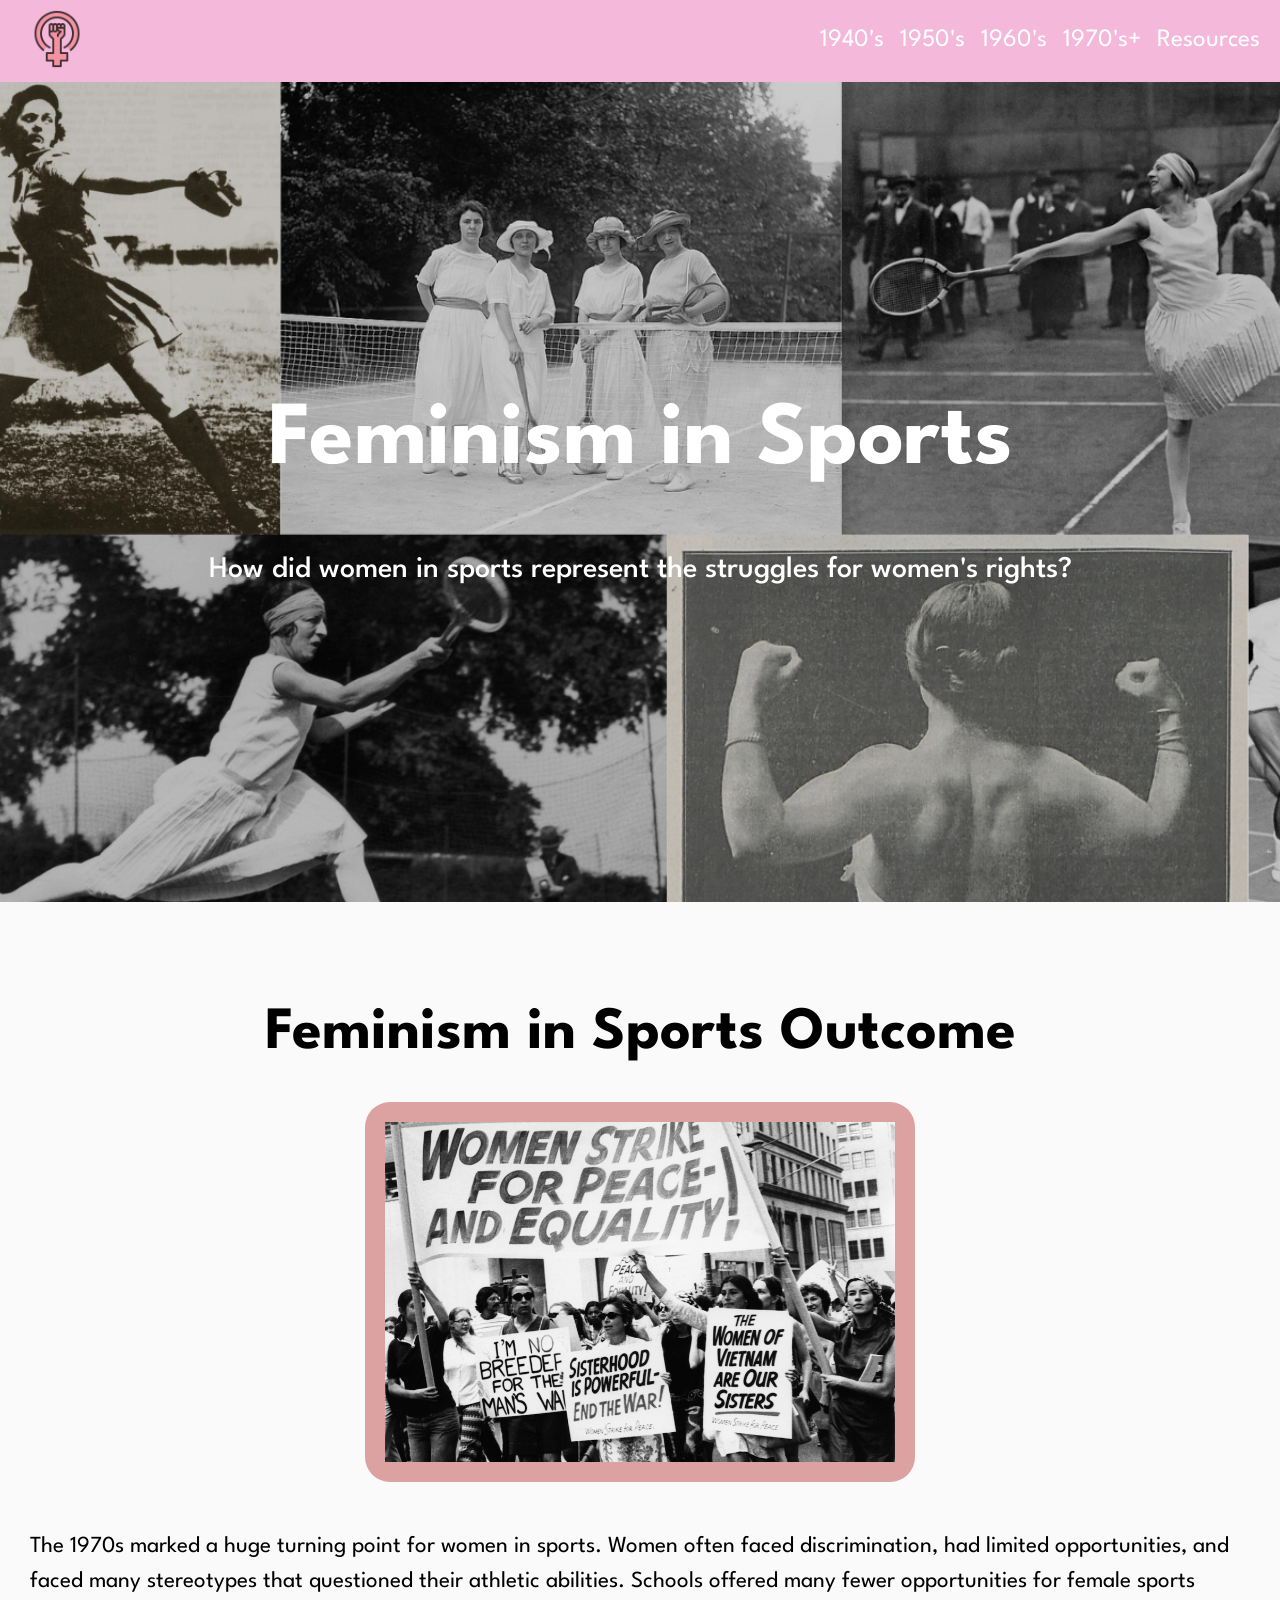
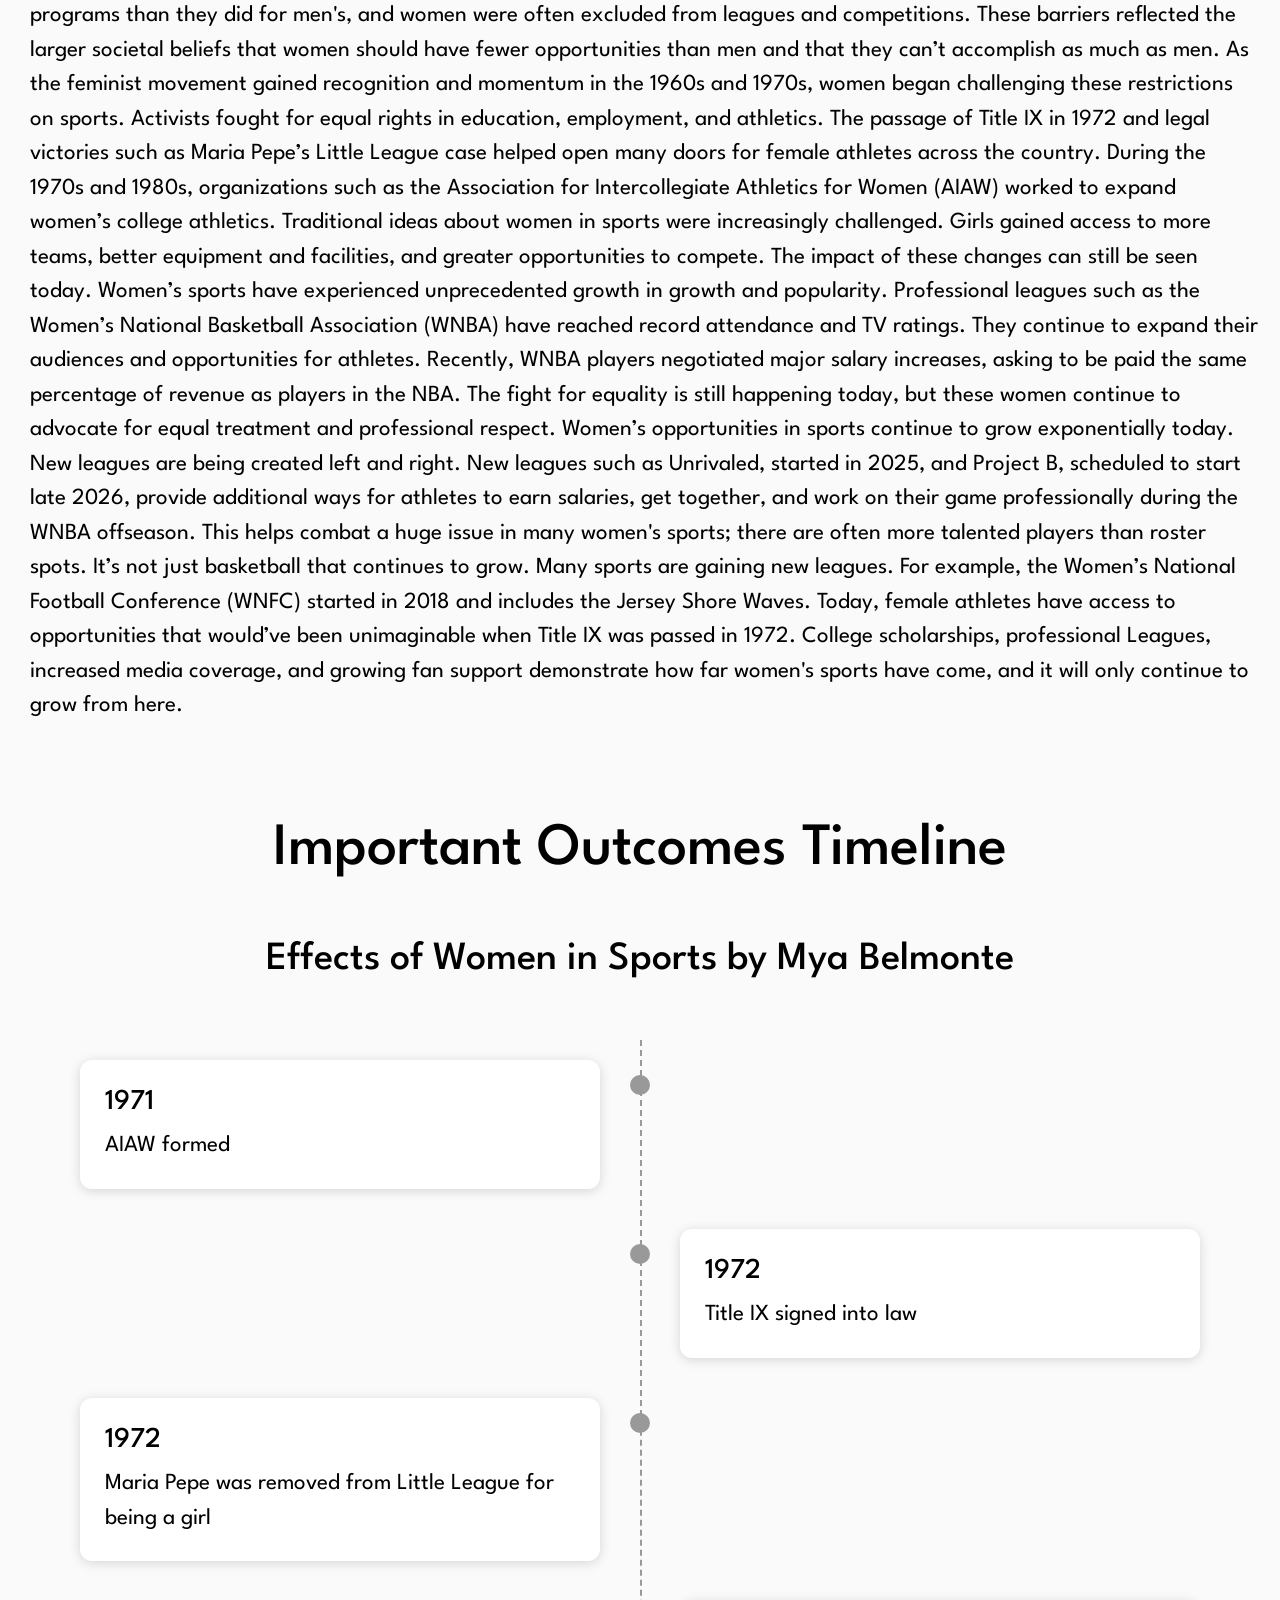
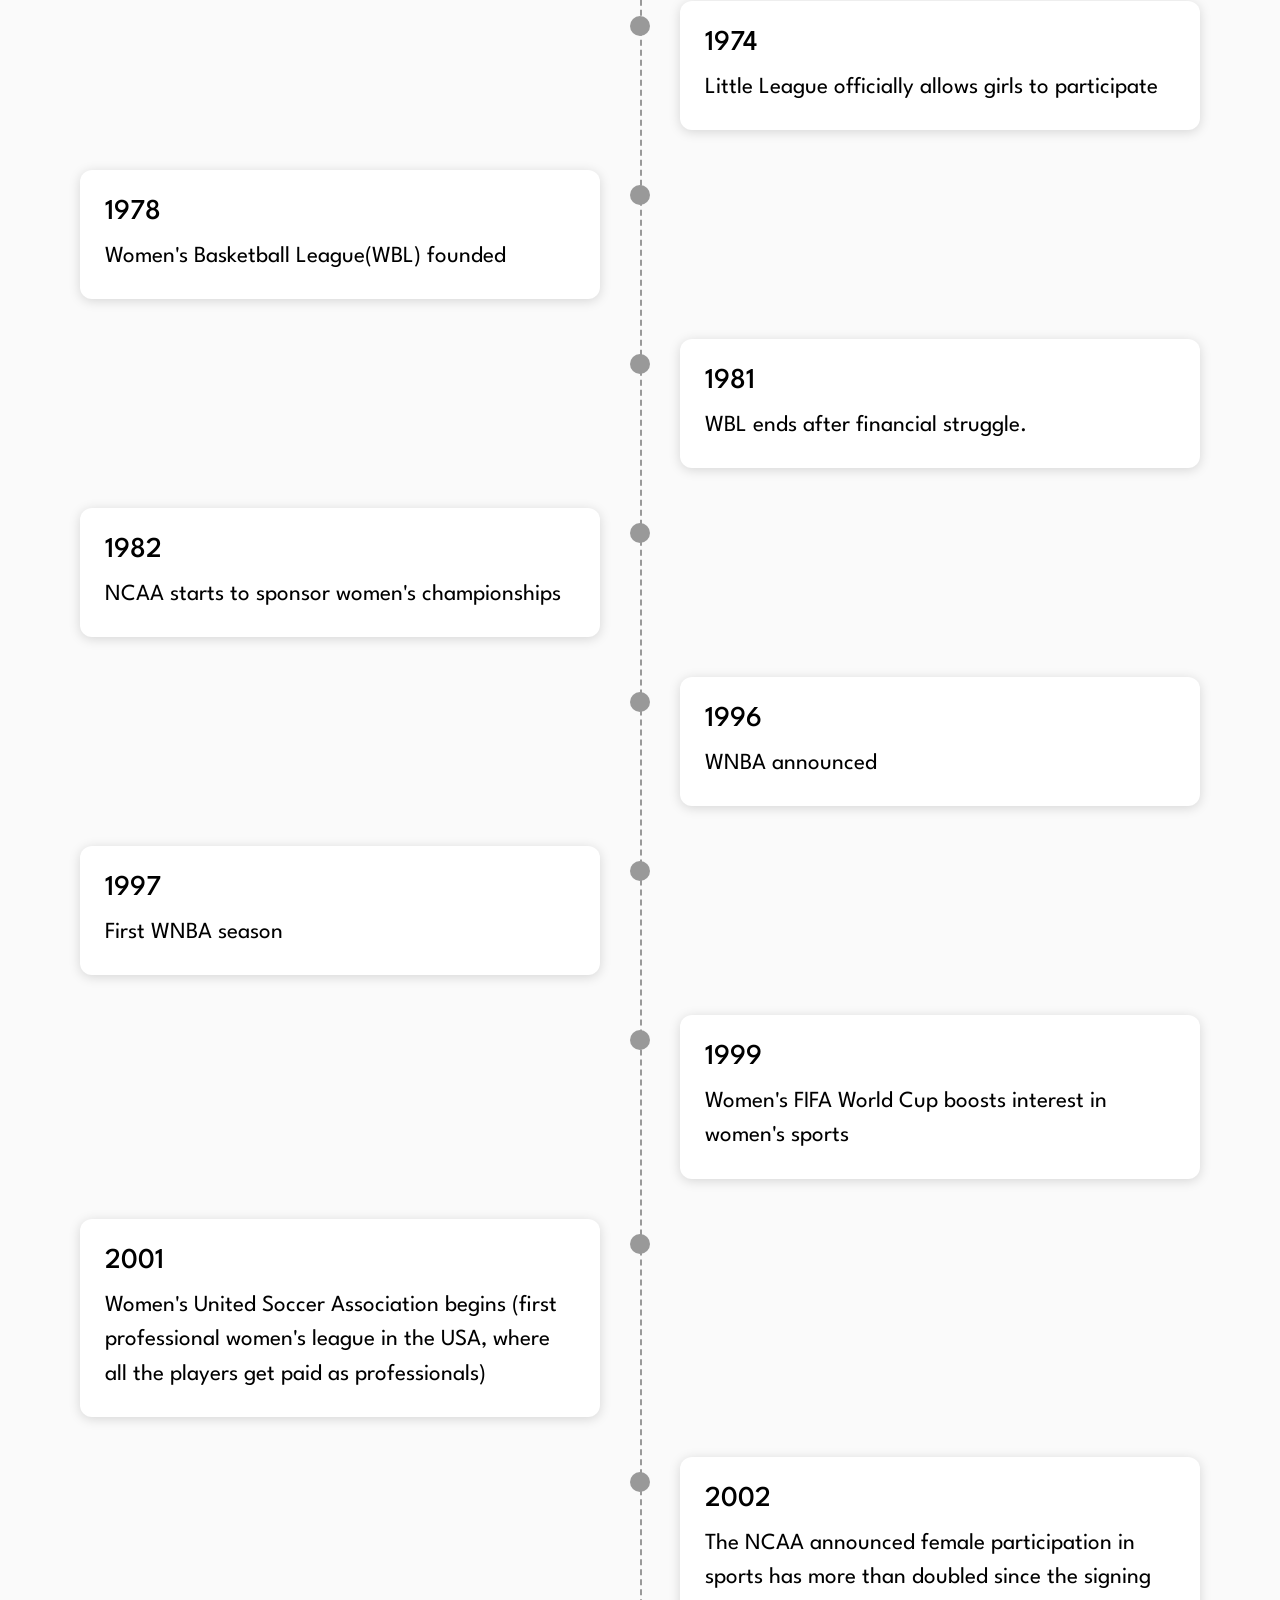
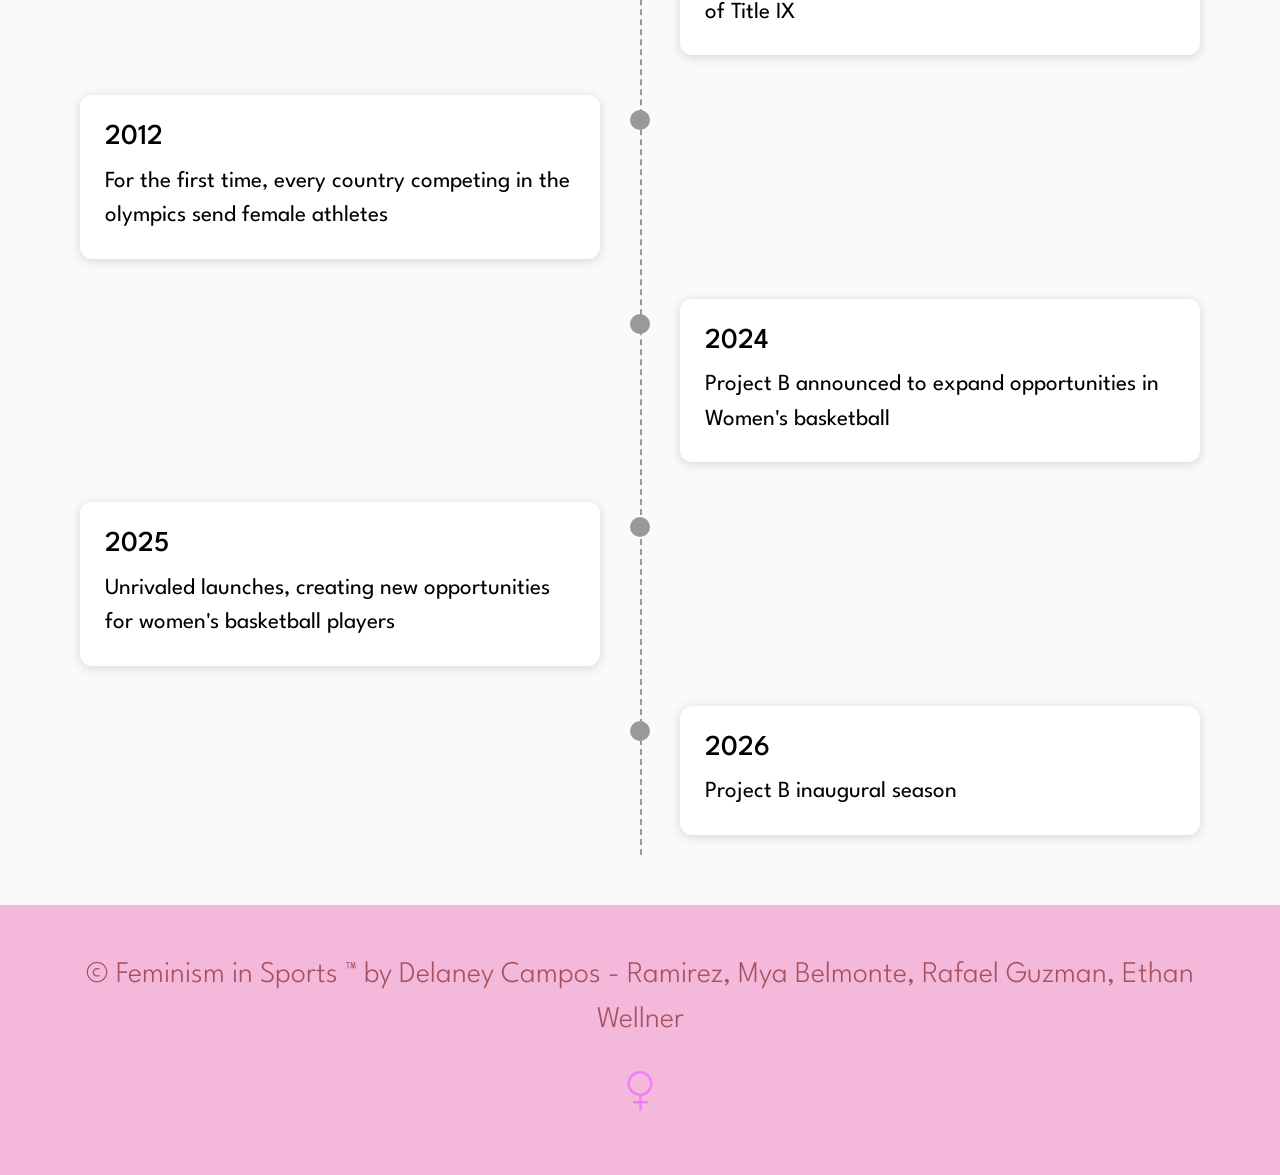
==== commit 2549fad1: "Changes" ====
--- a/index.html
+++ b/index.html
@@ -99,459 +99,127 @@
 
     <section class="timeline-section">
 
-        <h1 class="timeline-title" data-aos="fade-up">Timeline</h1>
-
-        <!--1940's TIMELINE-->
-        <h1 class="text-center spacing">1940's</h3>
+        <h1 class="timeline-title" data-aos="fade-up">Important Outcomes Timeline</h1>
+
+        <!-- TIMELINE-->
+        <h1 class="text-center spacing">Effects of Women in Sports by Mya Belmonte</h3>
         <br><br>
         <div class="main-timeline">
-            <!-- Event 1 -->
-            <div class="timeline-item left">
-                <div class="timeline-card" data-aos="fade-right" data-aos-duration="1000">
-                    <div class="timeline-image" style="background-image:url('img/1940/PattyBerg’sTrophy.png');"></div>
-                    <div class="accordion" id="timeline1">
-                        <div class="accordion-item">
-                            <h2 class="accordion-header">
-                                <button class="accordion-button collapsed" 
-                                        type="button"
-                                        data-bs-toggle="collapse"
-                                        data-bs-target="#year1940">
-                                    Patty Berg’s Trophy
-                                </button>
-                            </h2>
-
-                            <div id="year1940" class="accordion-collapse collapse">
-                                <div class="accordion-body">
-                                    Brief description
-                                </div>
-                            </div>
-                        </div>
-                    </div>
-
-                </div>
-            </div>
-
-            <!-- Event 2 -->
-            <div class="timeline-item right">
-                <div class="timeline-card" data-aos="fade-left" data-aos-duration="1000">
-                    <div class="timeline-image" style="background-image:url('img/1950s.jpg');"></div>
-
-                    <div class="accordion" id="timeline2">
-                        <div class="accordion-item">
-                            <h2 class="accordion-header">
-                                <button class="accordion-button collapsed"
-                                        type="button"
-                                        data-bs-toggle="collapse"
-                                        data-bs-target="#year1950">
-                                    Another event in 1940
-                                </button>
-                            </h2>
-
-                            <div id="year1950" class="accordion-collapse collapse">
-                                <div class="accordion-body">
-                                    Description of the 1950s event goes here.
-                                </div>
-                            </div>
-                        </div>
-                    </div>
-
-                </div>
-            </div>
-
-            <!-- Event 3 -->
-            <div class="timeline-item left">
-                <div class="timeline-card" data-aos="fade-right" data-aos-duration="1000">
-                    <div class="timeline-image" style="background-image:url('img/1960s.jpg');"></div>
-
-                    <div class="accordion" id="timeline3">
-                        <div class="accordion-item">
-                            <h2 class="accordion-header">
-                                <button class="accordion-button collapsed"
-                                        type="button"
-                                        data-bs-toggle="collapse"
-                                        data-bs-target="#year1960">
-                                    Another event in 1940
-                                </button>
-                            </h2>
-
-                            <div id="year1960" class="accordion-collapse collapse">
-                                <div class="accordion-body">
-                                    Description of the 1960s event goes here.
-                                </div>
-                            </div>
-                        </div>
-                    </div>
-
-                </div>
-            </div>
-
-            <!-- Event 4 -->
-            <div class="timeline-item right">
-                <div class="timeline-card" data-aos="fade-left" data-aos-duration="1000">
-                    <div class="timeline-image" style="background-image:url('img/1970s.jpg');"></div>
-
-                    <div class="accordion" id="timeline4">
-                        <div class="accordion-item">
-                            <h2 class="accordion-header">
-                                <button class="accordion-button collapsed"
-                                        type="button"
-                                        data-bs-toggle="collapse"
-                                        data-bs-target="#year1970">
-                                    Another event in 1940
-                                </button>
-                            </h2>
-
-                            <div id="year1970" class="accordion-collapse collapse">
-                                <div class="accordion-body">
-                                    Description of the 1970s+ event goes here.
-                                </div>
-                            </div>
-                        </div>
-                    </div>
-
-                </div>
-            </div>
-
-        </div>
-
-        <!--1950's TIMELINE-->
-        <br><br>
-        <h1 class="text-center spacing">1950's</h3>
-        <br><br>
-        <div class="main-timeline">
-            <!-- Event 1 -->
-            <div class="timeline-item left">
-                <div class="timeline-card" data-aos="fade-right" data-aos-duration="1000">
-                    <div class="timeline-image" style="background-image:url('img/1940/PattyBerg’sTrophy.png');"></div>
-                    <div class="accordion" id="timeline1">
-                        <div class="accordion-item">
-                            <h2 class="accordion-header">
-                                <button class="accordion-button collapsed" 
-                                        type="button"
-                                        data-bs-toggle="collapse"
-                                        data-bs-target="#year1940">
-                                    Patty Berg’s Trophy
-                                </button>
-                            </h2>
-
-                            <div id="year1940" class="accordion-collapse collapse">
-                                <div class="accordion-body">
-                                    Brief description
-                                </div>
-                            </div>
-                        </div>
-                    </div>
-
-                </div>
-            </div>
-
-            <!-- Event 2 -->
-            <div class="timeline-item right">
-                <div class="timeline-card" data-aos="fade-left" data-aos-duration="1000">
-                    <div class="timeline-image" style="background-image:url('img/1950s.jpg');"></div>
-
-                    <div class="accordion" id="timeline2">
-                        <div class="accordion-item">
-                            <h2 class="accordion-header">
-                                <button class="accordion-button collapsed"
-                                        type="button"
-                                        data-bs-toggle="collapse"
-                                        data-bs-target="#year1950">
-                                    Another event in 1940
-                                </button>
-                            </h2>
-
-                            <div id="year1950" class="accordion-collapse collapse">
-                                <div class="accordion-body">
-                                    Description of the 1950s event goes here.
-                                </div>
-                            </div>
-                        </div>
-                    </div>
-
-                </div>
-            </div>
-
-            <!-- Event 3 -->
-            <div class="timeline-item left">
-                <div class="timeline-card" data-aos="fade-right" data-aos-duration="1000">
-                    <div class="timeline-image" style="background-image:url('img/1960s.jpg');"></div>
-
-                    <div class="accordion" id="timeline3">
-                        <div class="accordion-item">
-                            <h2 class="accordion-header">
-                                <button class="accordion-button collapsed"
-                                        type="button"
-                                        data-bs-toggle="collapse"
-                                        data-bs-target="#year1960">
-                                    Another event in 1940
-                                </button>
-                            </h2>
-
-                            <div id="year1960" class="accordion-collapse collapse">
-                                <div class="accordion-body">
-                                    Description of the 1960s event goes here.
-                                </div>
-                            </div>
-                        </div>
-                    </div>
-
-                </div>
-            </div>
-
-            <!-- Event 4 -->
-            <div class="timeline-item right">
-                <div class="timeline-card" data-aos="fade-left" data-aos-duration="1000">
-                    <div class="timeline-image" style="background-image:url('img/1970s.jpg');"></div>
-
-                    <div class="accordion" id="timeline4">
-                        <div class="accordion-item">
-                            <h2 class="accordion-header">
-                                <button class="accordion-button collapsed"
-                                        type="button"
-                                        data-bs-toggle="collapse"
-                                        data-bs-target="#year1970">
-                                    Another event in 1940
-                                </button>
-                            </h2>
-
-                            <div id="year1970" class="accordion-collapse collapse">
-                                <div class="accordion-body">
-                                    Description of the 1970s+ event goes here.
-                                </div>
-                            </div>
-                        </div>
-                    </div>
-
-                </div>
-            </div>
-
-        </div>
-
-        <!--1960's TIMELINE-->
-        <br><br>
-        <h1 class="text-center spacing">1960's</h3>
-        <br><br>
-        <div class="main-timeline">
-            <!-- Event 1 -->
-            <div class="timeline-item left">
-                <div class="timeline-card" data-aos="fade-right" data-aos-duration="1000">
-                    <div class="timeline-image" style="background-image:url('img/1940/PattyBerg’sTrophy.png');"></div>
-                    <div class="accordion" id="timeline1">
-                        <div class="accordion-item">
-                            <h2 class="accordion-header">
-                                <button class="accordion-button collapsed" 
-                                        type="button"
-                                        data-bs-toggle="collapse"
-                                        data-bs-target="#year1940">
-                                    Patty Berg’s Trophy
-                                </button>
-                            </h2>
-
-                            <div id="year1940" class="accordion-collapse collapse">
-                                <div class="accordion-body">
-                                    Brief description
-                                </div>
-                            </div>
-                        </div>
-                    </div>
-
-                </div>
-            </div>
-
-            <!-- Event 2 -->
-            <div class="timeline-item right">
-                <div class="timeline-card" data-aos="fade-left" data-aos-duration="1000">
-                    <div class="timeline-image" style="background-image:url('img/1950s.jpg');"></div>
-
-                    <div class="accordion" id="timeline2">
-                        <div class="accordion-item">
-                            <h2 class="accordion-header">
-                                <button class="accordion-button collapsed"
-                                        type="button"
-                                        data-bs-toggle="collapse"
-                                        data-bs-target="#year1950">
-                                    Another event in 1940
-                                </button>
-                            </h2>
-
-                            <div id="year1950" class="accordion-collapse collapse">
-                                <div class="accordion-body">
-                                    Description of the 1950s event goes here.
-                                </div>
-                            </div>
-                        </div>
-                    </div>
-
-                </div>
-            </div>
-
-            <!-- Event 3 -->
-            <div class="timeline-item left">
-                <div class="timeline-card" data-aos="fade-right" data-aos-duration="1000">
-                    <div class="timeline-image" style="background-image:url('img/1960s.jpg');"></div>
-
-                    <div class="accordion" id="timeline3">
-                        <div class="accordion-item">
-                            <h2 class="accordion-header">
-                                <button class="accordion-button collapsed"
-                                        type="button"
-                                        data-bs-toggle="collapse"
-                                        data-bs-target="#year1960">
-                                    Another event in 1940
-                                </button>
-                            </h2>
-
-                            <div id="year1960" class="accordion-collapse collapse">
-                                <div class="accordion-body">
-                                    Description of the 1960s event goes here.
-                                </div>
-                            </div>
-                        </div>
-                    </div>
-
-                </div>
-            </div>
-
-            <!-- Event 4 -->
-            <div class="timeline-item right">
-                <div class="timeline-card" data-aos="fade-left" data-aos-duration="1000">
-                    <div class="timeline-image" style="background-image:url('img/1970s.jpg');"></div>
-
-                    <div class="accordion" id="timeline4">
-                        <div class="accordion-item">
-                            <h2 class="accordion-header">
-                                <button class="accordion-button collapsed"
-                                        type="button"
-                                        data-bs-toggle="collapse"
-                                        data-bs-target="#year1970">
-                                    Another event in 1940
-                                </button>
-                            </h2>
-
-                            <div id="year1970" class="accordion-collapse collapse">
-                                <div class="accordion-body">
-                                    Description of the 1970s+ event goes here.
-                                </div>
-                            </div>
-                        </div>
-                    </div>
-
-                </div>
-            </div>
-        </div>
-
-        <!--1970's TIMELINE-->
-        <br><br>
-        <h1 class="text-center spacing">1970's +</h3>
-        <br><br>
-        <div class="main-timeline">
-            <!-- Event 1 -->
-            <div class="timeline-item left">
-                <div class="timeline-card" data-aos="fade-right" data-aos-duration="1000">
-                    <div class="timeline-image" style="background-image:url('img/1940/PattyBerg’sTrophy.png');"></div>
-                    <div class="accordion" id="timeline1">
-                        <div class="accordion-item">
-                            <h2 class="accordion-header">
-                                <button class="accordion-button collapsed" 
-                                        type="button"
-                                        data-bs-toggle="collapse"
-                                        data-bs-target="#year1940">
-                                    Patty Berg’s Trophy
-                                </button>
-                            </h2>
-
-                            <div id="year1940" class="accordion-collapse collapse">
-                                <div class="accordion-body">
-                                    Brief description
-                                </div>
-                            </div>
-                        </div>
-                    </div>
-
-                </div>
-            </div>
-
-            <!-- Event 2 -->
-            <div class="timeline-item right">
-                <div class="timeline-card" data-aos="fade-left" data-aos-duration="1000">
-                    <div class="timeline-image" style="background-image:url('img/1950s.jpg');"></div>
-
-                    <div class="accordion" id="timeline2">
-                        <div class="accordion-item">
-                            <h2 class="accordion-header">
-                                <button class="accordion-button collapsed"
-                                        type="button"
-                                        data-bs-toggle="collapse"
-                                        data-bs-target="#year1950">
-                                    Another event in 1940
-                                </button>
-                            </h2>
-
-                            <div id="year1950" class="accordion-collapse collapse">
-                                <div class="accordion-body">
-                                    Description of the 1950s event goes here.
-                                </div>
-                            </div>
-                        </div>
-                    </div>
-
-                </div>
-            </div>
-
-            <!-- Event 3 -->
-            <div class="timeline-item left">
-                <div class="timeline-card" data-aos="fade-right" data-aos-duration="1000">
-                    <div class="timeline-image" style="background-image:url('img/1960s.jpg');"></div>
-
-                    <div class="accordion" id="timeline3">
-                        <div class="accordion-item">
-                            <h2 class="accordion-header">
-                                <button class="accordion-button collapsed"
-                                        type="button"
-                                        data-bs-toggle="collapse"
-                                        data-bs-target="#year1960">
-                                    Another event in 1940
-                                </button>
-                            </h2>
-
-                            <div id="year1960" class="accordion-collapse collapse">
-                                <div class="accordion-body">
-                                    Description of the 1960s event goes here.
-                                </div>
-                            </div>
-                        </div>
-                    </div>
-
-                </div>
-            </div>
-
-            <!-- Event 4 -->
-            <div class="timeline-item right">
-                <div class="timeline-card" data-aos="fade-left" data-aos-duration="1000">
-                    <div class="timeline-image" style="background-image:url('img/1970s.jpg');"></div>
-
-                    <div class="accordion" id="timeline4">
-                        <div class="accordion-item">
-                            <h2 class="accordion-header">
-                                <button class="accordion-button collapsed"
-                                        type="button"
-                                        data-bs-toggle="collapse"
-                                        data-bs-target="#year1970">
-                                    Another event in 1940
-                                </button>
-                            </h2>
-
-                            <div id="year1970" class="accordion-collapse collapse">
-                                <div class="accordion-body">
-                                    Description of the 1970s+ event goes here.
-                                </div>
-                            </div>
-                        </div>
-                    </div>
-
-                </div>
-            </div>
+            <!-- Event 1  data-aos="fade-right" for left data-aos-duration="1000"-->
+            <div class="timeline-item left">
+                <div class="timeline-card" data-aos="fade-right" data-aos-duration="1000">
+                    <h3>1971</h3>
+                    <p>AIAW formed</p>
+                </div>
+            </div>
+
+            <div class="timeline-item right">
+                <div class="timeline-card" data-aos="fade-left" data-aos-duration="1000">
+                    <h3>1972</h3>
+                    <p>Title IX signed into law</p>
+                </div>
+            </div>
+
+            <div class="timeline-item left">
+                <div class="timeline-card" data-aos="fade-right" data-aos-duration="1000">
+                    <h3>1972</h3>
+                    <p>Maria Pepe was removed from Little League for being a girl</p>
+                </div>
+            </div>
+
+            <div class="timeline-item right">
+                <div class="timeline-card" data-aos="fade-left" data-aos-duration="1000">
+                    <h3>1974</h3>
+                    <p>Little League officially allows girls to participate</p>
+                </div>
+            </div>
+
+            <div class="timeline-item left">
+                <div class="timeline-card" data-aos="fade-right" data-aos-duration="1000">
+                    <h3>1978</h3>
+                    <p>Women's Basketball League(WBL) founded</p>
+                </div>
+            </div>
+
+            <div class="timeline-item right">
+                <div class="timeline-card" data-aos="fade-left" data-aos-duration="1000">
+                    <h3>1981</h3>
+                    <p>WBL ends after financial struggle.</p>
+                </div>
+            </div>
+
+            <div class="timeline-item left">
+                <div class="timeline-card" data-aos="fade-right" data-aos-duration="1000">
+                    <h3>1982</h3>
+                    <p>NCAA starts to sponsor women's championships</p>
+                </div>
+            </div>
+
+            <div class="timeline-item right">
+                <div class="timeline-card" data-aos="fade-left" data-aos-duration="1000">
+                    <h3>1996</h3>
+                    <p>WNBA announced</p>
+                </div>
+            </div>
+
+            <div class="timeline-item left">
+                <div class="timeline-card" data-aos="fade-right" data-aos-duration="1000">
+                    <h3>1997</h3>
+                    <p>First WNBA season</p>
+                </div>
+            </div>
+
+            <div class="timeline-item right">
+                <div class="timeline-card" data-aos="fade-left" data-aos-duration="1000">
+                    <h3>1999</h3>
+                    <p>Women's FIFA World Cup boosts interest in women's sports</p>
+                </div>
+            </div>
+
+            <div class="timeline-item left">
+                <div class="timeline-card" data-aos="fade-right" data-aos-duration="1000">
+                    <h3>2001</h3>
+                    <p>Women's United Soccer Association begins 
+                        (first professional women's league in the USA, where all the players get 
+                        paid as professionals)</p>
+                </div>
+            </div>
+
+            <div class="timeline-item right">
+                <div class="timeline-card" data-aos="fade-left" data-aos-duration="1000">
+                    <h3>2002</h3>
+                    <p>The NCAA announced female participation in sports has more than doubled since the signing of Title IX</p>
+                </div>
+            </div>
+
+            <div class="timeline-item left">
+                <div class="timeline-card" data-aos="fade-right" data-aos-duration="1000">
+                    <h3>2012</h3>
+                    <p>For the first time, every country competing in the olympics send female athletes</p>
+                </div>
+            </div>
+
+            <div class="timeline-item right">
+                <div class="timeline-card" data-aos="fade-left" data-aos-duration="1000">
+                    <h3>2024</h3>
+                    <p>Project B announced to expand opportunities in Women's basketball</p>
+                </div>
+            </div>
+
+            <div class="timeline-item left">
+                <div class="timeline-card" data-aos="fade-right" data-aos-duration="1000">
+                    <h3>2025</h3>
+                    <p>Unrivaled launches, creating new opportunities for women's basketball players</p>
+                </div>
+            </div>
+
+            <div class="timeline-item right">
+                <div class="timeline-card" data-aos="fade-left" data-aos-duration="1000">
+                    <h3>2026</h3>
+                    <p>Project B inaugural season</p>
+                </div>
+            </div>
+            
 
         </div>
     </section>
--- a/styles.css
+++ b/styles.css
@@ -230,7 +230,7 @@
     margin: auto;
 }
 
-/* Center line */
+/* Center Line */
 
 .main-timeline::after{
     content: "";
@@ -257,7 +257,7 @@
     left: 50%;
 }
 
-/* Circle */
+/* Timeline Dots */
 
 .timeline-item::after{
     content: "";
@@ -281,66 +281,20 @@
 /* ---------------- Card ---------------- */
 
 .timeline-card{
-    overflow: hidden;
+    padding: 25px;
+    background: white;
+    border-radius: 12px;
     box-shadow: 0 2px 12px rgba(0,0,0,.15);
-/* 
-    opacity: 0;
-    scale: .8;
-
-    animation: fadeIn linear forwards;
-    animation-timeline: view();
-    animation-range: entry 100px cover 40%; */
-}
-
-.left .timeline-card{
-    transform-origin: left;
-}
-
-.right .timeline-card{
-    transform-origin: right;
-}
-
-@keyframes fadeIn{
-    to{
-        opacity: 1;
-        scale: 1;
-    }
-}
-
-/* ---------------- Image ---------------- */
-
-.timeline-image{
-    height: 320px;
-    background-position: center;
-    background-size: cover;
-    filter: saturate(40%);
-    transition: .4s;
-}
-
-.timeline-card:hover .timeline-image{
-    filter: saturate(100%);
-    transform: scale(1.08);
-}
-
-/* ---------------- Accordion ---------------- */
-
-.accordion-item{
-    border: none;
-}
-
-.accordion-button{
-    background: #efefef;
-    font-size: 20px;
-    font-weight: bold;
-}
-
-.accordion-button:not(.collapsed){
-    background: #f4b8da;
-    color: white;
-}
-
-.accordion-button:focus{
-    box-shadow: none;
+}
+
+.timeline-card h3{
+    margin-bottom: 10px;
+    font-size: 1.8rem;
+}
+
+.timeline-card p{
+    margin: 0;
+    line-height: 1.5;
 }
 
 /* ---------------- Mobile ---------------- */
@@ -366,7 +320,6 @@
         left: 10px;
     }
 }
-
 /*--Carousel--*/
 
 .artifact-section{
@@ -431,6 +384,8 @@
     display: block;
     margin: 0 auto;
 }
+
+
 
 .artifact-card:hover img{
     transform: scale(1.08);
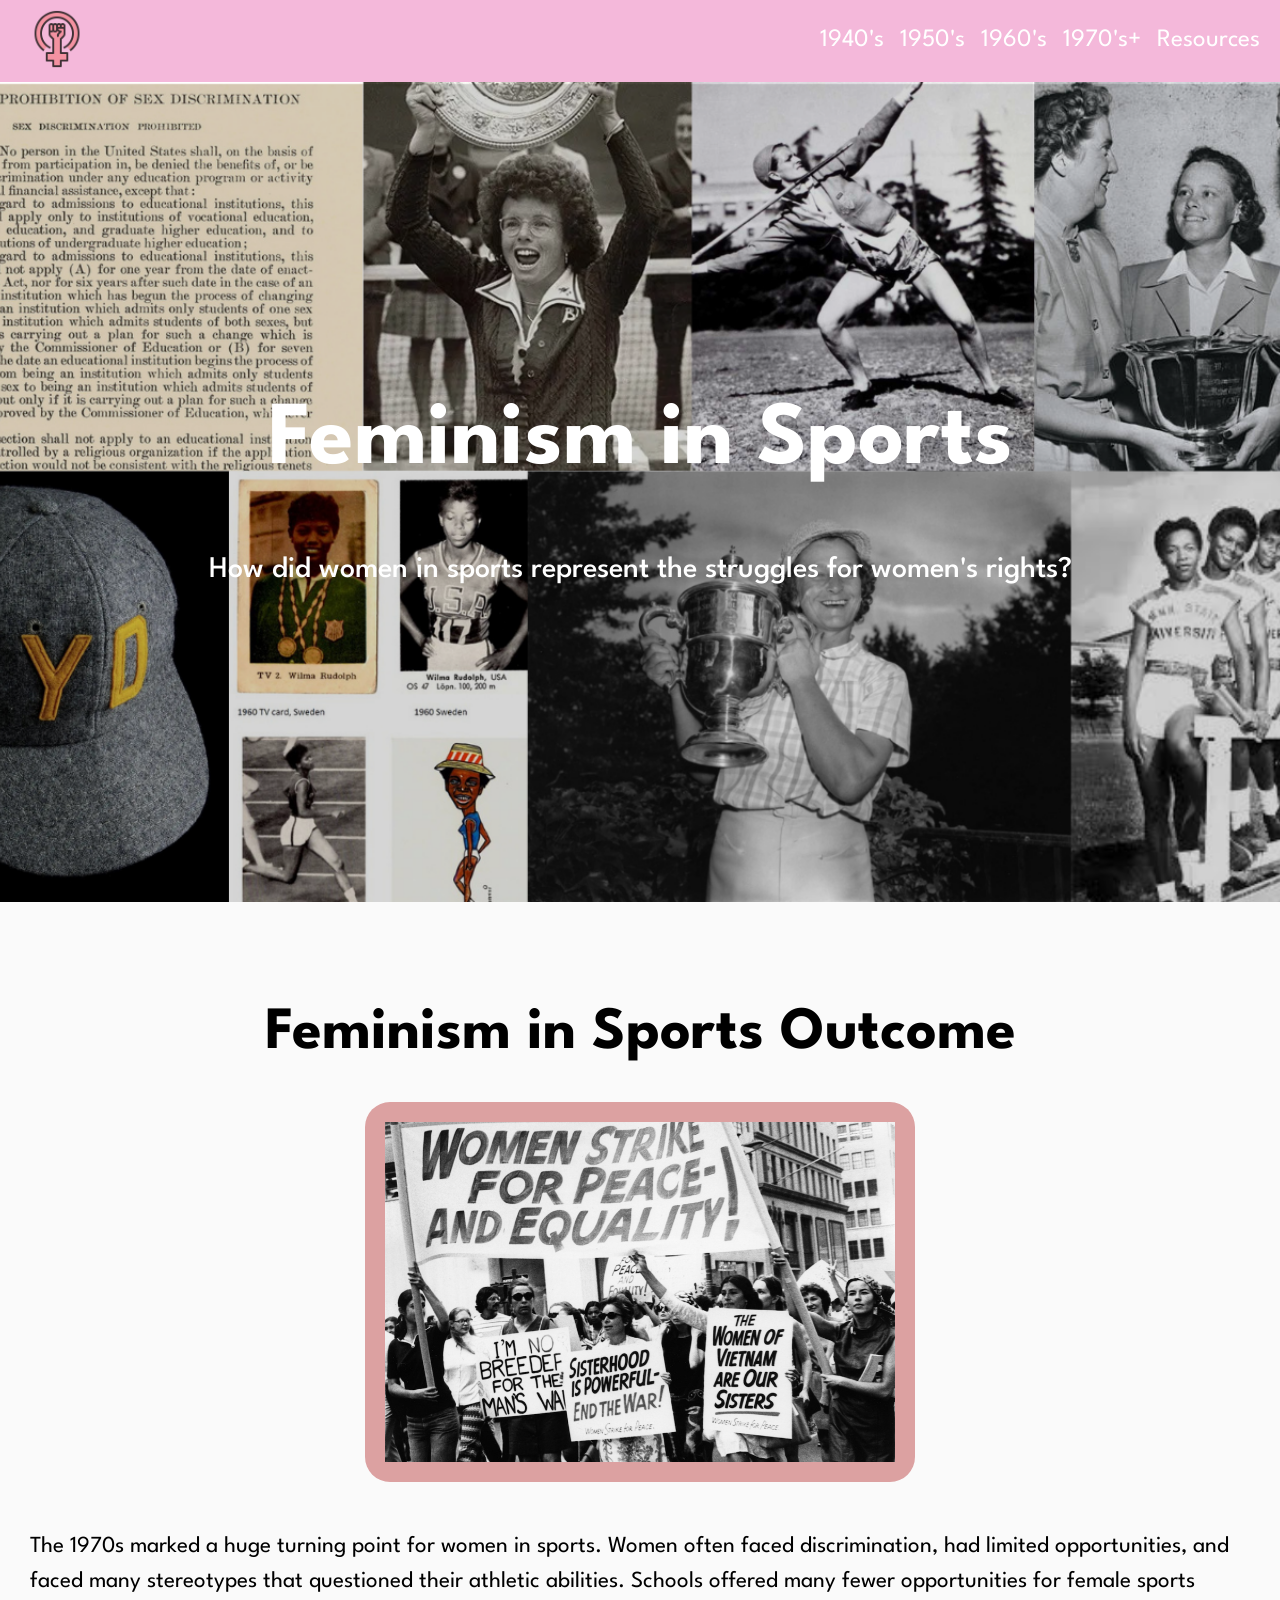
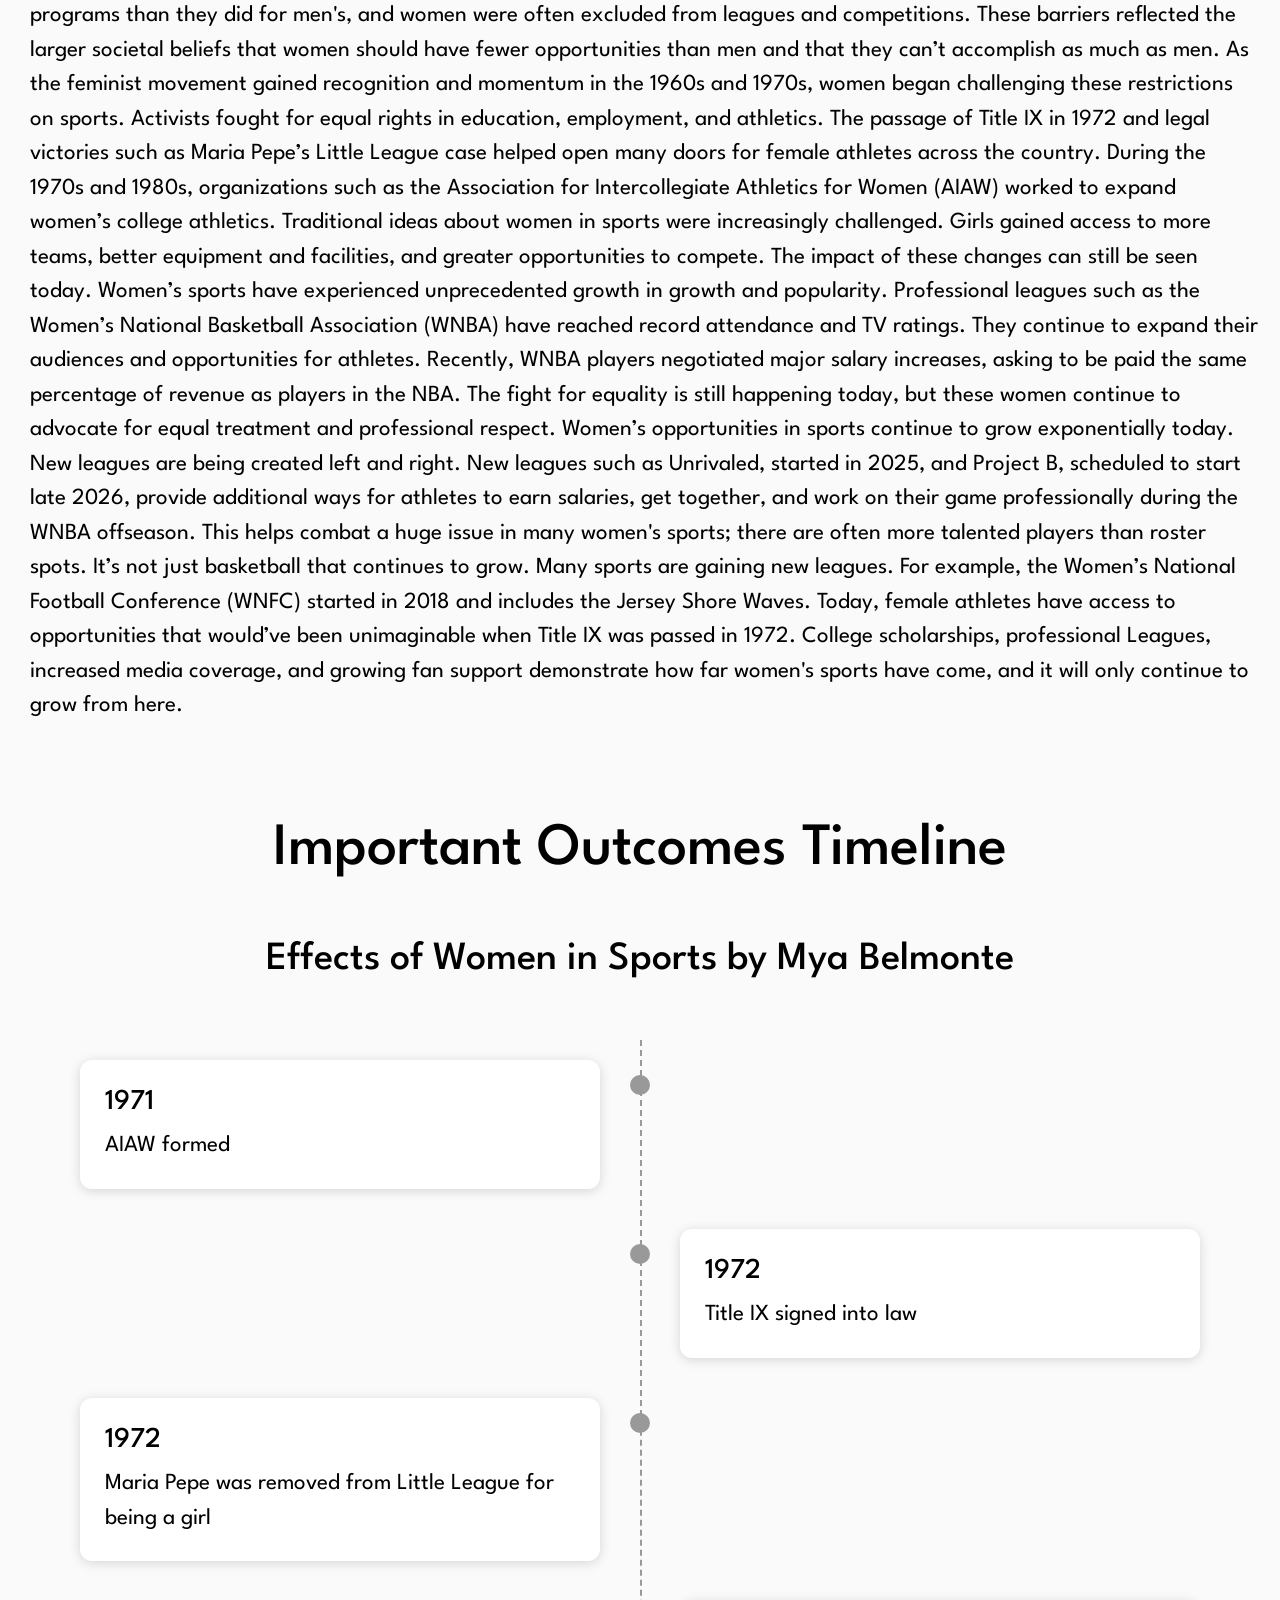
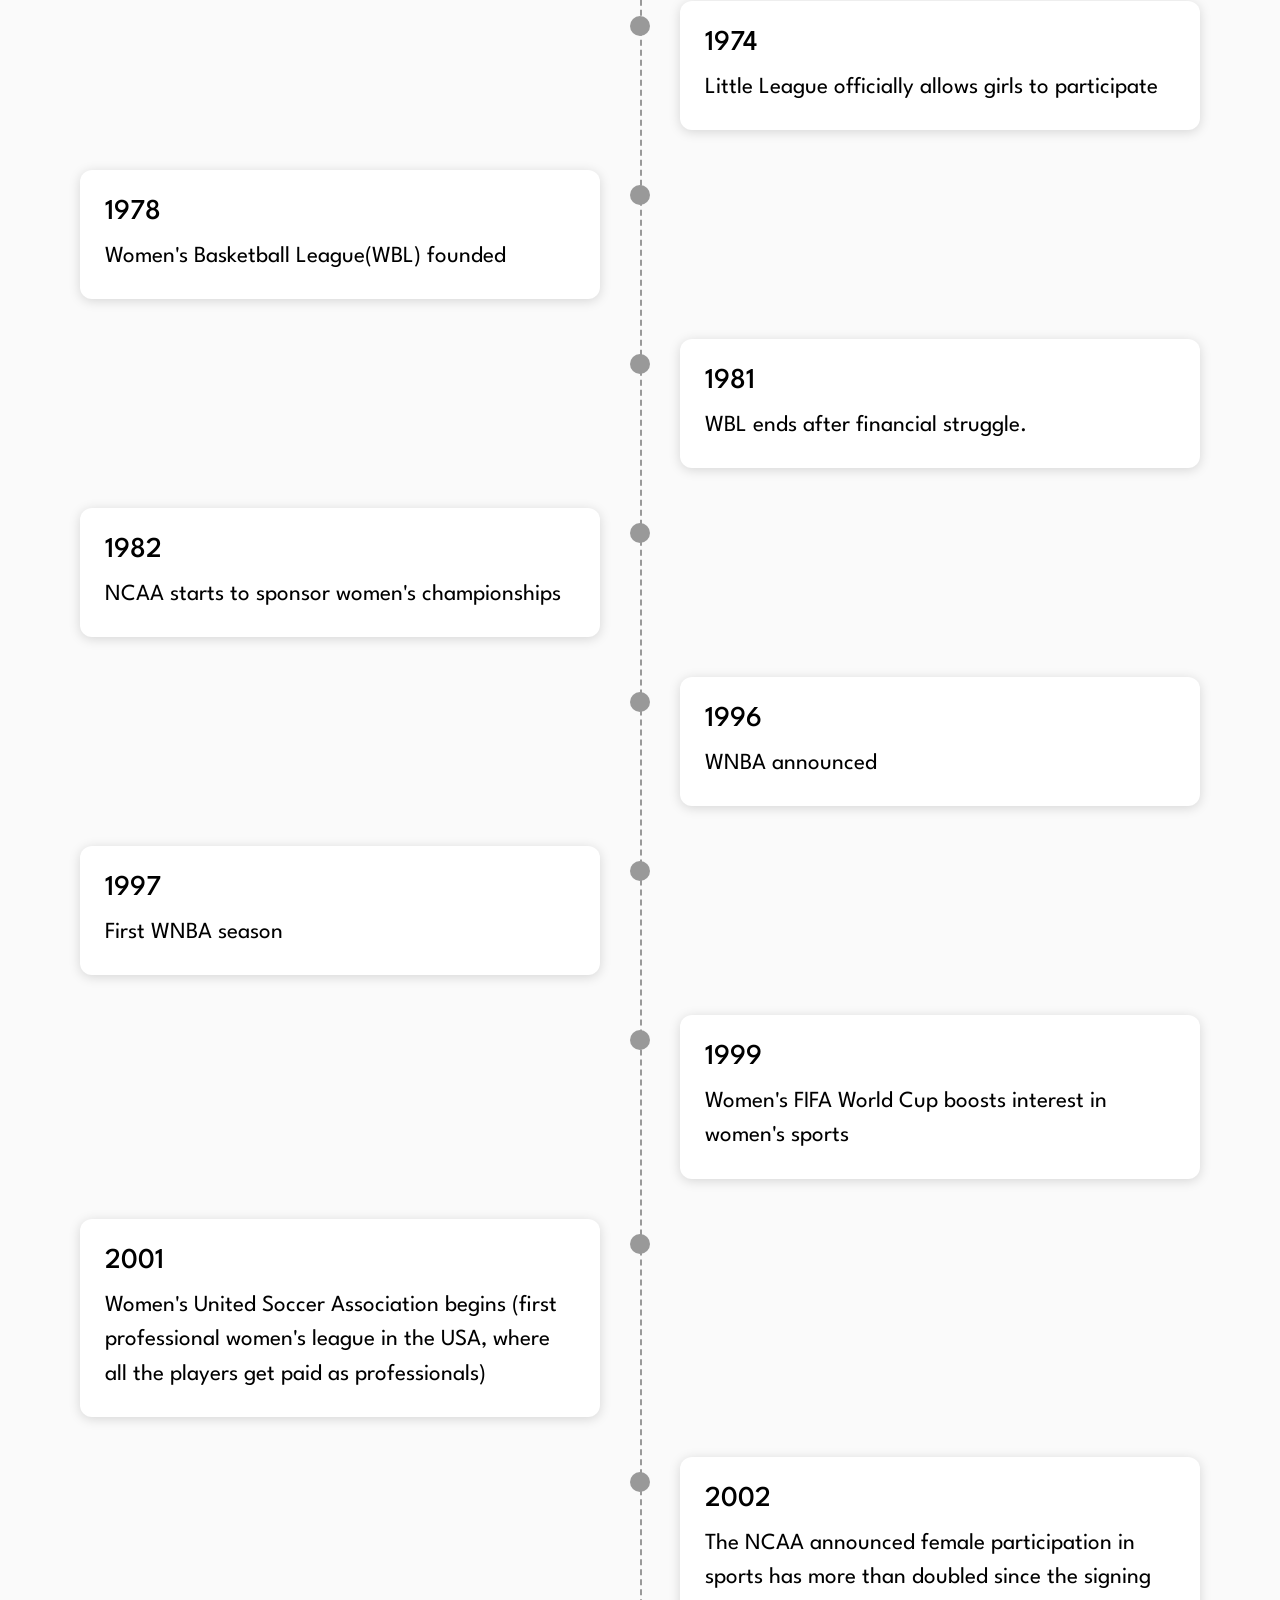
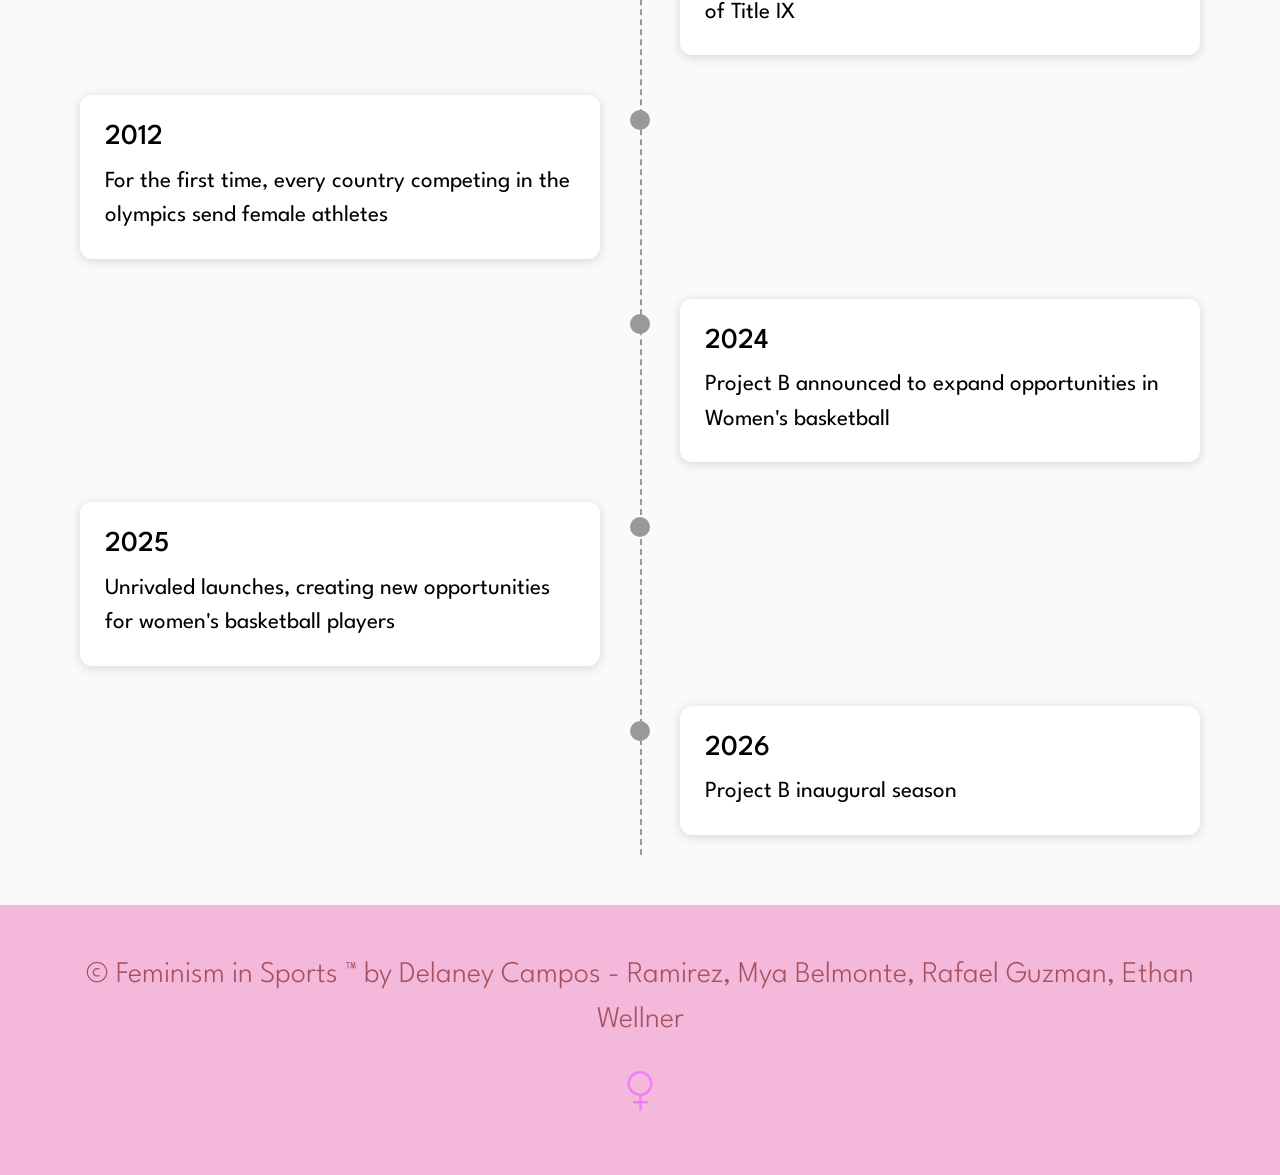
==== commit 922f7fda: "Rafs resources" ====
--- a/index.html
+++ b/index.html
@@ -46,7 +46,7 @@
                         <a href="1950's.html" class="nav-link hover-underline-animation nbMenuItem">1950's</a>
                     </li>
                     <li class="nav-list-item">
-                        <a href="1960's.html" class="nav-link hover-underline-animation nbMenuIteme">1960's</a>
+                        <a href="1960's.html" class="nav-link hover-underline-animation nbMenuItem">1960's</a>
                     </li>
                     <li class="nav-list-item">
                         <a href="1970's.html" class="nav-link hover-underline-animation nbMenuItem">1970's+</a>
--- a/styles.css
+++ b/styles.css
@@ -148,17 +148,6 @@
 }
 
 /*----------Home Page----------*/
-.image-background{
-    height: calc(100vh - 80px);
-    background-image: url("img/background.png");
-    background-size: cover;
-    background-position: center;
-    background-repeat: no-repeat;
-
-    display: flex;
-    justify-content: center; /* Centers horizontally */
-    align-items: center;     /* Centers vertically */
-}
 
 .image-text{
     color: white;
@@ -418,11 +407,21 @@
 
 /*Top of years page*/
 
+.image-background{
+    height: calc(100vh - 80px);
+    background-image: url("img/image-background.png");
+    background-size: cover;
+    background-position: center;
+    background-repeat: no-repeat;
+
+    display: flex;
+    justify-content: center; /* Centers horizontally */
+    align-items: center;     /* Centers vertically */
+}
+
 .image-background-1940{
     height: calc(100vh - 80px);
-    background-image: linear-gradient(rgba(0, 0, 0, 0.1),
-                    rgba(0, 0, 0, 0.5)),
-                    url("img/1940/basketball1940.png");
+    background-image: url("img/image-background-1940.png");
     background-size: cover;
     background-position: center 0%;
     background-repeat: no-repeat;
@@ -431,4 +430,70 @@
     display: flex;
     justify-content: center; /* Centers horizontally */
     align-items: center;     /* Centers vertically */
+}
+
+.image-background-1950{
+    height: calc(100vh - 80px);
+    background-image: url("img/image-background-1950.png");
+    background-size: cover;
+    background-position: center 0%;
+    background-repeat: no-repeat;
+    
+
+    display: flex;
+    justify-content: center; /* Centers horizontally */
+    align-items: center;     /* Centers vertically */
+}
+
+.image-background-1960{
+    height: calc(100vh - 80px);
+    background-image: url("img/image-background-1960.png");
+    background-size: cover;
+    background-position: center 0%;
+    background-repeat: no-repeat;
+    
+
+    display: flex;
+    justify-content: center; /* Centers horizontally */
+    align-items: center;     /* Centers vertically */
+}
+
+.image-background-1970{
+    height: calc(100vh - 80px);
+    background-image: url("img/image-background-1970.png");
+    background-size: cover;
+    background-position: center 0%;
+    background-repeat: no-repeat;
+    
+
+    display: flex;
+    justify-content: center; /* Centers horizontally */
+    align-items: center;     /* Centers vertically */
+}
+
+/*-----Resouces----*/
+.resource-card{
+    background: white;
+    border-radius: 15px;
+    box-shadow: 0 4px 12px rgba(0,0,0,.1);
+    margin-bottom: 40px;
+    overflow: hidden;
+}
+
+.artifact-section{
+    padding: 30px;
+}
+
+.artifact-section:first-child{
+    border-bottom: 2px solid #eee;
+}
+
+.artifact-section h3{
+    color: #c75b6c;
+    margin-bottom: 15px;
+}
+
+.artifact-section p{
+    margin: 0;
+    line-height: 1.7;
 }
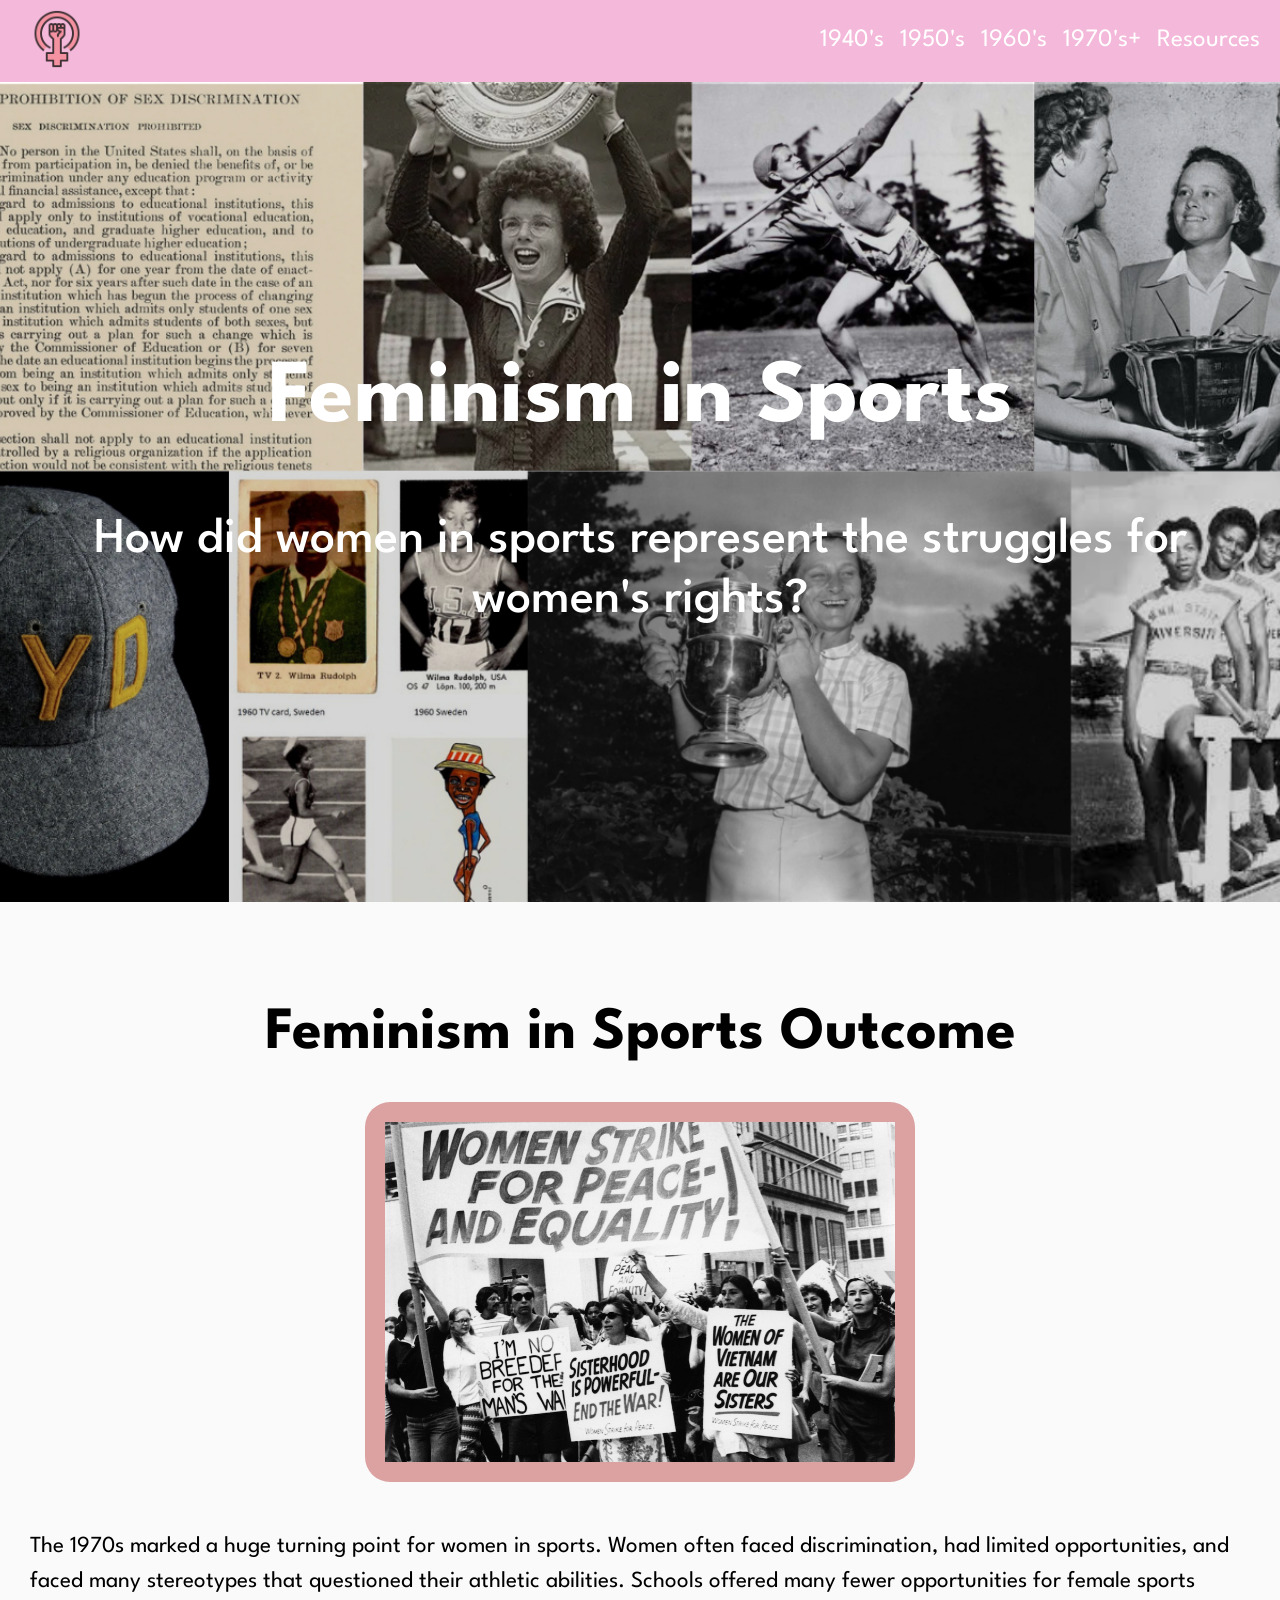
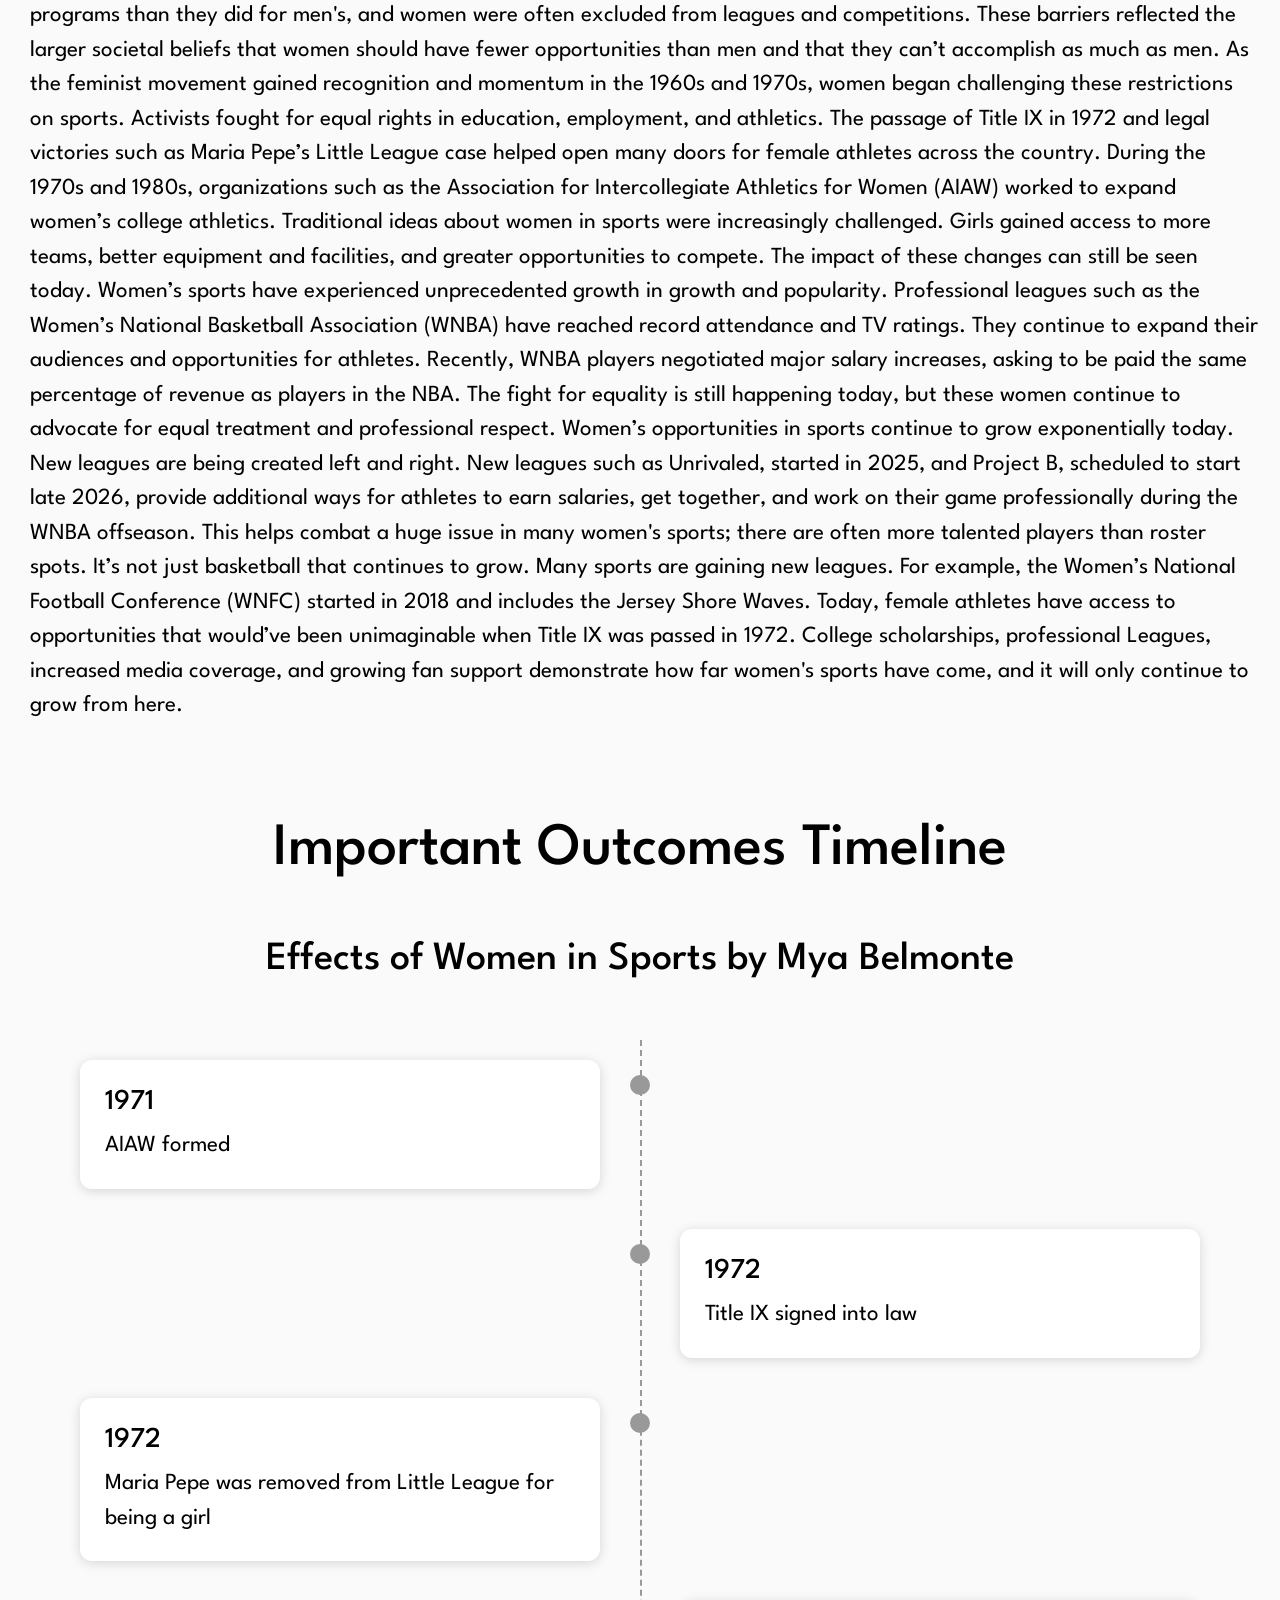
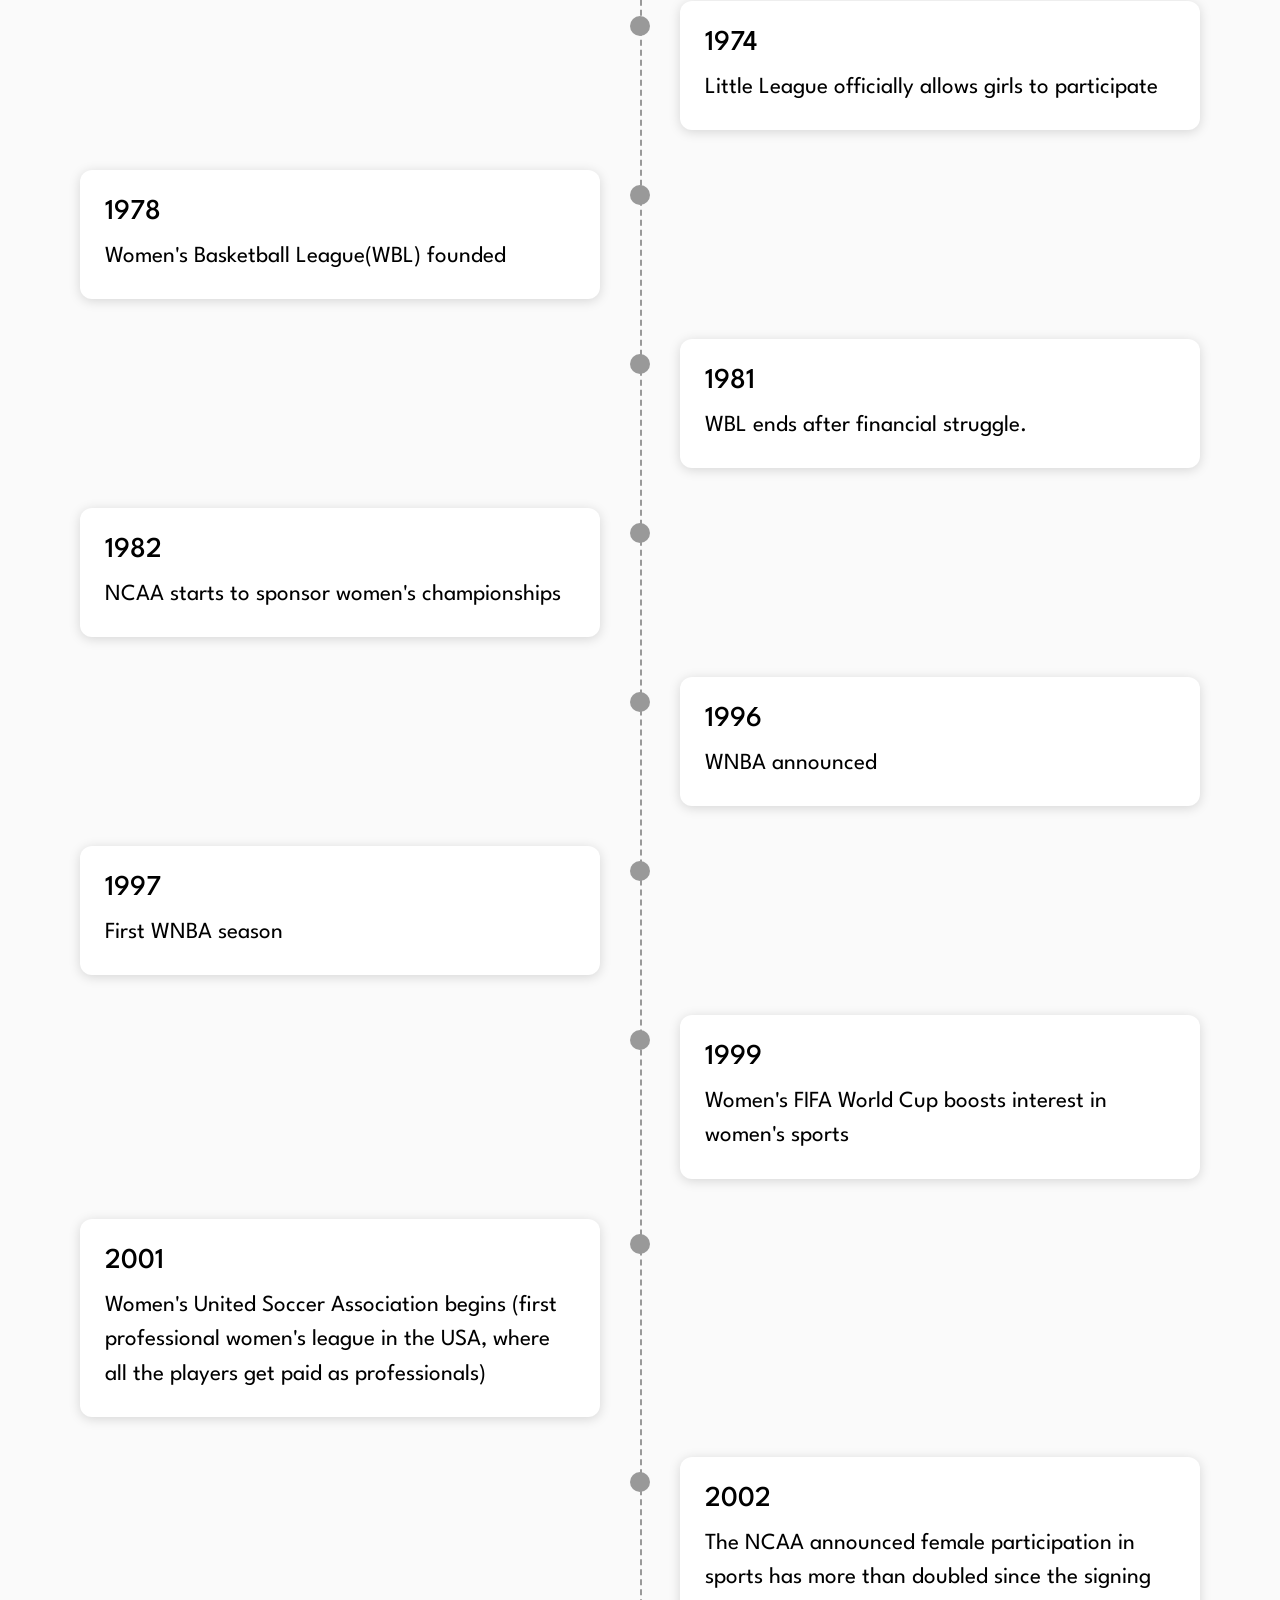
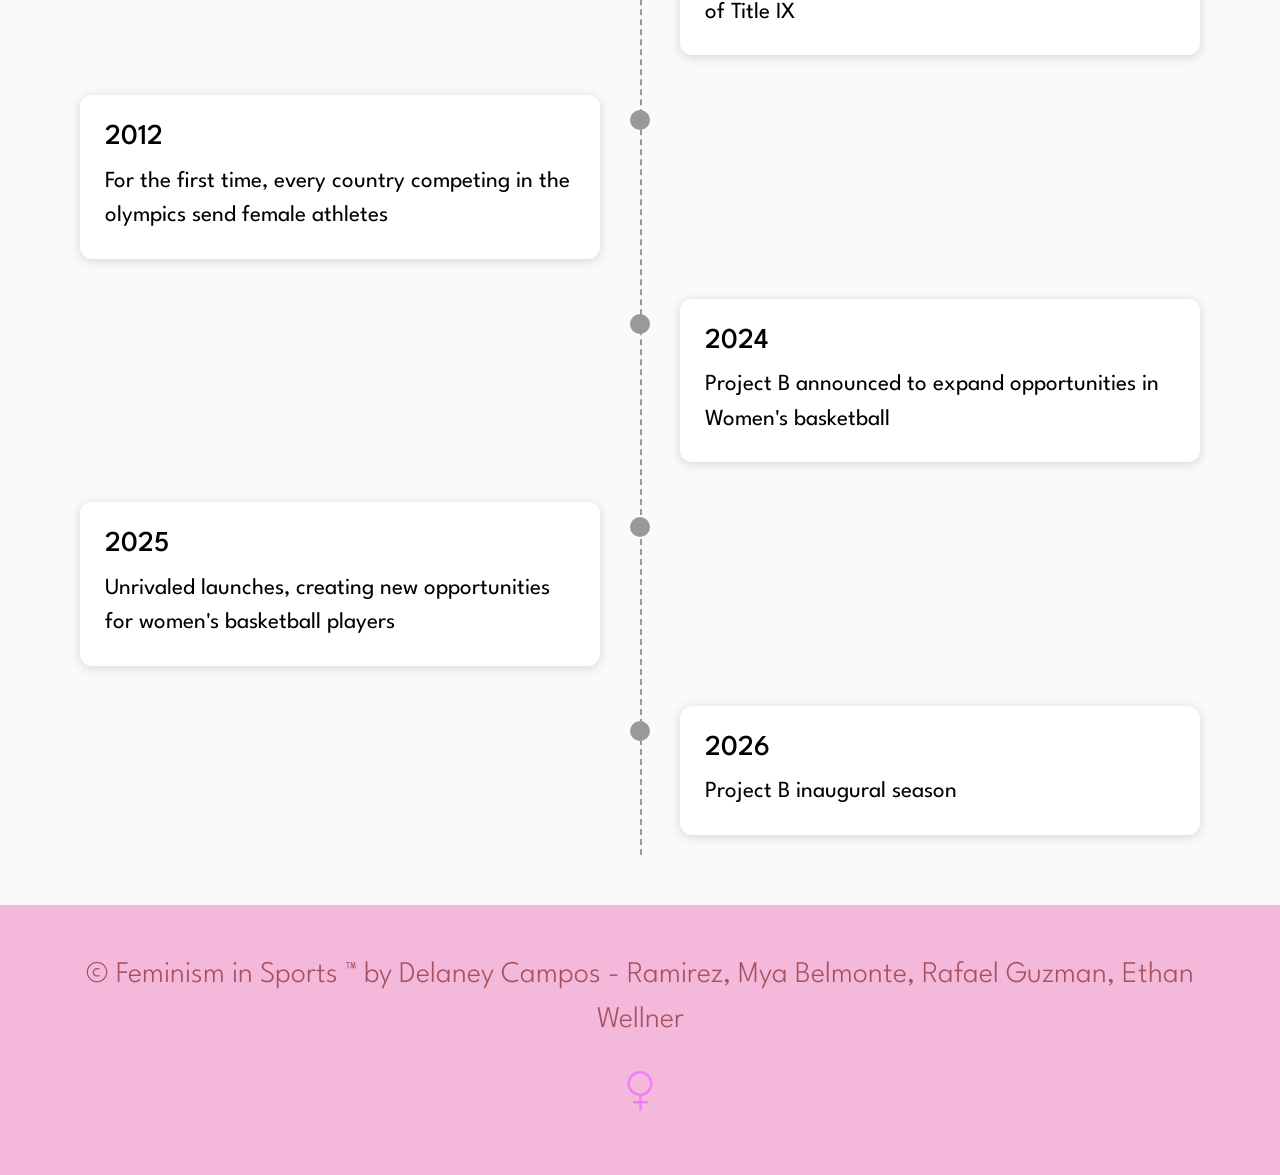
==== commit 7c3b3f5d: "Made font bigger" ====
--- a/index.html
+++ b/index.html
@@ -67,7 +67,7 @@
         <div class="image-text text-center" data-aos="fade-up" data-aos-duration="2000">
             <h1><b>Feminism in Sports</b></h1>
             <br><br>
-            <h3>How did women in sports represent the struggles for women's rights?</h3>
+            <h3 style="font-size: 50px;">How did women in sports represent the struggles for women's rights?</h3>
         </div>
     </section>
 
